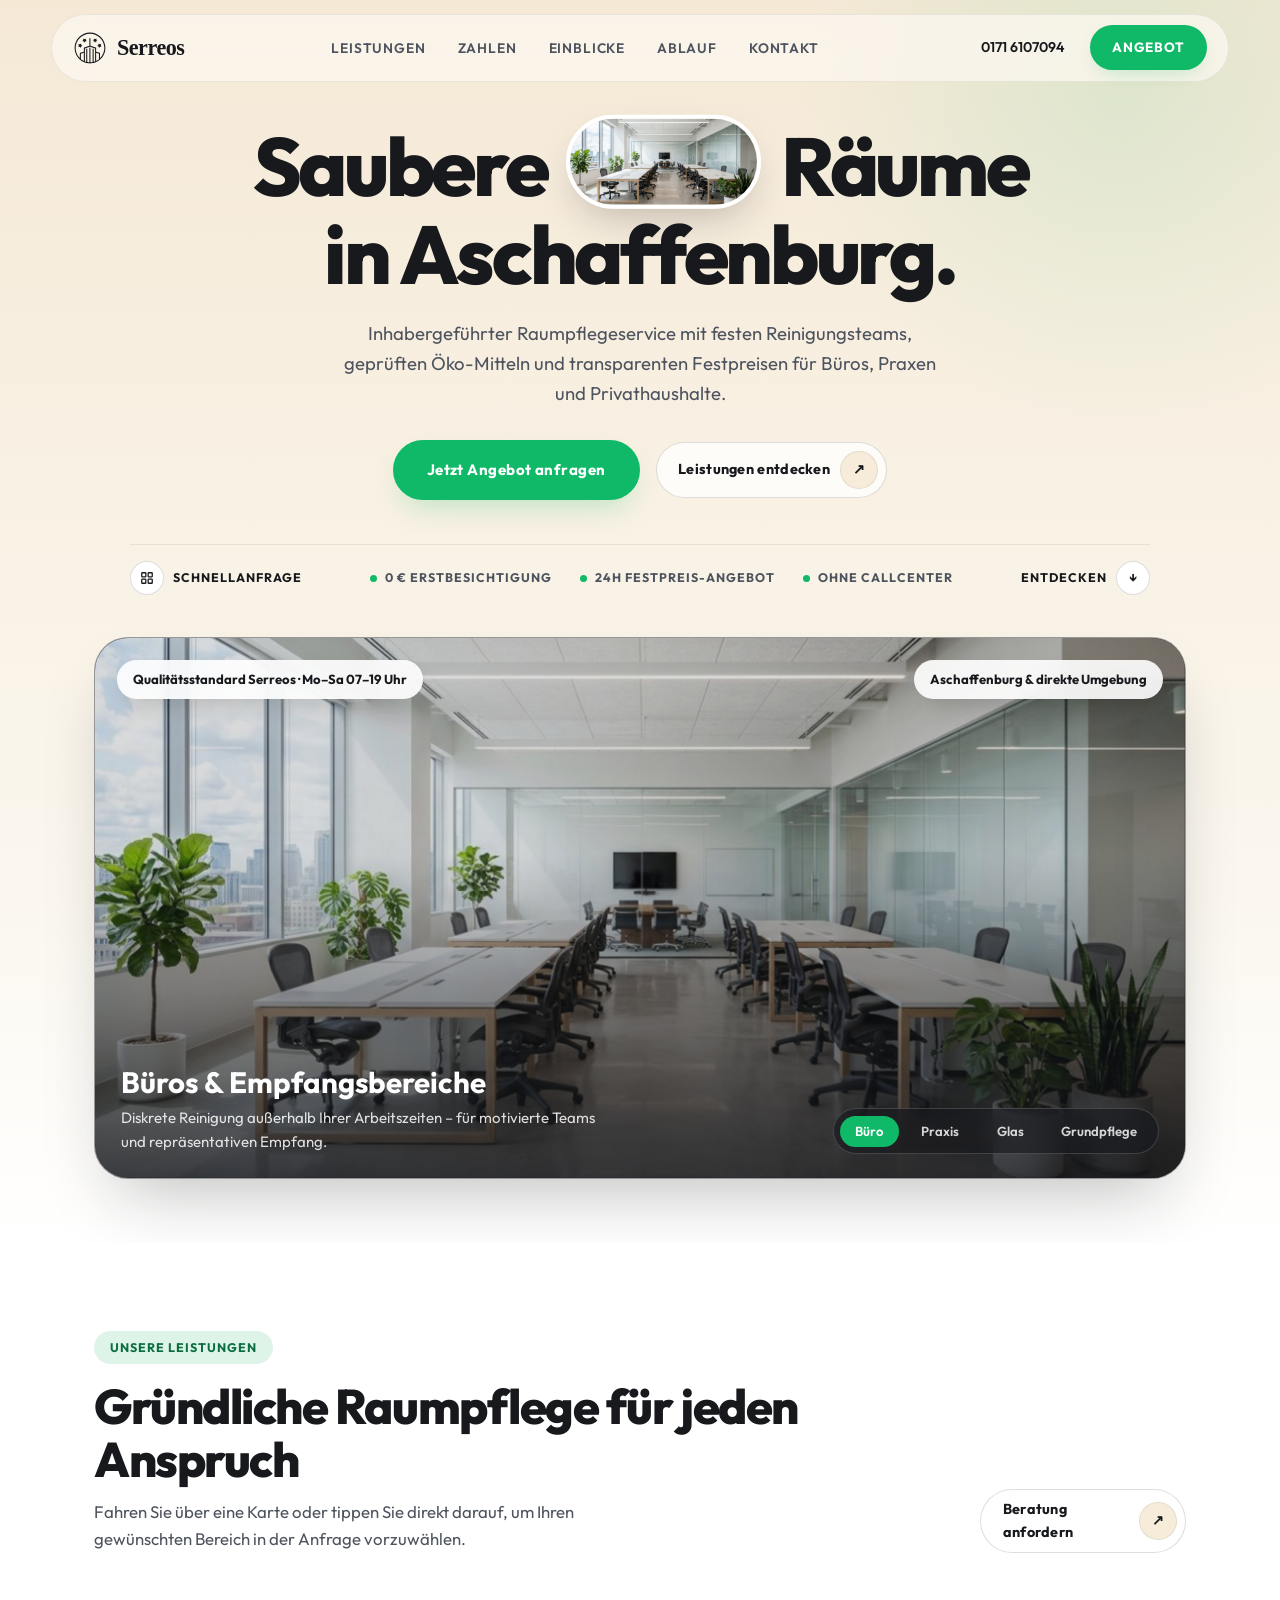
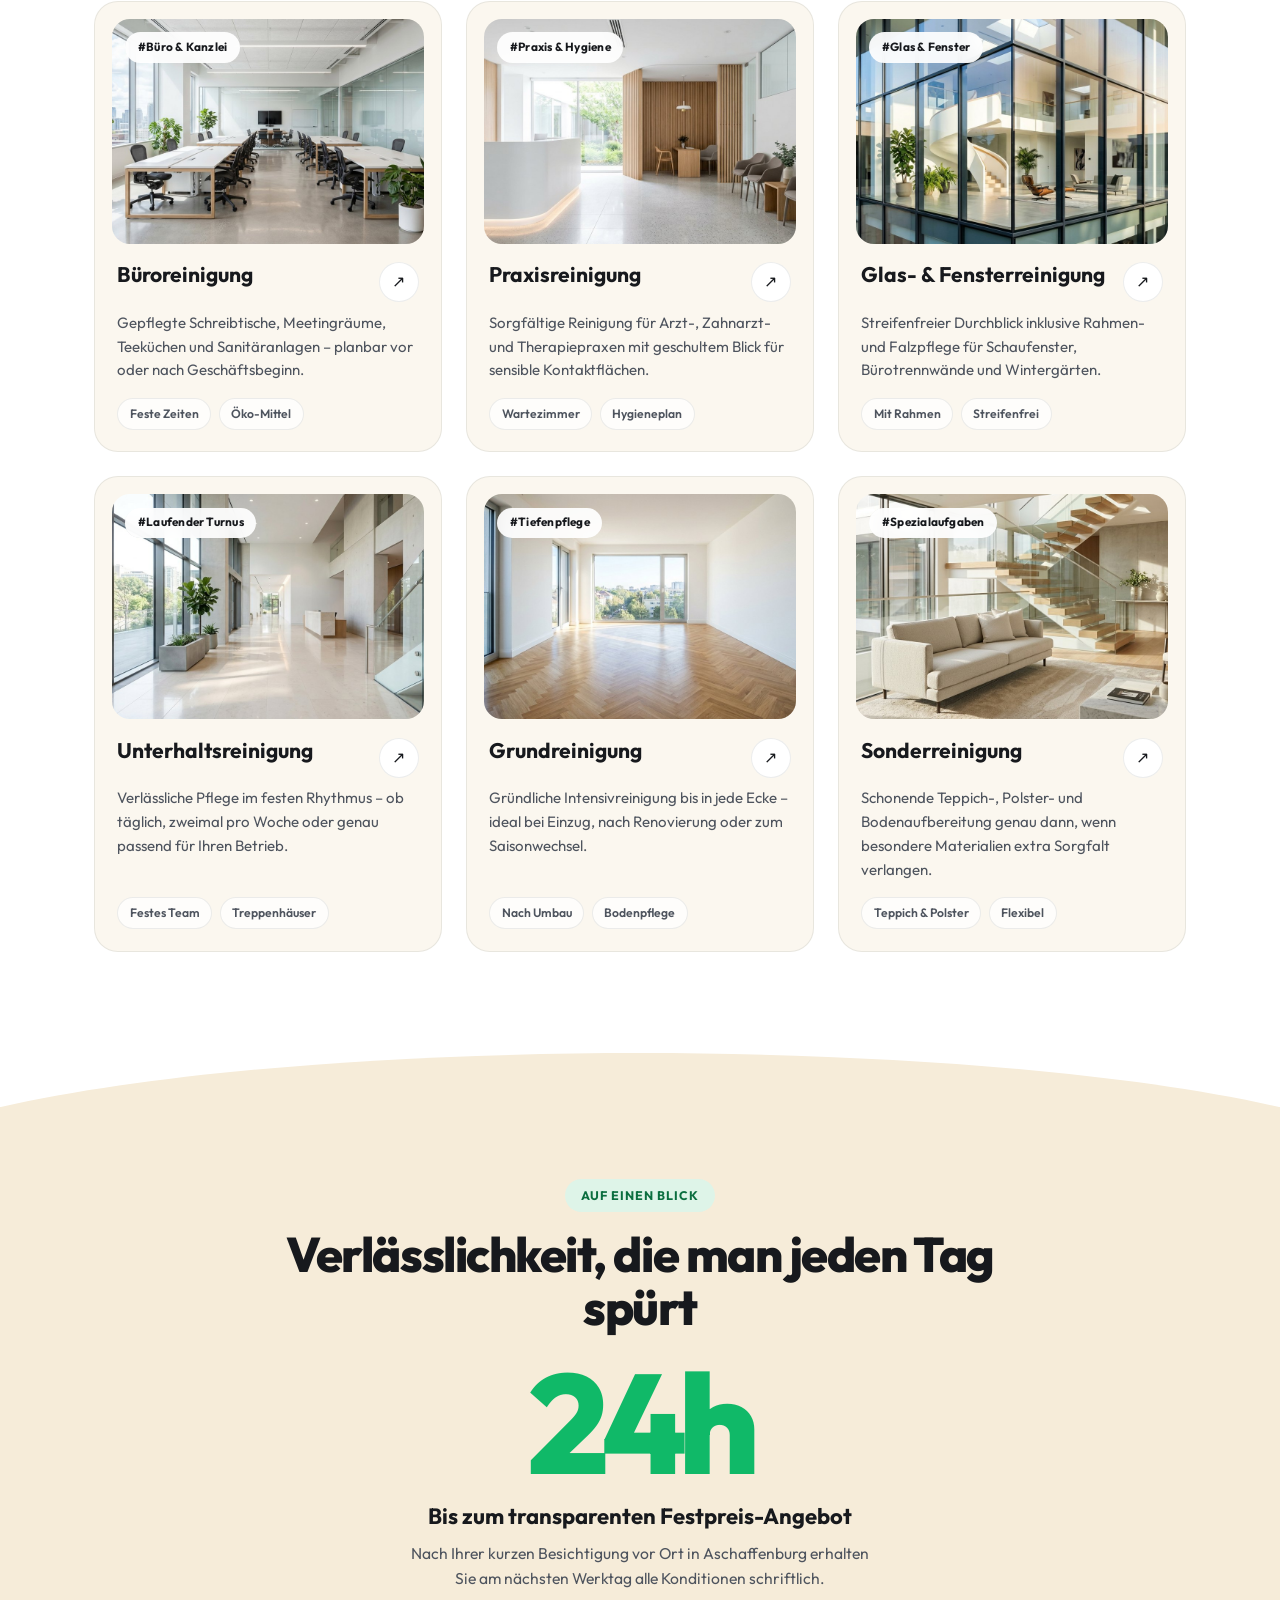
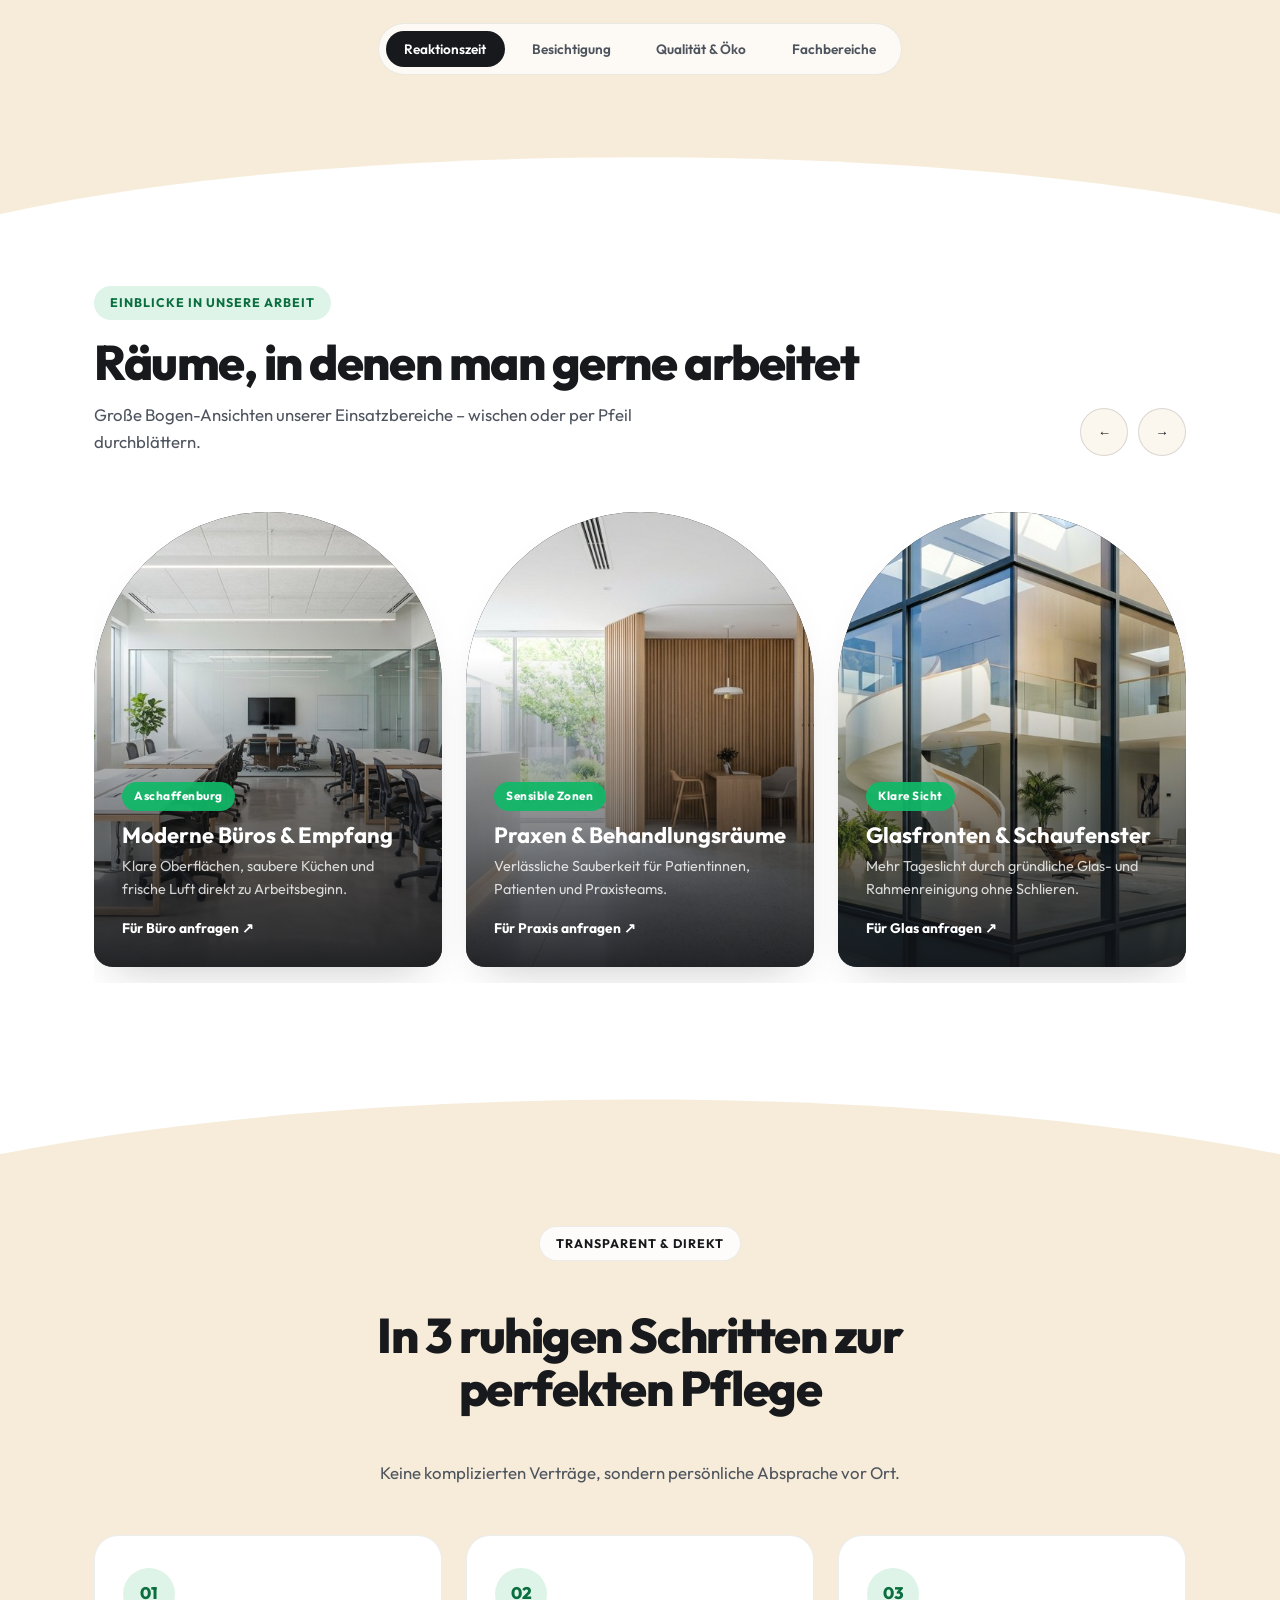
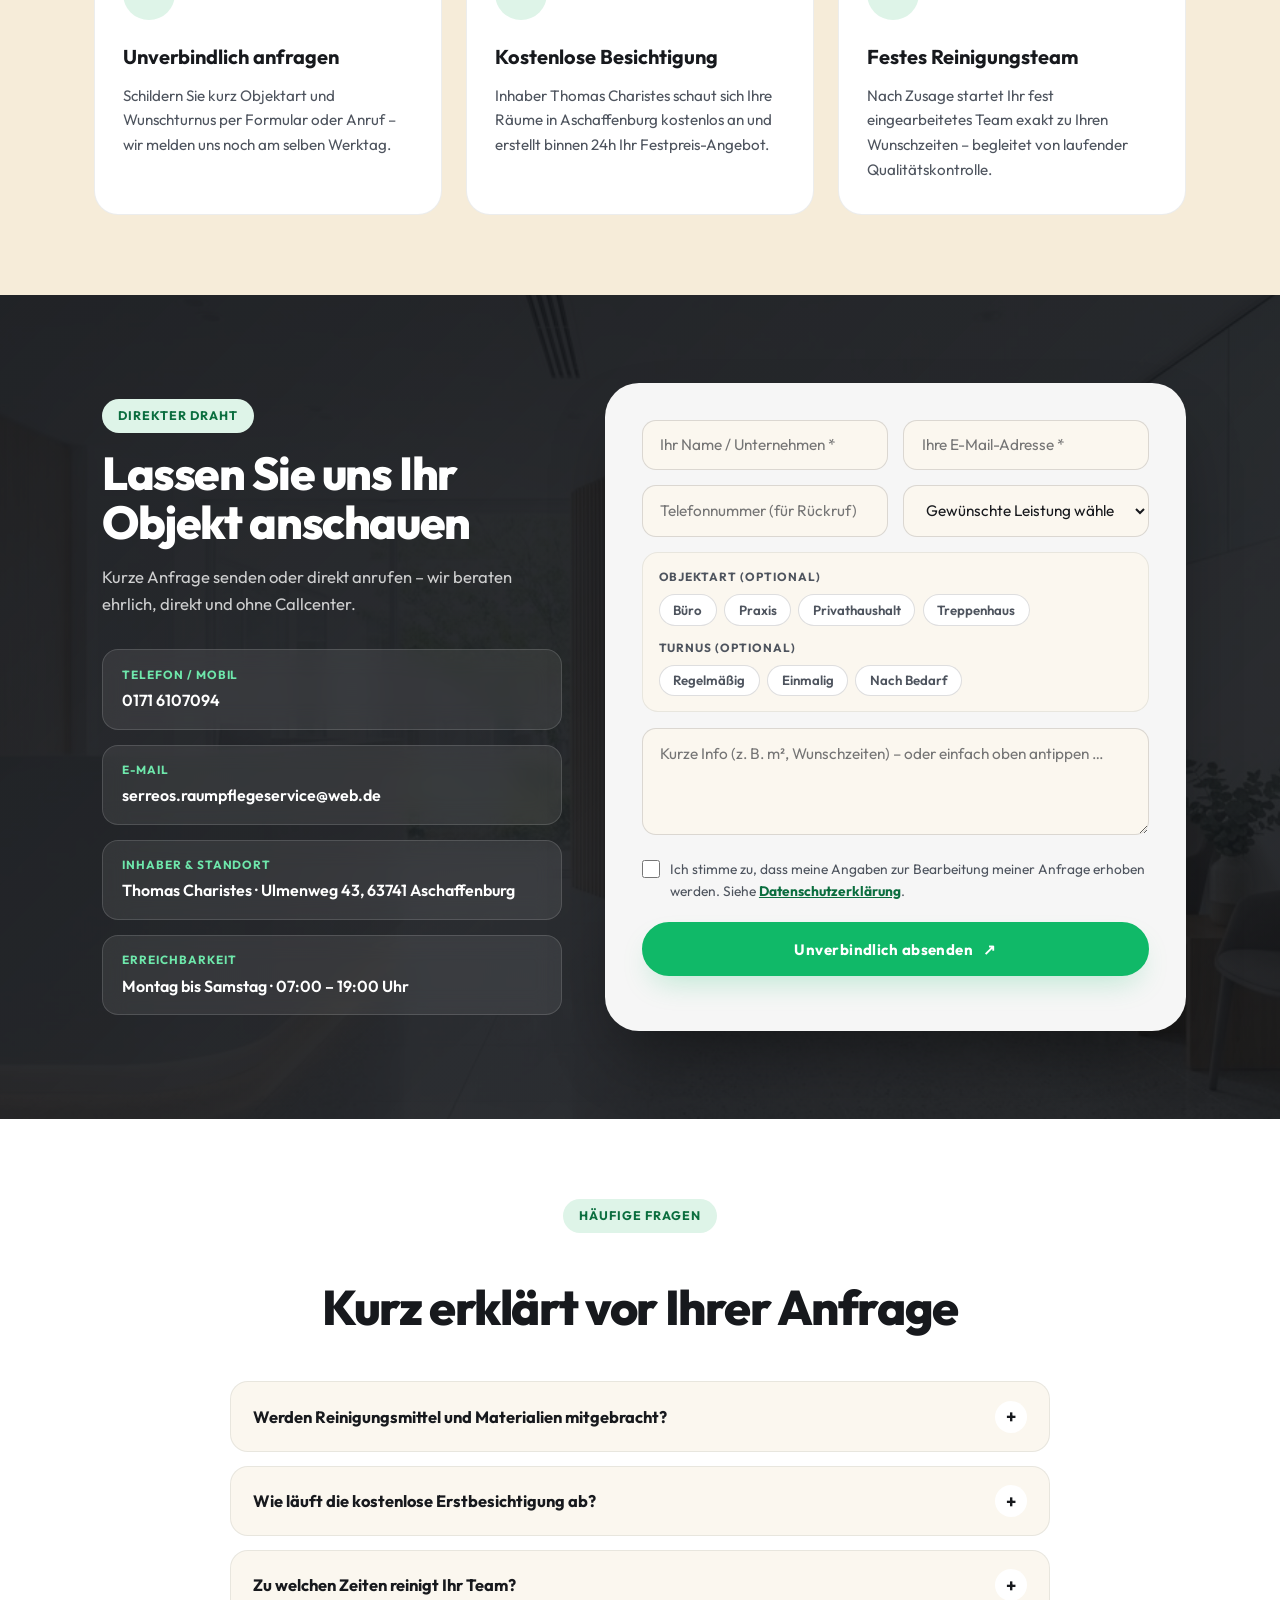
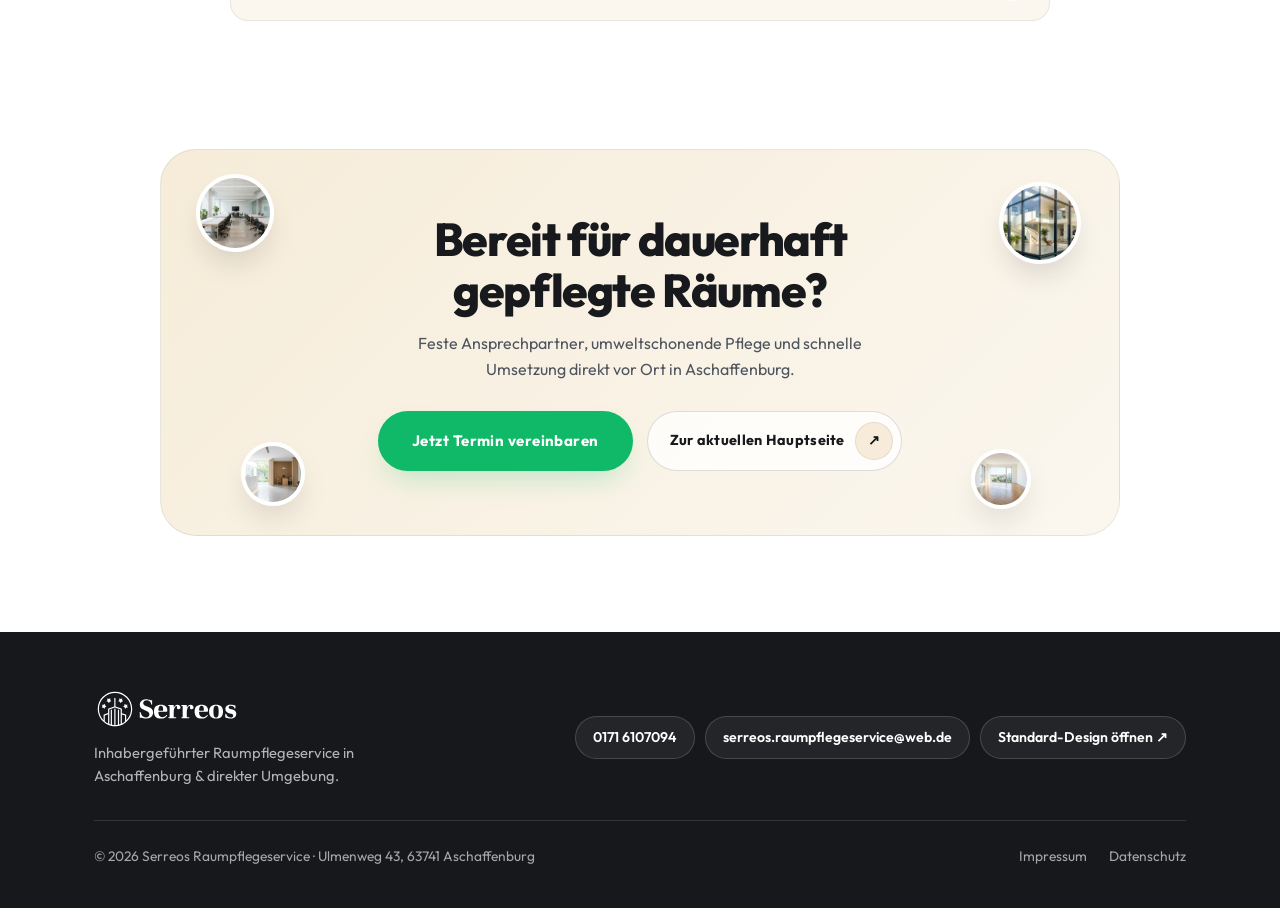
==== alternativ.html @ 358e99d4 "Alternativ-Konzept im HopeRise-Stil hinzugefuegt (Basis index.html unveraendert)" ====
<!DOCTYPE html>
<html lang="de">

<head>
  <meta charset="UTF-8" />
  <meta name="viewport" content="width=device-width, initial-scale=1.0" />
  <meta name="robots" content="noindex" />
  <title>Serreos Raumpflegeservice | Alternativ-Konzept (HopeRise-Stil)</title>
  <meta name="description" content="Serreos Raumpflegeservice in Aschaffenburg – Alternativ-Konzept mit großflächigen Einblicken, flüssigen Übergängen und interaktiver Anfrage." />

  <link rel="icon" type="image/png" href="assets/favicon.png" />
  <link rel="apple-touch-icon" href="assets/favicon.png" />
  <link rel="stylesheet" href="alternativ.css?v=20261113-2" />
</head>

<body>
  <svg aria-hidden="true" style="position:absolute;width:0;height:0;overflow:hidden">
    <defs>
      <symbol id="serreos-crest" viewBox="0 0 32 32">
        <g fill="currentColor">
          <path d="M30.5,16c0-7.995-6.505-14.5-14.5-14.5S1.5,8.005,1.5,16c0,4.26,1.858,8.277,5.094,11.02c1.191,1.022,2.516,1.831,3.935,2.403c1.226,0.505,2.496,0.833,3.766,0.973C14.827,30.465,15.4,30.5,16,30.5c0.488,0,0.989-0.027,1.531-0.083h0.001c0.403-0.042,0.803-0.107,1.199-0.184c0.605-0.116,1.202-0.265,1.785-0.458c0.064-0.021,0.127-0.049,0.191-0.071c0.255-0.089,0.51-0.179,0.76-0.282h0.002c0.481-0.195,0.944-0.424,1.397-0.668c0.518-0.278,1.021-0.579,1.499-0.918c0.299-0.212,0.591-0.437,0.873-0.672l0.001-0.001C28.583,24.402,30.5,20.333,30.5,16z M15.922,14.835l4.857,1.532v12.246c-0.045,0.017-0.09,0.033-0.136,0.05c-0.391,0.145-0.791,0.262-1.194,0.37V16.994c0-0.276-0.224-0.5-0.5-0.5s-0.5,0.224-0.5,0.5v12.253c-0.339,0.063-0.676,0.139-1.021,0.175c-0.358,0.037-0.679,0.039-1.009,0.049V16c0-0.276-0.224-0.5-0.5-0.5s-0.5,0.224-0.5,0.5v13.472c-0.334-0.015-0.671-0.027-0.98-0.066l-0.025-0.002c-0.328-0.036-0.653-0.111-0.979-0.173V16.994c0-0.276-0.224-0.5-0.5-0.5s-0.5,0.224-0.5,0.5v12.008c-0.362-0.1-0.722-0.206-1.078-0.338c-0.046-0.017-0.092-0.034-0.138-0.051v-12.25L15.922,14.835z M24.42,26.534c-0.121,0.098-0.245,0.191-0.369,0.285c-0.111,0.083-0.219,0.168-0.333,0.248c-0.163,0.114-0.332,0.22-0.5,0.327c-0.112,0.071-0.222,0.147-0.337,0.215c-0.187,0.11-0.379,0.211-0.57,0.313c-0.103,0.054-0.203,0.114-0.308,0.166c-0.073,0.036-0.149,0.066-0.223,0.101v-7.634l2.64,0.834V26.534z M10.22,28.186c-0.087-0.041-0.177-0.076-0.262-0.119c-0.101-0.051-0.198-0.11-0.298-0.163c-0.208-0.111-0.416-0.221-0.618-0.344c-0.115-0.069-0.225-0.147-0.338-0.221c-0.181-0.117-0.362-0.233-0.539-0.36c-0.121-0.087-0.237-0.182-0.355-0.273c-0.131-0.101-0.262-0.202-0.39-0.309v-5.015l2.8-0.906V28.186z M25.42,25.639V21.02c0-0.218-0.142-0.411-0.35-0.477l-3.291-1.04V16c0-0.218-0.142-0.411-0.35-0.477l-5.01-1.58V7c0-0.276-0.224-0.5-0.5-0.5s-0.5,0.224-0.5,0.5v6.947l-4.854,1.578C10.359,15.591,10.22,15.783,10.22,16v3.427l-3.454,1.118C6.56,20.611,6.42,20.803,6.42,21.02v4.46C3.923,22.974,2.5,19.583,2.5,16C2.5,8.556,8.556,2.5,16,2.5S29.5,8.556,29.5,16C29.5,19.661,28.018,23.108,25.42,25.639z" />
          <path d="M22.261,8.849c-0.197-0.192-0.32-0.571-0.273-0.842l0.088-0.515c0.046-0.271-0.115-0.388-0.358-0.26l-0.462,0.243c-0.243,0.128-0.642,0.128-0.885,0l-0.462-0.243c-0.243-0.128-0.404-0.011-0.358,0.26l0.088,0.515c0.046,0.271-0.077,0.65-0.273,0.842l-0.374,0.364c-0.197,0.192-0.135,0.381,0.137,0.421l0.517,0.075c0.272,0.04,0.594,0.273,0.716,0.52l0.231,0.468c0.122,0.247,0.321,0.247,0.442,0l0.231-0.468c0.122-0.247,0.444-0.48,0.716-0.52l0.517-0.075c0.272-0.04,0.333-0.229,0.137-0.421L22.261,8.849z" />
          <path d="M26.676,14.475l-0.292-0.432c-0.154-0.228-0.198-0.624-0.098-0.88l0.19-0.486c0.1-0.256-0.034-0.403-0.298-0.327l-0.501,0.145c-0.264,0.076-0.654-0.004-0.867-0.179l-0.403-0.331c-0.213-0.175-0.394-0.092-0.403,0.182l-0.018,0.522c-0.009,0.274-0.206,0.621-0.438,0.769l-0.44,0.281c-0.231,0.148-0.209,0.346,0.049,0.44l0.49,0.178c0.259,0.094,0.527,0.388,0.597,0.654l0.131,0.505c0.07,0.266,0.265,0.307,0.434,0.089l0.321-0.412c0.169-0.217,0.532-0.381,0.806-0.365l0.521,0.031C26.731,14.875,26.83,14.702,26.676,14.475z" />
          <path d="M12.297,8.849c-0.197-0.192-0.32-0.571-0.273-0.842l0.088-0.515c0.046-0.271-0.115-0.388-0.358-0.26l-0.462,0.243c-0.243,0.128-0.642,0.128-0.885,0L9.944,7.232C9.701,7.104,9.54,7.222,9.586,7.493l0.088,0.515c0.046,0.271-0.077,0.65-0.273,0.842L9.027,9.213C8.831,9.405,8.892,9.595,9.164,9.634l0.517,0.075c0.272,0.04,0.594,0.273,0.716,0.52l0.231,0.468c0.122,0.247,0.321,0.247,0.442,0l0.231-0.468c0.122-0.247,0.444-0.48,0.716-0.52l0.517-0.075c0.272-0.04,0.333-0.229,0.137-0.421L12.297,8.849z" />
          <path d="M8.555,13.739l-0.44-0.281c-0.231-0.148-0.428-0.495-0.438-0.769L7.66,12.167c-0.009-0.274-0.19-0.357-0.403-0.182l-0.403,0.331c-0.213,0.175-0.603,0.255-0.867,0.179L5.485,12.35c-0.264-0.076-0.398,0.071-0.298,0.327l0.19,0.486c0.1,0.256,0.056,0.652-0.098,0.88l-0.292,0.432c-0.154,0.228-0.056,0.401,0.219,0.385l0.521-0.031c0.274-0.016,0.637,0.148,0.806,0.365l0.321,0.412c0.169,0.217,0.364,0.177,0.434-0.089l0.131-0.505c0.07-0.266,0.338-0.561,0.597-0.654l0.49-0.178C8.765,14.085,8.787,13.888,8.555,13.739z" />
        </g>
      </symbol>
    </defs>
  </svg>
  <!-- Scroll-Fortschrittsleiste -->
  <div class="hr-scroll-progress" id="hrScrollProgress" aria-hidden="true"></div>

  <!-- Navigation -->
  <header class="hr-header">
    <nav class="hr-nav-shell" id="hrNavShell" aria-label="Hauptnavigation">
      <a href="#home" class="hr-brand">
        <svg class="hr-brand-crest" viewBox="0 0 32 32" width="34" height="34" aria-hidden="true">
          <use href="#serreos-crest"></use>
        </svg>
        <span class="hr-brand-text">Serreos</span>
      </a>

      <ul class="hr-nav-links" id="navLinks">
        <li><a href="#services">Leistungen</a></li>
        <li><a href="#impact">Zahlen</a></li>
        <li><a href="#gallery">Einblicke</a></li>
        <li><a href="#process">Ablauf</a></li>
        <li><a href="#contact">Kontakt</a></li>
      </ul>

      <div class="hr-nav-actions">
        <a href="tel:01716107094" class="hr-nav-phone">0171 6107094</a>
        <a href="#contact" class="hr-btn-emerald hr-nav-cta">Angebot</a>
        <a href="tel:01716107094" class="hr-mobile-call" aria-label="Jetzt anrufen">
          <svg width="17" height="17" viewBox="0 0 24 24" fill="none" stroke="currentColor" stroke-width="2.2" stroke-linecap="round" stroke-linejoin="round" aria-hidden="true">
            <path d="M22 16.92v3a2 2 0 0 1-2.18 2 19.79 19.79 0 0 1-8.63-3.07 19.5 19.5 0 0 1-6-6 19.79 19.79 0 0 1-3.07-8.67A2 2 0 0 1 4.11 2h3a2 2 0 0 1 2 1.72 12.84 12.84 0 0 0 .7 2.81 2 2 0 0 1-.45 2.11L8.09 9.91a16 16 0 0 0 6 6l1.27-1.27a2 2 0 0 1 2.11-.45 12.84 12.84 0 0 0 2.81.7A2 2 0 0 1 22 16.92z"></path>
          </svg>
        </a>
        <button type="button" class="hr-menu-toggle" id="menuToggle" aria-label="Menü öffnen" aria-expanded="false">
          <svg width="20" height="20" viewBox="0 0 24 24" fill="none" stroke="currentColor" stroke-width="2.2" stroke-linecap="round" aria-hidden="true">
            <line x1="4" y1="7" x2="20" y2="7"></line>
            <line x1="4" y1="12" x2="20" y2="12"></line>
            <line x1="4" y1="17" x2="20" y2="17"></line>
          </svg>
        </button>
      </div>
    </nav>
  </header>

  <main>
    <!-- 1. Hero Section (Warm Linen + Eingebettete Bild-Kapsel + Großes Panorama) -->
    <section id="home" class="hr-hero">
      <div class="hr-hero-ambient" aria-hidden="true"></div>

      <div class="hr-container">
        <div class="hr-hero-center">
          <h1 class="hr-hero-h1">
            <span class="hr-hero-line">
              <span>Saubere</span>
              <span class="hr-hero-capsule" id="hrHeroCapsule" title="Klicken für nächstes Objektfoto">
                <img src="assets/images/buero.jpg" alt="Modernes Büro" class="is-active" />
                <img src="assets/images/praxis.jpg" alt="Hygienische Arztpraxis" />
                <img src="assets/images/glas.jpg" alt="Glänzende Glasfront" />
              </span>
              <span>Räume</span>
            </span>
            <span class="hr-hero-line">in Aschaffenburg.</span>
          </h1>

          <p class="hr-hero-lead">
            Inhabergeführter Raumpflegeservice mit festen Reinigungsteams, geprüften Öko-Mitteln und transparenten Festpreisen für Büros, Praxen und Privathaushalte.
          </p>

          <div class="hr-hero-ctas">
            <a href="#contact" class="hr-btn-emerald">Jetzt Angebot anfragen</a>
            <a href="#services" class="hr-btn-outline-pill">
              <span>Leistungen entdecken</span>
              <span class="hr-btn-arrow-circle" aria-hidden="true">↗</span>
            </a>
          </div>

          <div class="hr-hero-rail">
            <a href="#contact" class="hr-rail-btn">
              <span class="hr-rail-icon" aria-hidden="true">
                <svg width="14" height="14" viewBox="0 0 24 24" fill="none" stroke="currentColor" stroke-width="2.2" stroke-linecap="round" stroke-linejoin="round">
                  <rect x="3" y="3" width="7" height="7" rx="1"></rect>
                  <rect x="14" y="3" width="7" height="7" rx="1"></rect>
                  <rect x="3" y="14" width="7" height="7" rx="1"></rect>
                  <rect x="14" y="14" width="7" height="7" rx="1"></rect>
                </svg>
              </span>
              <span>Schnellanfrage</span>
            </a>

            <div class="hr-rail-trust">
              <span><i class="hr-dot-emerald" aria-hidden="true"></i>0 € Erstbesichtigung</span>
              <span><i class="hr-dot-emerald" aria-hidden="true"></i>24h Festpreis-Angebot</span>
              <span><i class="hr-dot-emerald" aria-hidden="true"></i>Ohne Callcenter</span>
            </div>

            <a href="#services" class="hr-rail-btn">
              <span>Entdecken</span>
              <span class="hr-rail-icon" aria-hidden="true">↓</span>
            </a>
          </div>
        </div>

        <!-- Großes interaktives Panorama-Visual -->
        <div class="hr-panorama-wrap" id="hrPanorama">
          <div class="hr-panorama-stage">
            <div class="hr-panorama-slide is-active" data-title="Büros & Empfangsbereiche" data-sub="Diskrete Reinigung außerhalb Ihrer Arbeitszeiten – für motivierte Teams und repräsentativen Empfang.">
              <img src="assets/images/buero.jpg" alt="Lichtdurchflutetes Büro in Aschaffenburg" />
            </div>
            <div class="hr-panorama-slide" data-title="Arztpraxen & sensible Bereiche" data-sub="Verlässliche Hygiene nach klaren Plänen und geprüften, materialschonenden Öko-Reinigungsmitteln.">
              <img src="assets/images/praxis.jpg" alt="Heller Praxisempfang mit Holzlamellen" />
            </div>
            <div class="hr-panorama-slide" data-title="Glasfronten & Fensterflächen" data-sub="Streifenfreie Durchsicht für Schaufenster, Praxiseingänge und moderne Glasarchitektur.">
              <img src="assets/images/glas.jpg" alt="Streifenfreie Glasfassade im Sonnenlicht" />
            </div>
            <div class="hr-panorama-slide" data-title="Grundpflege & Werterhalt" data-sub="Intensive Tiefenreinigung und Pflege für Naturstein, Böden und stark frequentierte Flure.">
              <img src="assets/images/grund.jpg" alt="Gepflegter Eingangsbereich mit Naturstein" />
            </div>

            <div class="hr-panorama-scrim" aria-hidden="true"></div>

            <div class="hr-panorama-top-chips">
              <span class="hr-glass-pill">Qualitätsstandard Serreos · Mo–Sa 07–19 Uhr</span>
              <span class="hr-glass-pill">Aschaffenburg &amp; direkte Umgebung</span>
            </div>

            <div class="hr-panorama-bottom">
              <div class="hr-panorama-caption">
                <h2 id="hrPanoTitle">Büros &amp; Empfangsbereiche</h2>
                <p id="hrPanoSub">Diskrete Reinigung außerhalb Ihrer Arbeitszeiten – für motivierte Teams und repräsentativen Empfang.</p>
              </div>

              <div class="hr-panorama-tabs" role="tablist" aria-label="Einsatzbereiche umschalten">
                <button type="button" class="hr-pano-tab is-active" role="tab" aria-selected="true">Büro</button>
                <button type="button" class="hr-pano-tab" role="tab" aria-selected="false">Praxis</button>
                <button type="button" class="hr-pano-tab" role="tab" aria-selected="false">Glas</button>
                <button type="button" class="hr-pano-tab" role="tab" aria-selected="false">Grundpflege</button>
              </div>
            </div>
          </div>
        </div>
      </div>
    </section>

    <!-- 2. Leistungen („What We Do“ mit State-Flip Hover Cards) -->
    <section id="services" class="hr-services-sec">
      <div class="hr-container">
        <div class="hr-section-head hr-reveal">
          <div>
            <span class="hr-badge">Unsere Leistungen</span>
            <h2 class="hr-section-title">Gründliche Raumpflege für jeden Anspruch</h2>
            <p class="hr-section-sub">Fahren Sie über eine Karte oder tippen Sie direkt darauf, um Ihren gewünschten Bereich in der Anfrage vorzuwählen.</p>
          </div>
          <a href="#contact" class="hr-btn-outline-pill">
            <span>Beratung anfordern</span>
            <span class="hr-btn-arrow-circle" aria-hidden="true">↗</span>
          </a>
        </div>

        <div class="hr-services-grid">
          <article class="hr-service-card hr-reveal" data-service="Büroreinigung">
            <div class="hr-service-media">
              <img src="assets/images/buero.jpg" alt="Büroreinigung" loading="lazy" />
              <span class="hr-service-tag">#Büro &amp; Kanzlei</span>
            </div>
            <div class="hr-service-body">
              <div class="hr-service-top">
                <h3>Büroreinigung</h3>
                <span class="hr-flip-arrow" aria-hidden="true">↗</span>
              </div>
              <p>Gepflegte Schreibtische, Meetingräume, Teeküchen und Sanitäranlagen – planbar vor oder nach Geschäftsbeginn.</p>
              <div class="hr-service-chips">
                <span>Feste Zeiten</span>
                <span>Öko-Mittel</span>
              </div>
            </div>
          </article>

          <article class="hr-service-card hr-reveal" data-service="Praxisreinigung">
            <div class="hr-service-media">
              <img src="assets/images/praxis.jpg" alt="Praxisreinigung" loading="lazy" />
              <span class="hr-service-tag">#Praxis &amp; Hygiene</span>
            </div>
            <div class="hr-service-body">
              <div class="hr-service-top">
                <h3>Praxisreinigung</h3>
                <span class="hr-flip-arrow" aria-hidden="true">↗</span>
              </div>
              <p>Sorgfältige Reinigung für Arzt-, Zahnarzt- und Therapiepraxen mit geschultem Blick für sensible Kontaktflächen.</p>
              <div class="hr-service-chips">
                <span>Wartezimmer</span>
                <span>Hygieneplan</span>
              </div>
            </div>
          </article>

          <article class="hr-service-card hr-reveal" data-service="Glasreinigung">
            <div class="hr-service-media">
              <img src="assets/images/glas.jpg" alt="Glas- &amp; Fensterreinigung" loading="lazy" />
              <span class="hr-service-tag">#Glas &amp; Fenster</span>
            </div>
            <div class="hr-service-body">
              <div class="hr-service-top">
                <h3>Glas- &amp; Fensterreinigung</h3>
                <span class="hr-flip-arrow" aria-hidden="true">↗</span>
              </div>
              <p>Streifenfreier Durchblick inklusive Rahmen- und Falzpflege für Schaufenster, Bürotrennwände und Wintergärten.</p>
              <div class="hr-service-chips">
                <span>Mit Rahmen</span>
                <span>Streifenfrei</span>
              </div>
            </div>
          </article>

          <article class="hr-service-card hr-reveal" data-service="Unterhaltsreinigung">
            <div class="hr-service-media">
              <img src="assets/images/unterhalt.jpg" alt="Unterhaltsreinigung" loading="lazy" />
              <span class="hr-service-tag">#Laufender Turnus</span>
            </div>
            <div class="hr-service-body">
              <div class="hr-service-top">
                <h3>Unterhaltsreinigung</h3>
                <span class="hr-flip-arrow" aria-hidden="true">↗</span>
              </div>
              <p>Verlässliche Pflege im festen Rhythmus – ob täglich, zweimal pro Woche oder genau passend für Ihren Betrieb.</p>
              <div class="hr-service-chips">
                <span>Festes Team</span>
                <span>Treppenhäuser</span>
              </div>
            </div>
          </article>

          <article class="hr-service-card hr-reveal" data-service="Grundreinigung">
            <div class="hr-service-media">
              <img src="assets/images/grund.jpg" alt="Grundreinigung" loading="lazy" />
              <span class="hr-service-tag">#Tiefenpflege</span>
            </div>
            <div class="hr-service-body">
              <div class="hr-service-top">
                <h3>Grundreinigung</h3>
                <span class="hr-flip-arrow" aria-hidden="true">↗</span>
              </div>
              <p>Gründliche Intensivreinigung bis in jede Ecke – ideal bei Einzug, nach Renovierung oder zum Saisonwechsel.</p>
              <div class="hr-service-chips">
                <span>Nach Umbau</span>
                <span>Bodenpflege</span>
              </div>
            </div>
          </article>

          <article class="hr-service-card hr-reveal" data-service="Sonderreinigung">
            <div class="hr-service-media">
              <img src="assets/images/sonder.jpg" alt="Sonderreinigung" loading="lazy" />
              <span class="hr-service-tag">#Spezialaufgaben</span>
            </div>
            <div class="hr-service-body">
              <div class="hr-service-top">
                <h3>Sonderreinigung</h3>
                <span class="hr-flip-arrow" aria-hidden="true">↗</span>
              </div>
              <p>Schonende Teppich-, Polster- und Bodenaufbereitung genau dann, wenn besondere Materialien extra Sorgfalt verlangen.</p>
              <div class="hr-service-chips">
                <span>Teppich &amp; Polster</span>
                <span>Flexibel</span>
              </div>
            </div>
          </article>
        </div>
      </div>
    </section>

    <!-- Weicher Bogen Weiß -> Sand -->
    <div class="hr-curve-divider" style="--curve-bg: var(--hr-white);" aria-hidden="true">
      <svg viewBox="0 0 1440 90" preserveAspectRatio="none">
        <path d="M0,90 C360,12 1080,12 1440,90 L1440,90 L0,90 Z" fill="#f6ecd9"></path>
      </svg>
    </div>

    <!-- 3. „Auf einen Blick“ – Interaktiver Smaragd-Zahlen-Counter (HopeRise Impact-Sektion) -->
    <section id="impact" class="hr-impact-sec">
      <div class="hr-container">
        <div class="hr-impact-card hr-reveal">
          <span class="hr-badge">Auf einen Blick</span>
          <h2 class="hr-section-title">Verlässlichkeit, die man jeden Tag spürt</h2>

          <div class="hr-impact-value" id="hrImpactValue" aria-live="polite">24h</div>
          <div class="hr-impact-label" id="hrImpactLabel">Bis zum transparenten Festpreis-Angebot</div>
          <p class="hr-impact-sub" id="hrImpactSub">Nach Ihrer kurzen Besichtigung vor Ort in Aschaffenburg erhalten Sie am nächsten Werktag alle Konditionen schriftlich.</p>

          <div class="hr-impact-tabs" role="tablist" aria-label="Kennzahlen auswählen">
            <button type="button" class="hr-impact-tab is-active" role="tab" aria-selected="true">Reaktionszeit</button>
            <button type="button" class="hr-impact-tab" role="tab" aria-selected="false">Besichtigung</button>
            <button type="button" class="hr-impact-tab" role="tab" aria-selected="false">Qualität &amp; Öko</button>
            <button type="button" class="hr-impact-tab" role="tab" aria-selected="false">Fachbereiche</button>
          </div>
        </div>
      </div>
    </section>

    <!-- Konkaver Bogen Sand -> Weiß -->
    <div class="hr-curve-divider" style="--curve-bg: var(--hr-linen);" aria-hidden="true">
      <svg viewBox="0 0 1440 90" preserveAspectRatio="none">
        <path d="M0,90 C380,8 1060,8 1440,90 L1440,90 L0,90 Z" fill="#ffffff"></path>
      </svg>
    </div>

    <!-- 4. „Einblicke“ – HopeRise Bogenfenster-Karten Karussell (große vertikale Arch-Cards) -->
    <section id="gallery" class="hr-gallery-sec">
      <div class="hr-container">
        <div class="hr-section-head hr-reveal">
          <div>
            <span class="hr-badge">Einblicke in unsere Arbeit</span>
            <h2 class="hr-section-title">Räume, in denen man gerne arbeitet</h2>
            <p class="hr-section-sub">Große Bogen-Ansichten unserer Einsatzbereiche – wischen oder per Pfeil durchblättern.</p>
          </div>
          <div class="hr-carousel-controls">
            <button type="button" class="hr-circle-nav" id="hrArchPrev" aria-label="Vorherige Einblicke">←</button>
            <button type="button" class="hr-circle-nav" id="hrArchNext" aria-label="Nächste Einblicke">→</button>
          </div>
        </div>

        <div class="hr-arch-track" id="hrArchTrack">
          <article class="hr-arch-card" data-service="Büroreinigung">
            <img src="assets/images/buero.jpg" alt="Büro- &amp; Empfangsreinigung" loading="lazy" />
            <div class="hr-arch-overlay">
              <span class="hr-arch-tag">Aschaffenburg</span>
              <h3>Moderne Büros &amp; Empfang</h3>
              <p>Klare Oberflächen, saubere Küchen und frische Luft direkt zu Arbeitsbeginn.</p>
              <span class="hr-arch-cta">Für Büro anfragen ↗</span>
            </div>
          </article>

          <article class="hr-arch-card" data-service="Praxisreinigung">
            <img src="assets/images/praxis.jpg" alt="Praxishygiene" loading="lazy" />
            <div class="hr-arch-overlay">
              <span class="hr-arch-tag">Sensible Zonen</span>
              <h3>Praxen &amp; Behandlungsräume</h3>
              <p>Verlässliche Sauberkeit für Patientinnen, Patienten und Praxisteams.</p>
              <span class="hr-arch-cta">Für Praxis anfragen ↗</span>
            </div>
          </article>

          <article class="hr-arch-card" data-service="Glasreinigung">
            <img src="assets/images/glas.jpg" alt="Glasflächen" loading="lazy" />
            <div class="hr-arch-overlay">
              <span class="hr-arch-tag">Klare Sicht</span>
              <h3>Glasfronten &amp; Schaufenster</h3>
              <p>Mehr Tageslicht durch gründliche Glas- und Rahmenreinigung ohne Schlieren.</p>
              <span class="hr-arch-cta">Für Glas anfragen ↗</span>
            </div>
          </article>

          <article class="hr-arch-card" data-service="Unterhaltsreinigung">
            <img src="assets/images/unterhalt.jpg" alt="Unterhaltsreinigung" loading="lazy" />
            <div class="hr-arch-overlay">
              <span class="hr-arch-tag">Fester Turnus</span>
              <h3>Laufender Werterhalt</h3>
              <p>Gleichbleibende Mitarbeiter kennen Ihr Objekt bis ins letzte Detail.</p>
              <span class="hr-arch-cta">Turnus besprechen ↗</span>
            </div>
          </article>

          <article class="hr-arch-card" data-service="Grundreinigung">
            <img src="assets/images/grund.jpg" alt="Grundreinigung" loading="lazy" />
            <div class="hr-arch-overlay">
              <span class="hr-arch-tag">Tiefenpflege</span>
              <h3>Naturstein &amp; Böden</h3>
              <p>Schonende Intensivpflege stellt Glanz und Hygiene dauerhaft wieder her.</p>
              <span class="hr-arch-cta">Grundpflege anfragen ↗</span>
            </div>
          </article>

          <article class="hr-arch-card" data-service="Sonderreinigung">
            <img src="assets/images/sonder.jpg" alt="Sonderreinigung" loading="lazy" />
            <div class="hr-arch-overlay">
              <span class="hr-arch-tag">Bedarfsorientiert</span>
              <h3>Flexible Sonderaufträge</h3>
              <p>Von Teppichpflege bis Endreinigung – sauber gelöst aus einer Hand.</p>
              <span class="hr-arch-cta">Objekt anfragen ↗</span>
            </div>
          </article>
        </div>
      </div>
    </section>

    <!-- Bogen Weiß -> Sand -->
    <div class="hr-curve-divider" style="--curve-bg: var(--hr-white);" aria-hidden="true">
      <svg viewBox="0 0 1440 80" preserveAspectRatio="none">
        <path d="M0,80 C420,10 1020,10 1440,80 L1440,80 L0,80 Z" fill="#f6ecd9"></path>
      </svg>
    </div>

    <!-- 5. Ablauf („So einfach geht's“) -->
    <section id="process" class="hr-process-sec">
      <div class="hr-container">
        <div class="hr-section-head hr-section-head-center hr-reveal">
          <span class="hr-badge hr-badge-white">Transparent &amp; Direkt</span>
          <h2 class="hr-section-title">In 3 ruhigen Schritten zur perfekten Pflege</h2>
          <p class="hr-section-sub">Keine komplizierten Verträge, sondern persönliche Absprache vor Ort.</p>
        </div>

        <div class="hr-steps-wrap">
          <div class="hr-step-card hr-reveal">
            <div class="hr-step-num">01</div>
            <h3>Unverbindlich anfragen</h3>
            <p>Schildern Sie kurz Objektart und Wunschturnus per Formular oder Anruf – wir melden uns noch am selben Werktag.</p>
          </div>

          <div class="hr-step-card hr-reveal">
            <div class="hr-step-num">02</div>
            <h3>Kostenlose Besichtigung</h3>
            <p>Inhaber Thomas Charistes schaut sich Ihre Räume in Aschaffenburg kostenlos an und erstellt binnen 24h Ihr Festpreis-Angebot.</p>
          </div>

          <div class="hr-step-card hr-reveal">
            <div class="hr-step-num">03</div>
            <h3>Festes Reinigungsteam</h3>
            <p>Nach Zusage startet Ihr fest eingearbeitetes Team exakt zu Ihren Wunschzeiten – begleitet von laufender Qualitätskontrolle.</p>
          </div>
        </div>
      </div>
    </section>

    <!-- 6. „Get Help“ Kontaktbereich: Großes Hintergrundbild + Schwebende Glas-Formular-Karte -->
    <section id="contact" class="hr-contact-sec">
      <div class="hr-contact-backdrop" id="contactBackdrop" aria-hidden="true">
        <img src="assets/images/praxis.jpg" alt="" />
      </div>

      <div class="hr-container">
        <div class="hr-contact-shell">
          <div class="hr-contact-panel-left hr-reveal">
            <div>
              <span class="hr-badge">Direkter Draht</span>
              <h2>Lassen Sie uns Ihr Objekt anschauen</h2>
              <p>Kurze Anfrage senden oder direkt anrufen – wir beraten ehrlich, direkt und ohne Callcenter.</p>
            </div>

            <div class="hr-contact-details">
              <div class="hr-contact-row">
                <span>Telefon / Mobil</span>
                <a href="tel:01716107094">0171 6107094</a>
              </div>
              <div class="hr-contact-row">
                <span>E-Mail</span>
                <a href="mailto:serreos.raumpflegeservice@web.de">serreos.raumpflegeservice@web.de</a>
              </div>
              <div class="hr-contact-row">
                <span>Inhaber &amp; Standort</span>
                <p>Thomas Charistes · Ulmenweg 43, 63741 Aschaffenburg</p>
              </div>
              <div class="hr-contact-row">
                <span>Erreichbarkeit</span>
                <p>Montag bis Samstag · 07:00 – 19:00 Uhr</p>
              </div>
            </div>
          </div>

          <form class="hr-contact-form-card hr-reveal" id="contactForm" action="https://formsubmit.co/serreos.raumpflegeservice@web.de" method="POST">
            <input type="hidden" name="_subject" value="Neue Reinigungsanfrage über Serreos Raumpflegeservice" />
            <input type="hidden" name="_template" value="table" />
            <input type="hidden" name="_captcha" value="false" />
            <input type="hidden" name="objektart" id="objektartInput" value="" />
            <input type="hidden" name="turnus" id="turnusInput" value="" />

            <div class="hr-form-grid">
              <input type="text" name="name" placeholder="Ihr Name / Unternehmen *" autocomplete="name" required />
              <input type="email" name="email" placeholder="Ihre E-Mail-Adresse *" autocomplete="email" required />
            </div>

            <div class="hr-form-grid">
              <input type="tel" name="phone" placeholder="Telefonnummer (für Rückruf)" autocomplete="tel" inputmode="tel" />
              <select name="leistung" id="serviceSelect" required>
                <option value="" disabled selected>Gewünschte Leistung wählen *</option>
                <option value="Büroreinigung">Büroreinigung</option>
                <option value="Praxisreinigung">Praxisreinigung</option>
                <option value="Glasreinigung">Glas- &amp; Fensterreinigung</option>
                <option value="Unterhaltsreinigung">Unterhaltsreinigung</option>
                <option value="Grundreinigung">Grundreinigung</option>
                <option value="Sonderreinigung">Sonderreinigung / Teppich</option>
                <option value="Sonstiges">Sonstige Anfrage</option>
              </select>
            </div>

            <div class="hr-quick-group" aria-label="Schnellauswahl">
              <div>
                <span class="hr-quick-label">Objektart (optional)</span>
                <div class="hr-chips" data-chip-target="objektartInput">
                  <button type="button" class="hr-chip" data-value="Büro" aria-pressed="false">Büro</button>
                  <button type="button" class="hr-chip" data-value="Praxis" aria-pressed="false">Praxis</button>
                  <button type="button" class="hr-chip" data-value="Privathaushalt" aria-pressed="false">Privathaushalt</button>
                  <button type="button" class="hr-chip" data-value="Treppenhaus / Objekt" aria-pressed="false">Treppenhaus</button>
                </div>
              </div>
              <div>
                <span class="hr-quick-label">Turnus (optional)</span>
                <div class="hr-chips" data-chip-target="turnusInput">
                  <button type="button" class="hr-chip" data-value="Regelmäßig" aria-pressed="false">Regelmäßig</button>
                  <button type="button" class="hr-chip" data-value="Einmalig" aria-pressed="false">Einmalig</button>
                  <button type="button" class="hr-chip" data-value="Nach Bedarf" aria-pressed="false">Nach Bedarf</button>
                </div>
              </div>
            </div>

            <textarea name="nachricht" id="messageInput" rows="4" placeholder="Kurze Info (z. B. m², Wunschzeiten) – oder einfach oben antippen …" required></textarea>

            <div class="hr-privacy-row">
              <input type="checkbox" id="privacy" name="datenschutz" required />
              <label for="privacy">
                Ich stimme zu, dass meine Angaben zur Bearbeitung meiner Anfrage erhoben werden. Siehe <a href="#" id="openDatenschutzInline">Datenschutzerklärung</a>.
              </label>
            </div>

            <button type="submit" id="submitBtn" class="hr-btn-emerald hr-submit-btn">
              <span>Unverbindlich absenden</span>
              <span aria-hidden="true">↗</span>
            </button>
            <div id="formFeedback" class="hr-form-feedback" role="alert"></div>
          </form>
        </div>
      </div>
    </section>

    <!-- 7. FAQ & Schwebende Bubble-CTA -->
    <section id="faq" class="hr-faq-sec">
      <div class="hr-container">
        <div class="hr-section-head hr-section-head-center hr-reveal">
          <span class="hr-badge">Häufige Fragen</span>
          <h2 class="hr-section-title">Kurz erklärt vor Ihrer Anfrage</h2>
        </div>

        <div class="hr-faq-list hr-reveal">
          <div class="hr-faq-item">
            <button type="button" class="hr-faq-trigger" aria-expanded="false">
              <span>Werden Reinigungsmittel und Materialien mitgebracht?</span>
              <span class="hr-faq-plus" aria-hidden="true">+</span>
            </button>
            <div class="hr-faq-panel">
              <div class="hr-faq-panel-inner">
                <p>Wir arbeiten mit geprüften, schonenden Öko-Reinigungsmitteln – abgestimmt auf Ihre Oberflächen in Praxis, Büro oder Privathaushalt.</p>
              </div>
            </div>
          </div>

          <div class="hr-faq-item">
            <button type="button" class="hr-faq-trigger" aria-expanded="false">
              <span>Wie läuft die kostenlose Erstbesichtigung ab?</span>
              <span class="hr-faq-plus" aria-hidden="true">+</span>
            </button>
            <div class="hr-faq-panel">
              <div class="hr-faq-panel-inner">
                <p>Wir schauen uns Ihr Objekt unverbindlich vor Ort in Aschaffenburg oder Umgebung an und senden innerhalb von 24 Stunden Ihr Festpreis-Angebot.</p>
              </div>
            </div>
          </div>

          <div class="hr-faq-item">
            <button type="button" class="hr-faq-trigger" aria-expanded="false">
              <span>Zu welchen Zeiten reinigt Ihr Team?</span>
              <span class="hr-faq-plus" aria-hidden="true">+</span>
            </button>
            <div class="hr-faq-panel">
              <div class="hr-faq-panel-inner">
                <p>Frühmorgens vor Geschäftsbeginn, abends nach Praxisschluss oder am Wochenende – erreichbar montags bis samstags von 07:00 bis 19:00 Uhr.</p>
              </div>
            </div>
          </div>
        </div>
      </div>
    </section>

    <section class="hr-community-cta">
      <div class="hr-container">
        <div class="hr-cta-stage hr-reveal">
          <div class="hr-float-bubble hr-fb-1" aria-hidden="true"><img src="assets/images/buero.jpg" alt="" /></div>
          <div class="hr-float-bubble hr-fb-2" aria-hidden="true"><img src="assets/images/praxis.jpg" alt="" /></div>
          <div class="hr-float-bubble hr-fb-3" aria-hidden="true"><img src="assets/images/glas.jpg" alt="" /></div>
          <div class="hr-float-bubble hr-fb-4" aria-hidden="true"><img src="assets/images/grund.jpg" alt="" /></div>

          <h2>Bereit für dauerhaft gepflegte Räume?</h2>
          <p>Feste Ansprechpartner, umweltschonende Pflege und schnelle Umsetzung direkt vor Ort in Aschaffenburg.</p>
          <div class="hr-cta-actions">
            <a href="#contact" class="hr-btn-emerald">Jetzt Termin vereinbaren</a>
            <a href="index.html" class="hr-btn-outline-pill">
              <span>Zur aktuellen Hauptseite</span>
              <span class="hr-btn-arrow-circle" aria-hidden="true">↗</span>
            </a>
          </div>
        </div>
      </div>
    </section>
  </main>

  <!-- Footer -->
  <footer class="hr-footer">
    <div class="hr-container">
      <div class="hr-footer-top">
        <div class="hr-footer-brand">
          <img src="assets/White logo - no background.svg" alt="Serreos Raumpflegeservice Logo" />
          <p>Inhabergeführter Raumpflegeservice in Aschaffenburg &amp; direkter Umgebung.</p>
        </div>
        <div class="hr-footer-pills">
          <a href="tel:01716107094" class="hr-footer-pill">0171 6107094</a>
          <a href="mailto:serreos.raumpflegeservice@web.de" class="hr-footer-pill">serreos.raumpflegeservice@web.de</a>
          <a href="index.html" class="hr-footer-pill">Standard-Design öffnen ↗</a>
        </div>
      </div>

      <div class="hr-footer-bottom">
        <p>&copy; 2026 Serreos Raumpflegeservice &middot; Ulmenweg 43, 63741 Aschaffenburg</p>
        <div class="hr-footer-legal">
          <a href="#" id="openImpressum">Impressum</a>
          <a href="#" id="openDatenschutz">Datenschutz</a>
        </div>
      </div>
    </div>
  </footer>

  <!-- Modal: Impressum -->
  <div class="modal-backdrop" id="modalImpressum" role="dialog" aria-modal="true" aria-labelledby="impressumTitle">
    <div class="modal-content">
      <button type="button" class="modal-close" id="closeImpressum" aria-label="Schließen">&times;</button>
      <div class="modal-body">
        <h2 id="impressumTitle">Impressum</h2>
        <h3>Angaben gemäß § 5 Digitale-Dienste-Gesetz (DDG)</h3>
        <p>
          <strong>Serreos Raumpflegeservice</strong><br />
          Inhaber: Thomas Charistes<br />
          Ulmenweg 43<br />
          63741 Aschaffenburg<br />
          Deutschland
        </p>
        <h3>Kontakt</h3>
        <p>
          Telefon: 0171 6107094<br />
          E-Mail: serreos.raumpflegeservice@web.de<br />
          Webseite: https://akooya.github.io/serreos-website/
        </p>
        <h3>Umsatzsteuer</h3>
        <p>
          Umsatzsteuerbefreit gemäß § 19 UStG (Kleinunternehmerregelung) oder Steuernummer auf Anfrage beim zuständigen Finanzamt Aschaffenburg.
        </p>
        <h3>Redaktionell verantwortlich</h3>
        <p>Thomas Charistes, Ulmenweg 43, 63741 Aschaffenburg</p>
      </div>
    </div>
  </div>

  <!-- Modal: Datenschutz -->
  <div class="modal-backdrop" id="modalDatenschutz" role="dialog" aria-modal="true" aria-labelledby="datenschutzTitle">
    <div class="modal-content">
      <button type="button" class="modal-close" id="closeDatenschutz" aria-label="Schließen">&times;</button>
      <div class="modal-body">
        <h2 id="datenschutzTitle">Datenschutzerklärung</h2>
        <h3>1. Datenschutz auf einen Blick</h3>
        <p>Der Schutz Ihrer persönlichen Daten ist uns ein wichtiges Anliegen. Wir behandeln Ihre Daten vertraulich und entsprechend den gesetzlichen Vorschriften (DSGVO, BDSG).</p>
        <h3>2. Verantwortliche Stelle</h3>
        <p>
          <strong>Serreos Raumpflegeservice</strong> · Inhaber: Thomas Charistes<br />
          Ulmenweg 43, 63741 Aschaffenburg · Tel: 0171 6107094 · E-Mail: serreos.raumpflegeservice@web.de
        </p>
        <h3>3. Lokales Hosting &amp; Kontaktformular</h3>
        <p>Schriftarten liegen lokal auf diesem Webspace (keine Google-Fonts-Serverabfrage) und es werden keine Tracking-Cookies gesetzt. Formulareingaben werden zur Bearbeitung Ihrer Anfrage via FormSubmit an unser Postfach übermittelt.</p>
      </div>
    </div>
  </div>

  <!-- Mobile Quick-Action Dock -->
  <div class="mobile-quick-bar" id="mobileQuickBar" aria-label="Schnellkontakt">
    <a href="tel:01716107094" class="mq-btn mq-call">Anrufen</a>
    <a href="#contact" class="mq-btn mq-offer">Angebot anfragen &rarr;</a>
  </div>

  <script src="alternativ.js?v=20261113-1"></script>
</body>

</html>
---- alternativ.css ----
/* ==========================================================================
   Serreos Raumpflegeservice – HopeRise-inspiriertes Alternativ-Design
   100 % lokal gehostete Schriftarten & Assets (DSGVO-konform)
   ========================================================================== */

@font-face {
  font-family: 'Outfit';
  src: url('assets/fonts/outfit-latin-ext.woff2') format('woff2');
  font-weight: 300 800;
  font-style: normal;
  font-display: swap;
  unicode-range: U+0100-02BA, U+02BD-02C5, U+02C7-02CC, U+02CE-02D1, U+02D8-02DF, U+02EC, U+02EE, U+0300-036F, U+1E00-1EFF, U+2020-2022, U+20A0-20AB, U+20AD-20C0, U+2113, U+2C60-2C7F, U+A720-A7FF;
}

@font-face {
  font-family: 'Outfit';
  src: url('assets/fonts/outfit-latin.woff2') format('woff2');
  font-weight: 300 800;
  font-style: normal;
  font-display: swap;
  unicode-range: U+0000-00FF, U+0131, U+0152-0153, U+02BB-02BC, U+02C6, U+02DA, U+02DC, U+0304, U+0308, U+0329, U+2000-206F, U+20AC, U+2122, U+2191, U+2193, U+2212, U+FEFF, U+FFFD;
}

:root {
  --hr-cream: #fbf7ef;
  --hr-linen: #f6ecd9;
  --hr-sand: #efe3d0;
  --hr-sand-deep: #e5d5bc;
  --hr-white: #ffffff;
  --hr-ink: #17191d;
  --hr-ink-soft: #4e545e;
  --hr-ink-muted: #767c86;
  --hr-emerald: #10b968;
  --hr-emerald-dark: #0ca058;
  --hr-emerald-glow: rgba(16, 185, 104, 0.28);
  --hr-mint-bg: #def4e8;
  --hr-mint-text: #0b6e3f;
  --hr-dark: #16181c;
  --hr-dark-card: #1f2228;
  --hr-border: rgba(23, 25, 29, 0.08);
  --hr-border-strong: rgba(23, 25, 29, 0.14);
  --hr-radius-sm: 16px;
  --hr-radius-md: 24px;
  --hr-radius-lg: 34px;
  --hr-radius-pill: 9999px;
  --hr-ease: cubic-bezier(0.22, 1, 0.36, 1);
  --hr-font: 'Outfit', -apple-system, BlinkMacSystemFont, 'Segoe UI', Roboto, sans-serif;
}

*,
*::before,
*::after {
  box-sizing: border-box;
  margin: 0;
  padding: 0;
}

html {
  scroll-behavior: smooth;
  font-size: 16px;
  overflow-x: hidden;
}

body {
  font-family: var(--hr-font);
  background-color: var(--hr-cream);
  color: var(--hr-ink);
  line-height: 1.6;
  -webkit-font-smoothing: antialiased;
  overflow-x: hidden;
}

a {
  color: inherit;
  text-decoration: none;
}

button,
input,
select,
textarea {
  font-family: inherit;
}

img {
  max-width: 100%;
  display: block;
}

.hr-container {
  max-width: 1220px;
  margin: 0 auto;
  padding: 0 5%;
}

/* Scroll Progress Top Hairline */
.hr-scroll-progress {
  position: fixed;
  top: 0;
  left: 0;
  height: 3px;
  width: 0%;
  background: linear-gradient(90deg, var(--hr-emerald), #34d38b);
  z-index: 2000;
  transition: width 0.08s linear;
  pointer-events: none;
}

/* ==========================================================================
   Shared Typography & Badges
   ========================================================================== */
.hr-badge {
  display: inline-flex;
  align-items: center;
  gap: 0.45rem;
  padding: 0.42rem 1rem;
  border-radius: var(--hr-radius-pill);
  background: var(--hr-mint-bg);
  color: var(--hr-mint-text);
  font-size: 0.78rem;
  font-weight: 700;
  letter-spacing: 0.08em;
  text-transform: uppercase;
  margin-bottom: 1rem;
}

.hr-badge-white {
  background: rgba(255, 255, 255, 0.85);
  color: var(--hr-ink);
  border: 1px solid var(--hr-border);
}

.hr-section-head {
  display: flex;
  justify-content: space-between;
  align-items: flex-end;
  gap: 2rem;
  margin-bottom: 3rem;
}

.hr-section-head-center {
  flex-direction: column;
  align-items: center;
  text-align: center;
  max-width: 720px;
  margin-left: auto;
  margin-right: auto;
}

.hr-section-title {
  font-size: clamp(2rem, 3.8vw, 3.15rem);
  font-weight: 800;
  line-height: 1.08;
  letter-spacing: -0.03em;
  color: var(--hr-ink);
}

.hr-section-sub {
  font-size: 1.05rem;
  color: var(--hr-ink-soft);
  max-width: 540px;
  margin-top: 0.85rem;
}

/* Signature Buttons & Micro-Animations */
.hr-btn-emerald {
  position: relative;
  overflow: hidden;
  display: inline-flex;
  align-items: center;
  justify-content: center;
  gap: 0.6rem;
  background: var(--hr-emerald);
  color: #ffffff;
  border: 2px solid var(--hr-emerald);
  padding: 0.98rem 2rem;
  border-radius: var(--hr-radius-pill);
  font-weight: 700;
  font-size: 0.94rem;
  letter-spacing: 0.03em;
  cursor: pointer;
  box-shadow: 0 14px 30px -10px var(--hr-emerald-glow);
  transition: transform 0.35s var(--hr-ease), background-color 0.25s ease, box-shadow 0.35s var(--hr-ease);
}

.hr-btn-emerald::after {
  content: '';
  position: absolute;
  top: 0;
  left: -120%;
  width: 65%;
  height: 100%;
  background: linear-gradient(105deg, transparent, rgba(255, 255, 255, 0.36), transparent);
  transform: skewX(-20deg);
  transition: left 0.65s var(--hr-ease);
}

.hr-btn-emerald:hover {
  background: var(--hr-emerald-dark);
  border-color: var(--hr-emerald-dark);
  transform: translateY(-2px);
  box-shadow: 0 20px 36px -10px rgba(12, 160, 88, 0.42);
}

.hr-btn-emerald:hover::after {
  left: 140%;
}

.hr-btn-outline-pill {
  display: inline-flex;
  align-items: center;
  justify-content: center;
  gap: 0.65rem;
  padding: 0.5rem 0.5rem 0.5rem 1.35rem;
  border-radius: var(--hr-radius-pill);
  background: rgba(255, 255, 255, 0.78);
  border: 1px solid var(--hr-border-strong);
  color: var(--hr-ink);
  font-weight: 700;
  font-size: 0.9rem;
  letter-spacing: 0.02em;
  cursor: pointer;
  transition: background-color 0.28s ease, border-color 0.28s ease, transform 0.32s var(--hr-ease);
}

.hr-btn-arrow-circle {
  width: 38px;
  height: 38px;
  border-radius: 50%;
  background: var(--hr-linen);
  border: 1px solid var(--hr-border);
  display: inline-flex;
  align-items: center;
  justify-content: center;
  flex-shrink: 0;
  transition: transform 0.35s var(--hr-ease), background-color 0.28s ease, color 0.28s ease;
}

.hr-btn-outline-pill:hover {
  background: #ffffff;
  border-color: var(--hr-emerald);
  transform: translateY(-2px);
}

.hr-btn-outline-pill:hover .hr-btn-arrow-circle {
  background: var(--hr-emerald);
  color: #ffffff;
  border-color: var(--hr-emerald);
  transform: rotate(45deg);
}

/* ==========================================================================
   Header & Navigation
   ========================================================================== */
.hr-header {
  position: fixed;
  top: 0;
  left: 0;
  width: 100%;
  z-index: 1000;
  padding: 0.85rem 4%;
  transition: padding 0.3s var(--hr-ease);
}

.hr-nav-shell {
  max-width: 1240px;
  margin: 0 auto;
  display: flex;
  align-items: center;
  justify-content: space-between;
  gap: 1.5rem;
  padding: 0.65rem 1.3rem;
  border-radius: var(--hr-radius-pill);
  background: rgba(251, 247, 239, 0.78);
  backdrop-filter: blur(18px);
  -webkit-backdrop-filter: blur(18px);
  border: 1px solid rgba(23, 25, 29, 0.07);
  transition: background-color 0.3s ease, box-shadow 0.3s ease, border-color 0.3s ease;
}

.hr-nav-shell.is-scrolled {
  background: rgba(255, 255, 255, 0.92);
  border-color: var(--hr-border);
  box-shadow: 0 14px 36px -14px rgba(23, 25, 29, 0.14);
}

.hr-brand {
  display: inline-flex;
  align-items: center;
  gap: 0.62rem;
  flex-shrink: 0;
}

.hr-brand img,
.hr-brand-crest {
  width: 34px;
  height: 34px;
  color: var(--hr-ink);
  flex-shrink: 0;
  transition: transform 0.35s var(--hr-ease);
}

.hr-brand:hover img,
.hr-brand:hover .hr-brand-crest {
  transform: rotate(-8deg) scale(1.06);
}

.hr-brand-text {
  font-family: Georgia, "Book Antiqua", "Palatino Linotype", serif;
  font-size: 1.38rem;
  font-weight: 700;
  letter-spacing: -0.02em;
  color: var(--hr-ink);
}

.hr-nav-links {
  display: flex;
  align-items: center;
  gap: 2rem;
  list-style: none;
}

.hr-nav-links a {
  position: relative;
  font-size: 0.86rem;
  font-weight: 600;
  text-transform: uppercase;
  letter-spacing: 0.06em;
  color: var(--hr-ink-soft);
  padding: 0.3rem 0;
  transition: color 0.22s ease;
}

.hr-nav-links a::after {
  content: '';
  position: absolute;
  left: 0;
  bottom: -2px;
  width: 100%;
  height: 2px;
  background: var(--hr-emerald);
  border-radius: 2px;
  transform: scaleX(0);
  transform-origin: right;
  transition: transform 0.32s var(--hr-ease);
}

.hr-nav-links a:hover,
.hr-nav-links a.active {
  color: var(--hr-ink);
}

.hr-nav-links a:hover::after,
.hr-nav-links a.active::after {
  transform: scaleX(1);
  transform-origin: left;
}

.hr-nav-actions {
  display: flex;
  align-items: center;
  gap: 0.65rem;
}

.hr-nav-phone {
  display: inline-flex;
  align-items: center;
  gap: 0.4rem;
  padding: 0.5rem 0.95rem;
  border-radius: var(--hr-radius-pill);
  font-size: 0.88rem;
  font-weight: 600;
  color: var(--hr-ink);
  transition: background-color 0.2s ease;
}

.hr-nav-phone:hover {
  background: var(--hr-sand);
}

.hr-nav-cta {
  padding: 0.62rem 1.25rem;
  font-size: 0.84rem;
  text-transform: uppercase;
  letter-spacing: 0.05em;
  box-shadow: 0 8px 20px -8px var(--hr-emerald-glow);
}

.hr-mobile-call,
.hr-menu-toggle {
  display: none;
  width: 42px;
  height: 42px;
  border-radius: 50%;
  align-items: center;
  justify-content: center;
  border: 1px solid var(--hr-border-strong);
  background: #ffffff;
  color: var(--hr-ink);
  cursor: pointer;
}

.hr-mobile-call {
  background: var(--hr-emerald);
  border-color: var(--hr-emerald);
  color: #ffffff;
}

/* ==========================================================================
   1. Hero Section (HopeRise Capsule Headline + Live Panorama Stage)
   ========================================================================== */
.hr-hero {
  position: relative;
  padding: 7.4rem 0 4rem;
  background: linear-gradient(180deg, #f5e9d6 0%, var(--hr-cream) 72%, var(--hr-white) 100%);
  overflow: hidden;
}

.hr-hero-ambient {
  position: absolute;
  width: 680px;
  height: 680px;
  top: -240px;
  right: -180px;
  border-radius: 50%;
  background: radial-gradient(circle, rgba(16, 185, 104, 0.1) 0%, transparent 68%);
  pointer-events: none;
}

.hr-hero-center {
  text-align: center;
  max-width: 1020px;
  margin: 0 auto;
  position: relative;
  z-index: 2;
}

.hr-hero-h1 {
  font-size: clamp(2.65rem, 6.4vw, 5.45rem);
  font-weight: 800;
  line-height: 1.02;
  letter-spacing: -0.04em;
  color: var(--hr-ink);
  margin-bottom: 1.45rem;
}

.hr-hero-line {
  display: flex;
  align-items: center;
  justify-content: center;
  flex-wrap: wrap;
  gap: 0.24em;
}

.hr-hero-capsule {
  position: relative;
  display: inline-block;
  width: clamp(110px, 16vw, 195px);
  height: clamp(54px, 7.6vw, 94px);
  border-radius: var(--hr-radius-pill);
  overflow: hidden;
  vertical-align: middle;
  border: 4px solid #ffffff;
  box-shadow: 0 18px 40px -12px rgba(23, 25, 29, 0.26);
  cursor: pointer;
  transform: translateY(-0.04em);
  transition: transform 0.45s var(--hr-ease), box-shadow 0.45s var(--hr-ease);
}

.hr-hero-capsule:hover {
  transform: translateY(-0.04em) scale(1.06) rotate(-1.5deg);
  box-shadow: 0 24px 48px -10px rgba(16, 185, 104, 0.34);
}

.hr-hero-capsule img {
  position: absolute;
  inset: 0;
  width: 100%;
  height: 100%;
  object-fit: cover;
  opacity: 0;
  transform: scale(1.08);
  transition: opacity 0.85s ease, transform 6s ease-out;
}

.hr-hero-capsule img.is-active {
  opacity: 1;
  transform: scale(1);
}

.hr-hero-lead {
  font-size: clamp(1.02rem, 1.45vw, 1.2rem);
  color: var(--hr-ink-soft);
  max-width: 600px;
  margin: 0 auto 2rem;
}

.hr-hero-ctas {
  display: flex;
  align-items: center;
  justify-content: center;
  flex-wrap: wrap;
  gap: 1rem;
  margin-bottom: 2.8rem;
}

/* Hero Trust Rail (HopeRise signature bar) */
.hr-hero-rail {
  display: flex;
  align-items: center;
  justify-content: space-between;
  gap: 1.5rem;
  padding: 1rem 0 2.6rem;
  border-top: 1px solid rgba(23, 25, 29, 0.08);
  font-size: 0.78rem;
  font-weight: 700;
  text-transform: uppercase;
  letter-spacing: 0.08em;
  color: var(--hr-ink-soft);
}

.hr-rail-btn {
  display: inline-flex;
  align-items: center;
  gap: 0.55rem;
  color: var(--hr-ink);
  transition: color 0.2s ease, transform 0.25s var(--hr-ease);
}

.hr-rail-icon {
  width: 34px;
  height: 34px;
  border-radius: 50%;
  border: 1px solid var(--hr-border-strong);
  background: #ffffff;
  display: inline-flex;
  align-items: center;
  justify-content: center;
  transition: background-color 0.25s ease, color 0.25s ease, border-color 0.25s ease, transform 0.28s var(--hr-ease);
}

.hr-rail-btn:hover {
  color: var(--hr-emerald-dark);
}

.hr-rail-btn:hover .hr-rail-icon {
  background: var(--hr-emerald);
  border-color: var(--hr-emerald);
  color: #ffffff;
  transform: translateY(2px);
}

.hr-rail-trust {
  display: flex;
  align-items: center;
  flex-wrap: wrap;
  justify-content: center;
  gap: 1.8rem;
}

.hr-rail-trust span {
  display: inline-flex;
  align-items: center;
  gap: 0.45rem;
  color: var(--hr-ink-soft);
}

.hr-dot-emerald {
  width: 7px;
  height: 7px;
  border-radius: 50%;
  background: var(--hr-emerald);
}

/* ==========================================================================
   Large Hero Panorama Showcase Stage (Großes Bild mit Live-Tab-Wechsel)
   ========================================================================== */
.hr-panorama-wrap {
  position: relative;
  border-radius: var(--hr-radius-lg);
  overflow: hidden;
  background: var(--hr-dark);
  box-shadow: 0 34px 70px -24px rgba(23, 25, 29, 0.28);
  border: 1px solid rgba(255, 255, 255, 0.55);
}

.hr-panorama-stage {
  position: relative;
  height: clamp(320px, 48vw, 540px);
  overflow: hidden;
}

.hr-panorama-slide {
  position: absolute;
  inset: 0;
  opacity: 0;
  transform: scale(1.06);
  transition: opacity 0.75s var(--hr-ease), transform 1.2s var(--hr-ease);
  pointer-events: none;
}

.hr-panorama-slide.is-active {
  opacity: 1;
  transform: scale(1);
  pointer-events: auto;
}

.hr-panorama-slide img {
  width: 100%;
  height: 100%;
  object-fit: cover;
  will-change: transform;
  transition: transform 8s ease-out;
}

.hr-panorama-wrap:hover .hr-panorama-slide.is-active img {
  transform: scale(1.045);
}

.hr-panorama-scrim {
  position: absolute;
  inset: 0;
  background: linear-gradient(180deg, rgba(22, 24, 28, 0.14) 0%, rgba(22, 24, 28, 0.16) 40%, rgba(22, 24, 28, 0.84) 100%);
  pointer-events: none;
}

.hr-panorama-top-chips {
  position: absolute;
  top: 1.4rem;
  left: 1.4rem;
  right: 1.4rem;
  display: flex;
  justify-content: space-between;
  align-items: center;
  gap: 0.75rem;
  z-index: 3;
  flex-wrap: wrap;
}

.hr-glass-pill {
  display: inline-flex;
  align-items: center;
  gap: 0.5rem;
  padding: 0.55rem 1rem;
  border-radius: var(--hr-radius-pill);
  background: rgba(255, 255, 255, 0.9);
  backdrop-filter: blur(12px);
  -webkit-backdrop-filter: blur(12px);
  color: var(--hr-ink);
  font-size: 0.82rem;
  font-weight: 700;
  box-shadow: 0 10px 26px -10px rgba(0, 0, 0, 0.25);
}

.hr-panorama-bottom {
  position: absolute;
  left: 1.6rem;
  right: 1.6rem;
  bottom: 1.5rem;
  z-index: 3;
  display: flex;
  justify-content: space-between;
  align-items: flex-end;
  gap: 1.4rem;
  flex-wrap: wrap;
}

.hr-panorama-caption {
  color: #ffffff;
  max-width: 480px;
}

.hr-panorama-caption h2 {
  font-size: clamp(1.3rem, 2.3vw, 1.85rem);
  font-weight: 700;
  line-height: 1.18;
  margin-bottom: 0.3rem;
}

.hr-panorama-caption p {
  font-size: 0.94rem;
  color: rgba(255, 255, 255, 0.84);
}

.hr-panorama-tabs {
  display: inline-flex;
  gap: 0.45rem;
  padding: 0.38rem;
  border-radius: var(--hr-radius-pill);
  background: rgba(22, 24, 28, 0.58);
  backdrop-filter: blur(14px);
  -webkit-backdrop-filter: blur(14px);
  border: 1px solid rgba(255, 255, 255, 0.16);
  flex-wrap: wrap;
}

.hr-pano-tab {
  border: none;
  background: transparent;
  color: rgba(255, 255, 255, 0.82);
  padding: 0.48rem 0.95rem;
  border-radius: var(--hr-radius-pill);
  font-size: 0.82rem;
  font-weight: 600;
  cursor: pointer;
  transition: background-color 0.25s ease, color 0.25s ease, transform 0.2s ease;
}

.hr-pano-tab:hover {
  color: #ffffff;
}

.hr-pano-tab.is-active {
  background: var(--hr-emerald);
  color: #ffffff;
}

/* ==========================================================================
   2. „Was wir leisten“ – White Section with HopeRise State-Flip Cards
   ========================================================================== */
.hr-services-sec {
  background: var(--hr-white);
  padding: 5.5rem 0 4.5rem;
}

.hr-services-grid {
  display: grid;
  grid-template-columns: repeat(3, minmax(0, 1fr));
  gap: 1.5rem;
}

.hr-service-card {
  position: relative;
  display: flex;
  flex-direction: column;
  background: var(--hr-cream);
  border: 1px solid var(--hr-border);
  border-radius: var(--hr-radius-md);
  padding: 1.05rem 1.05rem 1.35rem;
  cursor: pointer;
  transform-style: preserve-3d;
  transition: background-color 0.42s var(--hr-ease), border-color 0.42s var(--hr-ease), transform 0.42s var(--hr-ease), box-shadow 0.42s var(--hr-ease);
}

/* HopeRise signature State-Flip on hover: White/Cream -> Warm Sand + Green Button Pop */
.hr-service-card:hover {
  background: var(--hr-sand);
  border-color: var(--hr-sand-deep);
  transform: translateY(-7px);
  box-shadow: 0 28px 50px -24px rgba(23, 25, 29, 0.22);
}

.hr-service-media {
  position: relative;
  height: 225px;
  border-radius: 18px;
  overflow: hidden;
  margin-bottom: 1.15rem;
}

.hr-service-media img {
  width: 100%;
  height: 100%;
  object-fit: cover;
  transition: transform 0.7s var(--hr-ease), filter 0.5s ease;
}

.hr-service-card:hover .hr-service-media img {
  transform: scale(1.08);
}

.hr-service-tag {
  position: absolute;
  top: 0.85rem;
  left: 0.85rem;
  padding: 0.36rem 0.78rem;
  border-radius: var(--hr-radius-pill);
  background: rgba(255, 255, 255, 0.92);
  backdrop-filter: blur(8px);
  color: var(--hr-ink);
  font-size: 0.74rem;
  font-weight: 700;
  letter-spacing: 0.02em;
}

.hr-service-body {
  padding: 0 0.35rem;
  display: flex;
  flex-direction: column;
  flex: 1;
}

.hr-service-top {
  display: flex;
  justify-content: space-between;
  align-items: flex-start;
  gap: 0.8rem;
  margin-bottom: 0.55rem;
}

.hr-service-top h3 {
  font-size: 1.32rem;
  font-weight: 700;
  line-height: 1.2;
  color: var(--hr-ink);
}

.hr-flip-arrow {
  width: 40px;
  height: 40px;
  border-radius: 50%;
  background: #ffffff;
  border: 1px solid var(--hr-border);
  color: var(--hr-ink);
  display: inline-flex;
  align-items: center;
  justify-content: center;
  flex-shrink: 0;
  transition: background-color 0.35s var(--hr-ease), color 0.35s var(--hr-ease), border-color 0.35s ease, transform 0.38s var(--hr-ease);
}

.hr-service-card:hover .hr-flip-arrow {
  background: var(--hr-emerald);
  border-color: var(--hr-emerald);
  color: #ffffff;
  transform: rotate(45deg) scale(1.06);
}

.hr-service-body p {
  font-size: 0.94rem;
  color: var(--hr-ink-soft);
  line-height: 1.58;
  margin-bottom: 1rem;
  flex: 1;
}

.hr-service-chips {
  display: flex;
  flex-wrap: wrap;
  gap: 0.45rem;
}

.hr-service-chips span {
  font-size: 0.76rem;
  font-weight: 600;
  color: var(--hr-ink-soft);
  padding: 0.32rem 0.72rem;
  border-radius: var(--hr-radius-pill);
  background: rgba(255, 255, 255, 0.75);
  border: 1px solid var(--hr-border);
  transition: background-color 0.25s ease;
}

.hr-service-card:hover .hr-service-chips span {
  background: #ffffff;
}

/* ==========================================================================
   Curved Section Transitions (Concave / Convex SVG Arches like HopeRise)
   ========================================================================== */
.hr-curve-divider {
  width: 100%;
  overflow: hidden;
  line-height: 0;
  background: var(--curve-bg, var(--hr-white));
}

.hr-curve-divider svg {
  display: block;
  width: 100%;
  height: clamp(46px, 6.5vw, 94px);
}

/* ==========================================================================
   3. „Auf einen Blick“ – Interactive Animated Emerald Impact Counter
   ========================================================================== */
.hr-impact-sec {
  background: var(--hr-linen);
  padding: 4.5rem 0 3.5rem;
  text-align: center;
}

.hr-impact-card {
  max-width: 820px;
  margin: 0 auto;
}

.hr-impact-value {
  font-size: clamp(4.6rem, 12vw, 8.8rem);
  font-weight: 800;
  line-height: 0.95;
  letter-spacing: -0.05em;
  color: var(--hr-emerald);
  margin: 1.4rem 0 0.6rem;
  font-variant-numeric: tabular-nums;
  transition: opacity 0.28s ease, transform 0.38s var(--hr-ease);
}

.hr-impact-value.is-switching {
  opacity: 0;
  transform: translateY(14px) scale(0.96);
}

.hr-impact-label {
  font-size: clamp(1.1rem, 2vw, 1.38rem);
  font-weight: 700;
  color: var(--hr-ink);
  margin-bottom: 0.4rem;
}

.hr-impact-sub {
  font-size: 0.98rem;
  color: var(--hr-ink-soft);
  max-width: 480px;
  margin: 0 auto 2rem;
}

.hr-impact-tabs {
  display: inline-flex;
  flex-wrap: wrap;
  justify-content: center;
  gap: 0.55rem;
  padding: 0.45rem;
  border-radius: var(--hr-radius-pill);
  background: rgba(255, 255, 255, 0.72);
  border: 1px solid var(--hr-border);
}

.hr-impact-tab {
  border: none;
  background: transparent;
  color: var(--hr-ink-soft);
  padding: 0.56rem 1.15rem;
  border-radius: var(--hr-radius-pill);
  font-size: 0.85rem;
  font-weight: 600;
  cursor: pointer;
  transition: background-color 0.25s ease, color 0.25s ease, transform 0.2s ease;
}

.hr-impact-tab:hover {
  color: var(--hr-ink);
}

.hr-impact-tab.is-active {
  background: var(--hr-ink);
  color: #ffffff;
}

/* ==========================================================================
   4. „Einblicke“ – HopeRise Rounded-Arch Photo Showcase & Carousel
   ========================================================================== */
.hr-gallery-sec {
  background: var(--hr-white);
  padding: 4.5rem 0 5.5rem;
}

.hr-carousel-controls {
  display: flex;
  gap: 0.6rem;
}

.hr-circle-nav {
  width: 48px;
  height: 48px;
  border-radius: 50%;
  border: 1px solid var(--hr-border-strong);
  background: var(--hr-cream);
  color: var(--hr-ink);
  display: inline-flex;
  align-items: center;
  justify-content: center;
  cursor: pointer;
  transition: background-color 0.25s ease, color 0.25s ease, border-color 0.25s ease, transform 0.28s var(--hr-ease);
}

.hr-circle-nav:hover {
  background: var(--hr-emerald);
  border-color: var(--hr-emerald);
  color: #ffffff;
  transform: scale(1.06);
}

.hr-arch-track {
  display: grid;
  grid-auto-flow: column;
  grid-auto-columns: calc(33.333% - 1rem);
  gap: 1.5rem;
  overflow-x: auto;
  scroll-snap-type: x mandatory;
  scroll-behavior: smooth;
  padding: 0.5rem 0 1rem;
  scrollbar-width: none;
}

.hr-arch-track::-webkit-scrollbar {
  display: none;
}

.hr-arch-card {
  position: relative;
  height: 455px;
  border-radius: 260px 260px 28px 28px;
  overflow: hidden;
  background: var(--hr-dark);
  scroll-snap-align: start;
  cursor: pointer;
  box-shadow: 0 22px 44px -22px rgba(23, 25, 29, 0.25);
  transition: transform 0.45s var(--hr-ease), box-shadow 0.45s var(--hr-ease);
}

.hr-arch-card:hover {
  transform: translateY(-8px);
  box-shadow: 0 32px 60px -22px rgba(23, 25, 29, 0.34);
}

.hr-arch-card img {
  width: 100%;
  height: 100%;
  object-fit: cover;
  transition: transform 0.8s var(--hr-ease);
}

.hr-arch-card:hover img {
  transform: scale(1.08);
}

.hr-arch-overlay {
  position: absolute;
  inset: 0;
  background: linear-gradient(180deg, transparent 32%, rgba(18, 20, 24, 0.5) 68%, rgba(18, 20, 24, 0.9) 100%);
  display: flex;
  flex-direction: column;
  justify-content: flex-end;
  padding: 1.75rem;
  color: #ffffff;
}

.hr-arch-tag {
  align-self: flex-start;
  padding: 0.32rem 0.78rem;
  border-radius: var(--hr-radius-pill);
  background: rgba(16, 185, 104, 0.92);
  color: #ffffff;
  font-size: 0.74rem;
  font-weight: 700;
  letter-spacing: 0.04em;
  margin-bottom: 0.65rem;
}

.hr-arch-overlay h3 {
  font-size: 1.38rem;
  font-weight: 700;
  line-height: 1.2;
  margin-bottom: 0.4rem;
}

.hr-arch-overlay p {
  font-size: 0.9rem;
  color: rgba(255, 255, 255, 0.8);
  margin-bottom: 1rem;
}

.hr-arch-cta {
  display: inline-flex;
  align-items: center;
  gap: 0.45rem;
  font-size: 0.86rem;
  font-weight: 700;
  color: #ffffff;
  transition: gap 0.28s var(--hr-ease), color 0.25s ease;
}

.hr-arch-card:hover .hr-arch-cta {
  gap: 0.72rem;
  color: #5eeaa3;
}

/* ==========================================================================
   5. „Ablauf“ – Animated Steps on Soft Sand Canvas
   ========================================================================== */
.hr-process-sec {
  background: var(--hr-linen);
  padding: 4.5rem 0 5rem;
}

.hr-steps-wrap {
  position: relative;
  display: grid;
  grid-template-columns: repeat(3, minmax(0, 1fr));
  gap: 1.5rem;
}

.hr-step-card {
  position: relative;
  background: #ffffff;
  border: 1px solid var(--hr-border);
  border-radius: var(--hr-radius-md);
  padding: 2rem 1.75rem;
  transition: background-color 0.35s var(--hr-ease), transform 0.38s var(--hr-ease), box-shadow 0.38s var(--hr-ease);
}

.hr-step-card:hover {
  transform: translateY(-6px);
  box-shadow: 0 24px 44px -20px rgba(23, 25, 29, 0.16);
  border-color: rgba(16, 185, 104, 0.4);
}

.hr-step-num {
  width: 52px;
  height: 52px;
  border-radius: 50%;
  background: var(--hr-mint-bg);
  color: var(--hr-mint-text);
  display: inline-flex;
  align-items: center;
  justify-content: center;
  font-size: 1.05rem;
  font-weight: 800;
  margin-bottom: 1.35rem;
  transition: background-color 0.3s ease, color 0.3s ease, transform 0.35s var(--hr-ease);
}

.hr-step-card:hover .hr-step-num {
  background: var(--hr-emerald);
  color: #ffffff;
  transform: scale(1.1) rotate(-6deg);
}

.hr-step-card h3 {
  font-size: 1.25rem;
  font-weight: 700;
  margin-bottom: 0.65rem;
  color: var(--hr-ink);
}

.hr-step-card p {
  font-size: 0.95rem;
  color: var(--hr-ink-soft);
  line-height: 1.62;
}

/* ==========================================================================
   6. „Kontakt“ – Full-Bleed Architectural Backdrop + Floating Glass Card
   ========================================================================== */
.hr-contact-sec {
  position: relative;
  padding: 5.5rem 0;
  overflow: hidden;
  background: var(--hr-dark);
}

.hr-contact-backdrop {
  position: absolute;
  inset: 0;
  z-index: 0;
}

.hr-contact-backdrop img {
  width: 100%;
  height: 100%;
  object-fit: cover;
  opacity: 0.38;
  transform: scale(1.06);
  transition: transform 0.4s ease-out;
}

.hr-contact-backdrop::after {
  content: '';
  position: absolute;
  inset: 0;
  background: linear-gradient(135deg, rgba(22, 24, 28, 0.84) 0%, rgba(22, 24, 28, 0.68) 100%);
}

.hr-contact-shell {
  position: relative;
  z-index: 2;
  display: grid;
  grid-template-columns: 0.9fr 1.1fr;
  gap: 2.2rem;
  align-items: stretch;
}

.hr-contact-panel-left {
  display: flex;
  flex-direction: column;
  justify-content: space-between;
  color: #ffffff;
  padding: 1rem 0.5rem;
}

.hr-contact-panel-left h2 {
  font-size: clamp(2rem, 3.6vw, 2.95rem);
  font-weight: 800;
  line-height: 1.08;
  letter-spacing: -0.03em;
  margin-bottom: 1rem;
}

.hr-contact-panel-left > div > p {
  font-size: 1.04rem;
  color: rgba(255, 255, 255, 0.78);
  max-width: 440px;
  margin-bottom: 2rem;
}

.hr-contact-details {
  display: grid;
  gap: 0.95rem;
}

.hr-contact-row {
  display: flex;
  flex-direction: column;
  padding: 0.95rem 1.2rem;
  border-radius: var(--hr-radius-sm);
  background: rgba(255, 255, 255, 0.08);
  border: 1px solid rgba(255, 255, 255, 0.14);
  backdrop-filter: blur(12px);
  transition: background-color 0.25s ease, border-color 0.25s ease;
}

.hr-contact-row:hover {
  background: rgba(255, 255, 255, 0.13);
  border-color: rgba(16, 185, 104, 0.6);
}

.hr-contact-row span {
  font-size: 0.74rem;
  font-weight: 700;
  text-transform: uppercase;
  letter-spacing: 0.08em;
  color: #6ee7ab;
  margin-bottom: 0.2rem;
}

.hr-contact-row a,
.hr-contact-row p {
  font-size: 1rem;
  font-weight: 600;
  color: #ffffff;
  word-break: break-word;
}

/* Floating White Frosted Form Card */
.hr-contact-form-card {
  background: rgba(255, 255, 255, 0.96);
  backdrop-filter: blur(20px);
  -webkit-backdrop-filter: blur(20px);
  border-radius: var(--hr-radius-lg);
  padding: 2.3rem;
  box-shadow: 0 34px 70px -20px rgba(0, 0, 0, 0.45);
}

.hr-form-grid {
  display: grid;
  grid-template-columns: 1fr 1fr;
  gap: 0.95rem;
  margin-bottom: 0.95rem;
}

.hr-contact-form-card input[type="text"],
.hr-contact-form-card input[type="email"],
.hr-contact-form-card input[type="tel"],
.hr-contact-form-card select,
.hr-contact-form-card textarea {
  width: 100%;
  padding: 0.9rem 1.1rem;
  border-radius: 14px;
  border: 1px solid var(--hr-border-strong);
  background: var(--hr-cream);
  color: var(--hr-ink);
  font-size: 0.96rem;
  transition: border-color 0.22s ease, background-color 0.22s ease, box-shadow 0.22s ease;
}

.hr-contact-form-card input:focus,
.hr-contact-form-card select:focus,
.hr-contact-form-card textarea:focus {
  outline: none;
  background: #ffffff;
  border-color: var(--hr-emerald);
  box-shadow: 0 0 0 4px rgba(16, 185, 104, 0.14);
}

.hr-quick-group {
  margin: 0.85rem 0 1rem;
  padding: 0.95rem 1rem;
  border-radius: 16px;
  background: var(--hr-cream);
  border: 1px solid var(--hr-border);
  display: grid;
  gap: 0.8rem;
}

.hr-quick-label {
  display: block;
  font-size: 0.74rem;
  font-weight: 700;
  text-transform: uppercase;
  letter-spacing: 0.08em;
  color: var(--hr-ink-soft);
  margin-bottom: 0.45rem;
}

.hr-chips {
  display: flex;
  flex-wrap: wrap;
  gap: 0.45rem;
}

.hr-chip {
  border: 1px solid var(--hr-border-strong);
  background: #ffffff;
  color: var(--hr-ink-soft);
  padding: 0.42rem 0.85rem;
  border-radius: var(--hr-radius-pill);
  font-size: 0.83rem;
  font-weight: 600;
  cursor: pointer;
  transition: background-color 0.2s ease, color 0.2s ease, border-color 0.2s ease, transform 0.2s ease;
}

.hr-chip:hover {
  border-color: var(--hr-emerald);
  color: var(--hr-ink);
}

.hr-chip.is-selected {
  background: var(--hr-emerald);
  border-color: var(--hr-emerald);
  color: #ffffff;
}

.hr-privacy-row {
  display: flex;
  align-items: flex-start;
  gap: 0.65rem;
  margin: 0.95rem 0 1.25rem;
  font-size: 0.86rem;
  color: var(--hr-ink-soft);
}

.hr-privacy-row input {
  width: 18px;
  height: 18px;
  margin-top: 2px;
  accent-color: var(--hr-emerald);
  flex-shrink: 0;
}

.hr-privacy-row a {
  color: var(--hr-mint-text);
  font-weight: 700;
  text-decoration: underline;
}

.hr-submit-btn {
  width: 100%;
  min-height: 54px;
}

.hr-form-feedback {
  display: none;
  margin-top: 1rem;
  padding: 0.9rem 1.1rem;
  border-radius: 14px;
  font-size: 0.92rem;
  font-weight: 600;
}

.hr-form-feedback.is-success {
  display: block;
  background: var(--hr-mint-bg);
  color: var(--hr-mint-text);
}

.hr-form-feedback.is-error {
  display: block;
  background: #fee2e2;
  color: #991b1b;
}

/* ==========================================================================
   7. FAQ & Floating Bubble CTA Band („Join Us“ Spirit)
   ========================================================================== */
.hr-faq-sec {
  background: var(--hr-white);
  padding: 5rem 0 3.5rem;
}

.hr-faq-list {
  max-width: 820px;
  margin: 0 auto;
  display: grid;
  gap: 0.85rem;
}

.hr-faq-item {
  border-radius: 18px;
  background: var(--hr-cream);
  border: 1px solid var(--hr-border);
  overflow: hidden;
  transition: background-color 0.25s ease, border-color 0.25s ease;
}

.hr-faq-item.is-open {
  background: var(--hr-sand);
  border-color: var(--hr-sand-deep);
}

.hr-faq-trigger {
  width: 100%;
  background: none;
  border: none;
  padding: 1.15rem 1.35rem;
  display: flex;
  justify-content: space-between;
  align-items: center;
  gap: 1rem;
  text-align: left;
  font-size: 1.03rem;
  font-weight: 700;
  color: var(--hr-ink);
  cursor: pointer;
}

.hr-faq-plus {
  width: 32px;
  height: 32px;
  border-radius: 50%;
  background: #ffffff;
  display: inline-flex;
  align-items: center;
  justify-content: center;
  font-size: 1.15rem;
  flex-shrink: 0;
  transition: transform 0.3s var(--hr-ease), background-color 0.25s ease, color 0.25s ease;
}

.hr-faq-item.is-open .hr-faq-plus {
  background: var(--hr-emerald);
  color: #ffffff;
  transform: rotate(45deg);
}

.hr-faq-panel {
  display: grid;
  grid-template-rows: 0fr;
  transition: grid-template-rows 0.36s var(--hr-ease);
}

.hr-faq-item.is-open .hr-faq-panel {
  grid-template-rows: 1fr;
}

.hr-faq-panel-inner {
  overflow: hidden;
}

.hr-faq-panel-inner p {
  padding: 0 1.35rem 1.25rem;
  font-size: 0.95rem;
  color: var(--hr-ink-soft);
}

/* Final Bubble CTA */
.hr-community-cta {
  position: relative;
  background: var(--hr-white);
  padding: 4.5rem 0 6rem;
  overflow: hidden;
  text-align: center;
}

.hr-cta-stage {
  position: relative;
  max-width: 960px;
  margin: 0 auto;
  padding: 4rem 2rem;
  border-radius: 36px;
  background: linear-gradient(135deg, var(--hr-linen) 0%, var(--hr-cream) 100%);
  border: 1px solid var(--hr-border);
  overflow: hidden;
}

.hr-float-bubble {
  position: absolute;
  border-radius: 50%;
  overflow: hidden;
  border: 4px solid #ffffff;
  box-shadow: 0 16px 34px -12px rgba(23, 25, 29, 0.22);
  pointer-events: none;
}

.hr-float-bubble img {
  width: 100%;
  height: 100%;
  object-fit: cover;
}

.hr-fb-1 {
  width: 78px;
  height: 78px;
  top: 1.5rem;
  left: 2.2rem;
  animation: hrFloatSlow 6s ease-in-out infinite;
}

.hr-fb-2 {
  width: 64px;
  height: 64px;
  bottom: 1.8rem;
  left: 5rem;
  animation: hrFloatSlow 7.2s ease-in-out infinite reverse;
}

.hr-fb-3 {
  width: 82px;
  height: 82px;
  top: 2rem;
  right: 2.4rem;
  animation: hrFloatSlow 6.8s ease-in-out infinite 0.8s;
}

.hr-fb-4 {
  width: 60px;
  height: 60px;
  bottom: 1.6rem;
  right: 5.5rem;
  animation: hrFloatSlow 5.8s ease-in-out infinite 1.4s;
}

@keyframes hrFloatSlow {
  0%, 100% { transform: translateY(0); }
  50% { transform: translateY(-10px); }
}

.hr-cta-stage h2 {
  position: relative;
  z-index: 2;
  font-size: clamp(1.95rem, 3.6vw, 2.9rem);
  font-weight: 800;
  line-height: 1.1;
  max-width: 540px;
  margin: 0 auto 1rem;
  letter-spacing: -0.03em;
}

.hr-cta-stage p {
  position: relative;
  z-index: 2;
  max-width: 470px;
  margin: 0 auto 1.8rem;
  color: var(--hr-ink-soft);
}

.hr-cta-actions {
  position: relative;
  z-index: 2;
  display: flex;
  justify-content: center;
  flex-wrap: wrap;
  gap: 0.9rem;
}

/* ==========================================================================
   Footer (High Contrast Charcoal — Ohne überdimensioniertes Wasserzeichen)
   ========================================================================== */
.hr-footer {
  background: var(--hr-dark);
  color: #ffffff;
  padding: 3.5rem 0 2.6rem;
}

.hr-footer-top {
  display: flex;
  justify-content: space-between;
  align-items: center;
  flex-wrap: wrap;
  gap: 1.8rem;
  padding-bottom: 2rem;
  border-bottom: 1px solid rgba(255, 255, 255, 0.12);
}

.hr-footer-brand img {
  height: 42px;
  width: auto;
  filter: brightness(0) invert(1);
  margin-bottom: 0.7rem;
}

.hr-footer-brand p {
  font-size: 0.92rem;
  color: rgba(255, 255, 255, 0.68);
  max-width: 340px;
}

.hr-footer-pills {
  display: flex;
  flex-wrap: wrap;
  gap: 0.65rem;
}

.hr-footer-pill {
  display: inline-flex;
  align-items: center;
  padding: 0.58rem 1.05rem;
  border-radius: var(--hr-radius-pill);
  border: 1px solid rgba(255, 255, 255, 0.16);
  background: rgba(255, 255, 255, 0.06);
  color: #ffffff;
  font-size: 0.88rem;
  font-weight: 600;
  transition: background-color 0.22s ease, border-color 0.22s ease;
}

.hr-footer-pill:hover {
  background: var(--hr-emerald);
  border-color: var(--hr-emerald);
}

.hr-footer-bottom {
  padding-top: 1.5rem;
  display: flex;
  justify-content: space-between;
  align-items: center;
  flex-wrap: wrap;
  gap: 1rem;
  font-size: 0.86rem;
  color: rgba(255, 255, 255, 0.62);
}

.hr-footer-legal {
  display: flex;
  flex-wrap: wrap;
  gap: 1.4rem;
}

.hr-footer-legal a:hover {
  color: #ffffff;
  text-decoration: underline;
}

/* ==========================================================================
   Scroll Reveal Motion Classes
   ========================================================================== */
.hr-reveal {
  opacity: 0;
  transform: translateY(28px);
  transition: opacity 0.75s var(--hr-ease), transform 0.75s var(--hr-ease);
}

.hr-reveal.is-visible {
  opacity: 1;
  transform: translateY(0);
}

/* Modals (Impressum / Datenschutz) */
.modal-backdrop {
  position: fixed;
  inset: 0;
  background: rgba(22, 24, 28, 0.66);
  backdrop-filter: blur(8px);
  z-index: 2200;
  display: flex;
  align-items: center;
  justify-content: center;
  padding: 1rem;
  opacity: 0;
  pointer-events: none;
  transition: opacity 0.25s ease;
}

.modal-backdrop.open {
  opacity: 1;
  pointer-events: auto;
}

.modal-content {
  position: relative;
  width: 100%;
  max-width: 720px;
  max-height: 86vh;
  overflow-y: auto;
  background: #ffffff;
  color: var(--hr-ink);
  border-radius: 26px;
  padding: 2.3rem;
}

.modal-close {
  position: absolute;
  top: 1.2rem;
  right: 1.2rem;
  width: 40px;
  height: 40px;
  border-radius: 50%;
  border: 1px solid var(--hr-border-strong);
  background: var(--hr-cream);
  font-size: 1.4rem;
  cursor: pointer;
}

.modal-body h2 {
  font-size: 1.65rem;
  margin-bottom: 1rem;
}

.modal-body h3 {
  font-size: 1.05rem;
  margin: 1.15rem 0 0.35rem;
}

.modal-body p {
  font-size: 0.94rem;
  color: var(--hr-ink-soft);
  margin-bottom: 0.65rem;
}

/* Mobile Quick Bar */
.mobile-quick-bar {
  display: none;
}

/* ==========================================================================
   Responsive Breakpoints
   ========================================================================== */
@media (max-width: 1024px) {
  .hr-services-grid {
    grid-template-columns: repeat(2, minmax(0, 1fr));
  }

  .hr-arch-track {
    grid-auto-columns: calc(50% - 0.75rem);
  }

  .hr-contact-shell {
    grid-template-columns: 1fr;
  }
}

@media (max-width: 820px) {
  .hr-nav-links {
    position: fixed;
    top: 4.9rem;
    left: 4%;
    right: 4%;
    flex-direction: column;
    align-items: center;
    padding: 1.4rem;
    gap: 1.1rem;
    background: rgba(255, 255, 255, 0.97);
    border-radius: 24px;
    border: 1px solid var(--hr-border);
    box-shadow: 0 26px 50px -16px rgba(23, 25, 29, 0.22);
    opacity: 0;
    pointer-events: none;
    transform: translateY(-10px);
    transition: opacity 0.25s ease, transform 0.28s var(--hr-ease);
  }

  .hr-nav-links.active {
    opacity: 1;
    pointer-events: auto;
    transform: translateY(0);
  }

  .hr-nav-phone,
  .hr-nav-cta {
    display: none;
  }

  .hr-mobile-call,
  .hr-menu-toggle {
    display: inline-flex;
  }

  .hr-hero {
    padding: 6.4rem 0 3.2rem;
  }

  .hr-hero-rail {
    flex-direction: row;
    justify-content: space-between;
    gap: 0.75rem;
    padding: 0.9rem 0 1.4rem;
    text-align: left;
  }

  .hr-rail-trust {
    gap: 0.9rem 1.2rem;
  }

  .hr-section-head {
    flex-direction: column;
    align-items: flex-start;
  }

  .hr-services-grid,
  .hr-steps-wrap,
  .hr-form-grid {
    grid-template-columns: 1fr;
  }

  .hr-arch-track {
    grid-auto-columns: 82%;
  }

  .hr-arch-card {
    height: 400px;
  }

  .hr-float-bubble {
    display: none;
  }

  .hr-contact-form-card {
    padding: 1.5rem 1.25rem;
    border-radius: 24px;
  }

  .hr-footer {
    padding-bottom: 5.5rem;
  }

  .mobile-quick-bar {
    display: grid;
    grid-template-columns: 1fr 1.3fr;
    gap: 0.6rem;
    position: fixed;
    left: 0;
    right: 0;
    bottom: 0;
    z-index: 1400;
    padding: 0.65rem 4% max(0.75rem, env(safe-area-inset-bottom));
    background: rgba(255, 255, 255, 0.94);
    backdrop-filter: blur(18px);
    border-top: 1px solid var(--hr-border);
    box-shadow: 0 -10px 30px -10px rgba(23, 25, 29, 0.14);
    transform: translateY(115%);
    opacity: 0;
    pointer-events: none;
    transition: transform 0.3s var(--hr-ease), opacity 0.25s ease;
  }

  .mobile-quick-bar.is-visible {
    transform: translateY(0);
    opacity: 1;
    pointer-events: auto;
  }

  .mq-btn {
    display: inline-flex;
    align-items: center;
    justify-content: center;
    gap: 0.45rem;
    min-height: 46px;
    border-radius: var(--hr-radius-pill);
    font-weight: 700;
    font-size: 0.92rem;
  }

  .mq-call {
    background: var(--hr-linen);
    color: var(--hr-ink);
    border: 1px solid var(--hr-border-strong);
  }

  .mq-offer {
    background: var(--hr-emerald);
    color: #ffffff;
  }
}

@media (max-width: 560px) {
  .hr-panorama-stage {
    height: 360px;
  }

  .hr-panorama-top-chips {
    display: none;
  }

  .hr-panorama-bottom {
    left: 1.05rem;
    right: 1.05rem;
    bottom: 1.05rem;
  }

  .hr-rail-trust {
    display: none;
  }

  .hr-hero-ctas {
    flex-direction: column;
    align-items: stretch;
  }

  .hr-btn-outline-pill {
    justify-content: space-between;
  }
}

@media (prefers-reduced-motion: reduce) {
  html {
    scroll-behavior: auto;
  }

  *,
  *::before,
  *::after {
    animation-duration: 0.01ms !important;
    animation-iteration-count: 1 !important;
    transition-duration: 0.01ms !important;
  }

  .hr-reveal {
    opacity: 1;
    transform: none;
  }
}
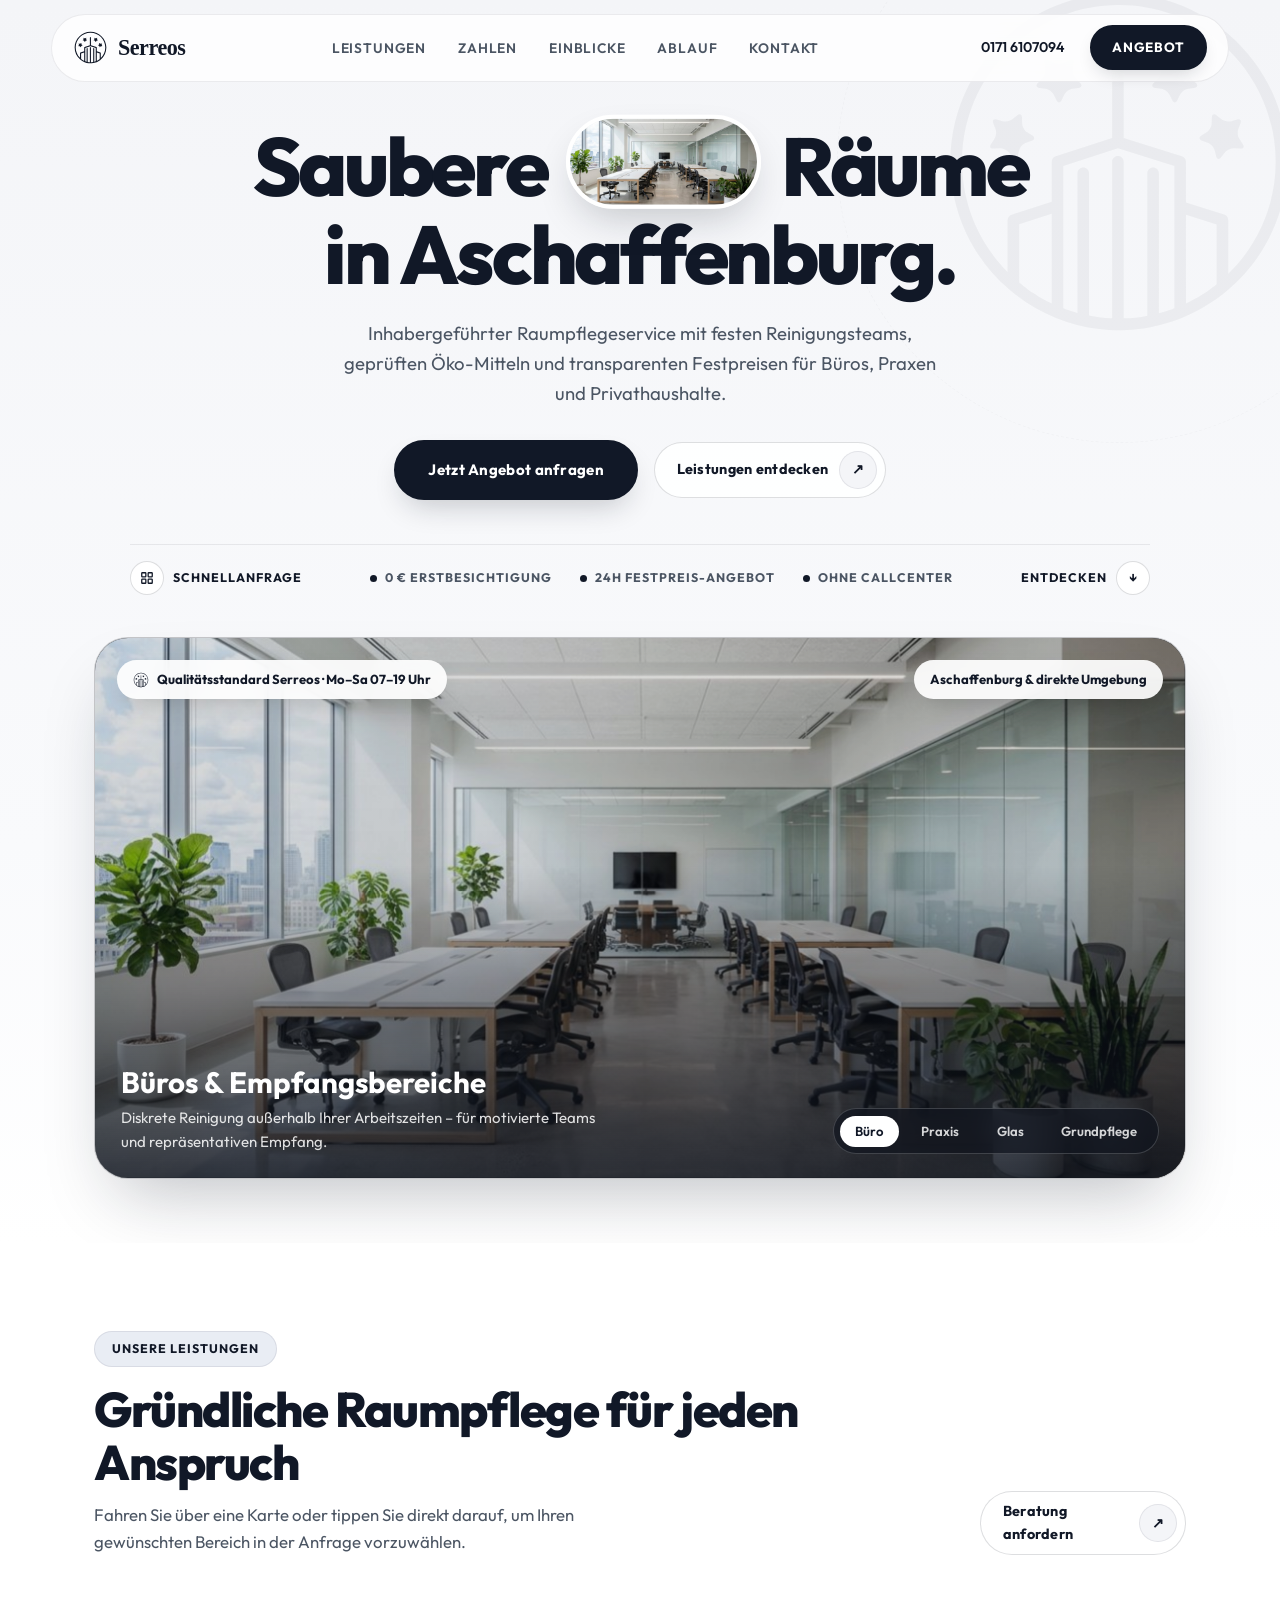
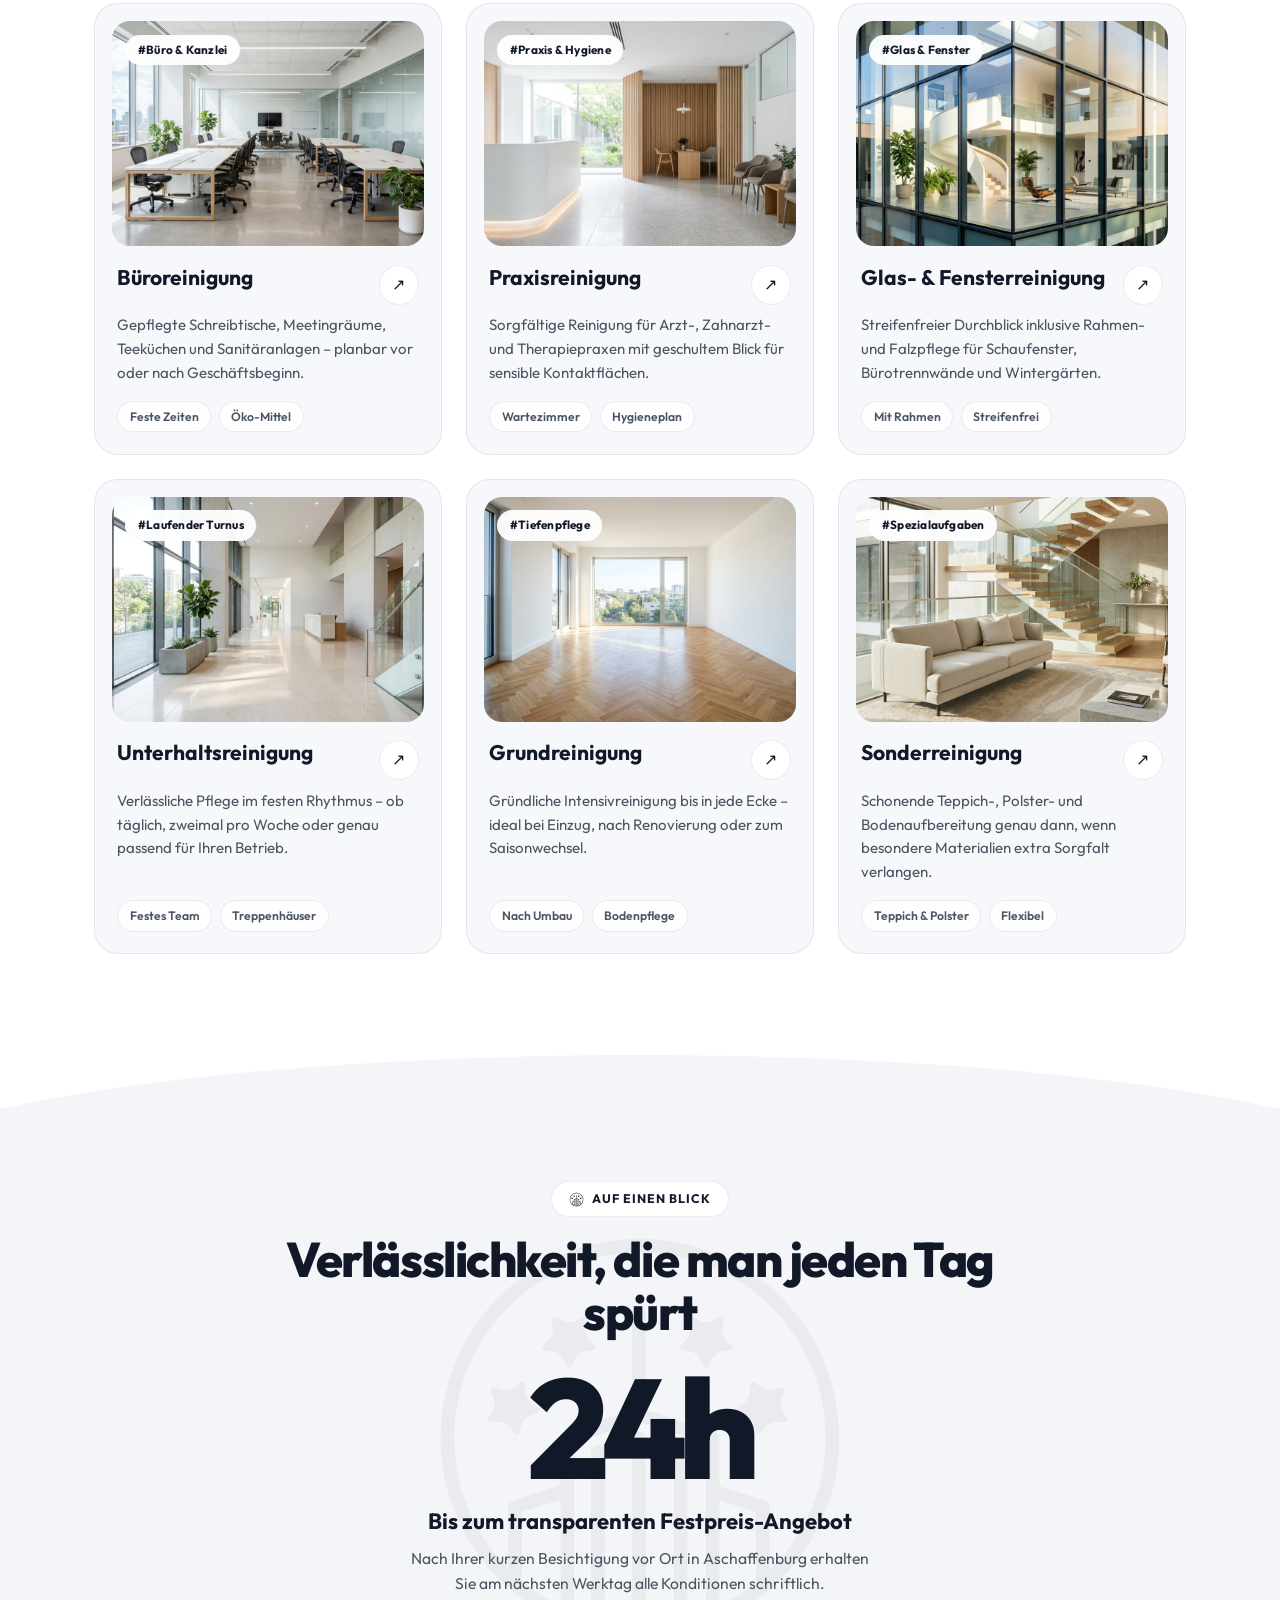
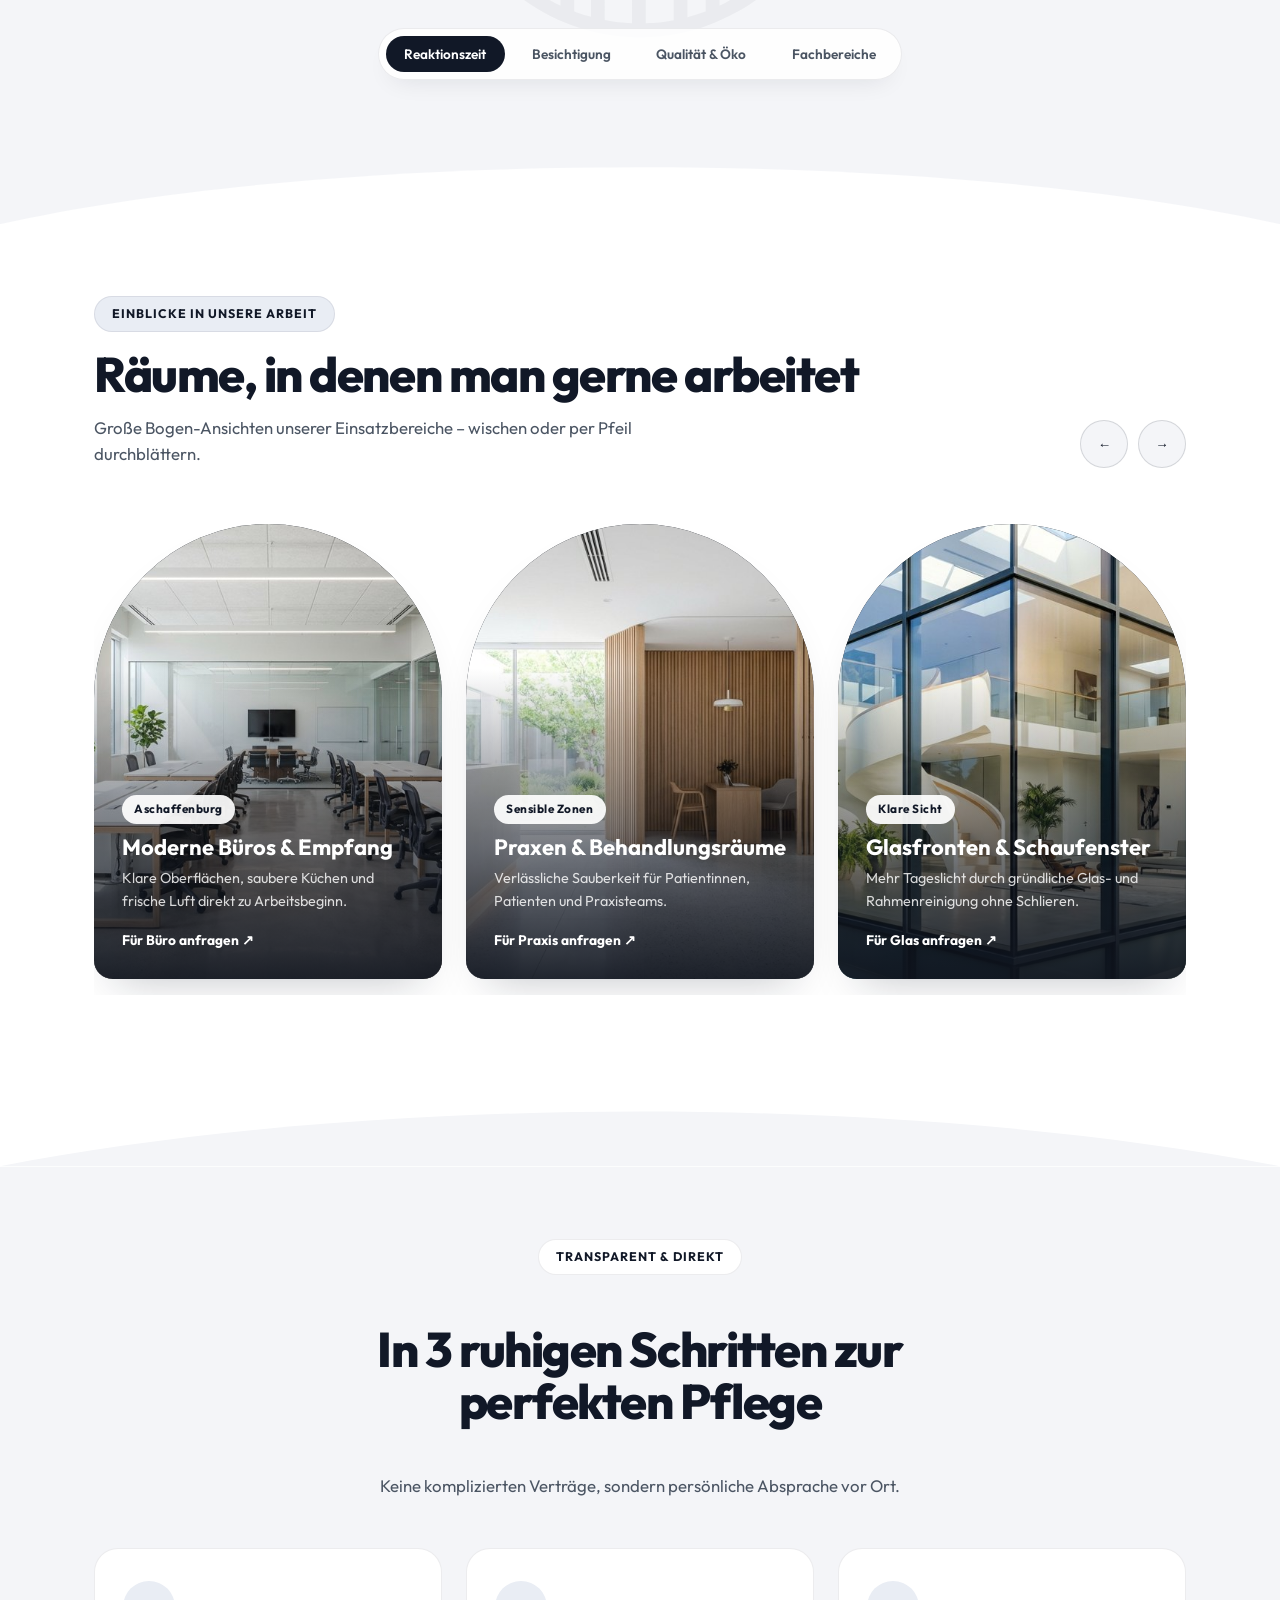
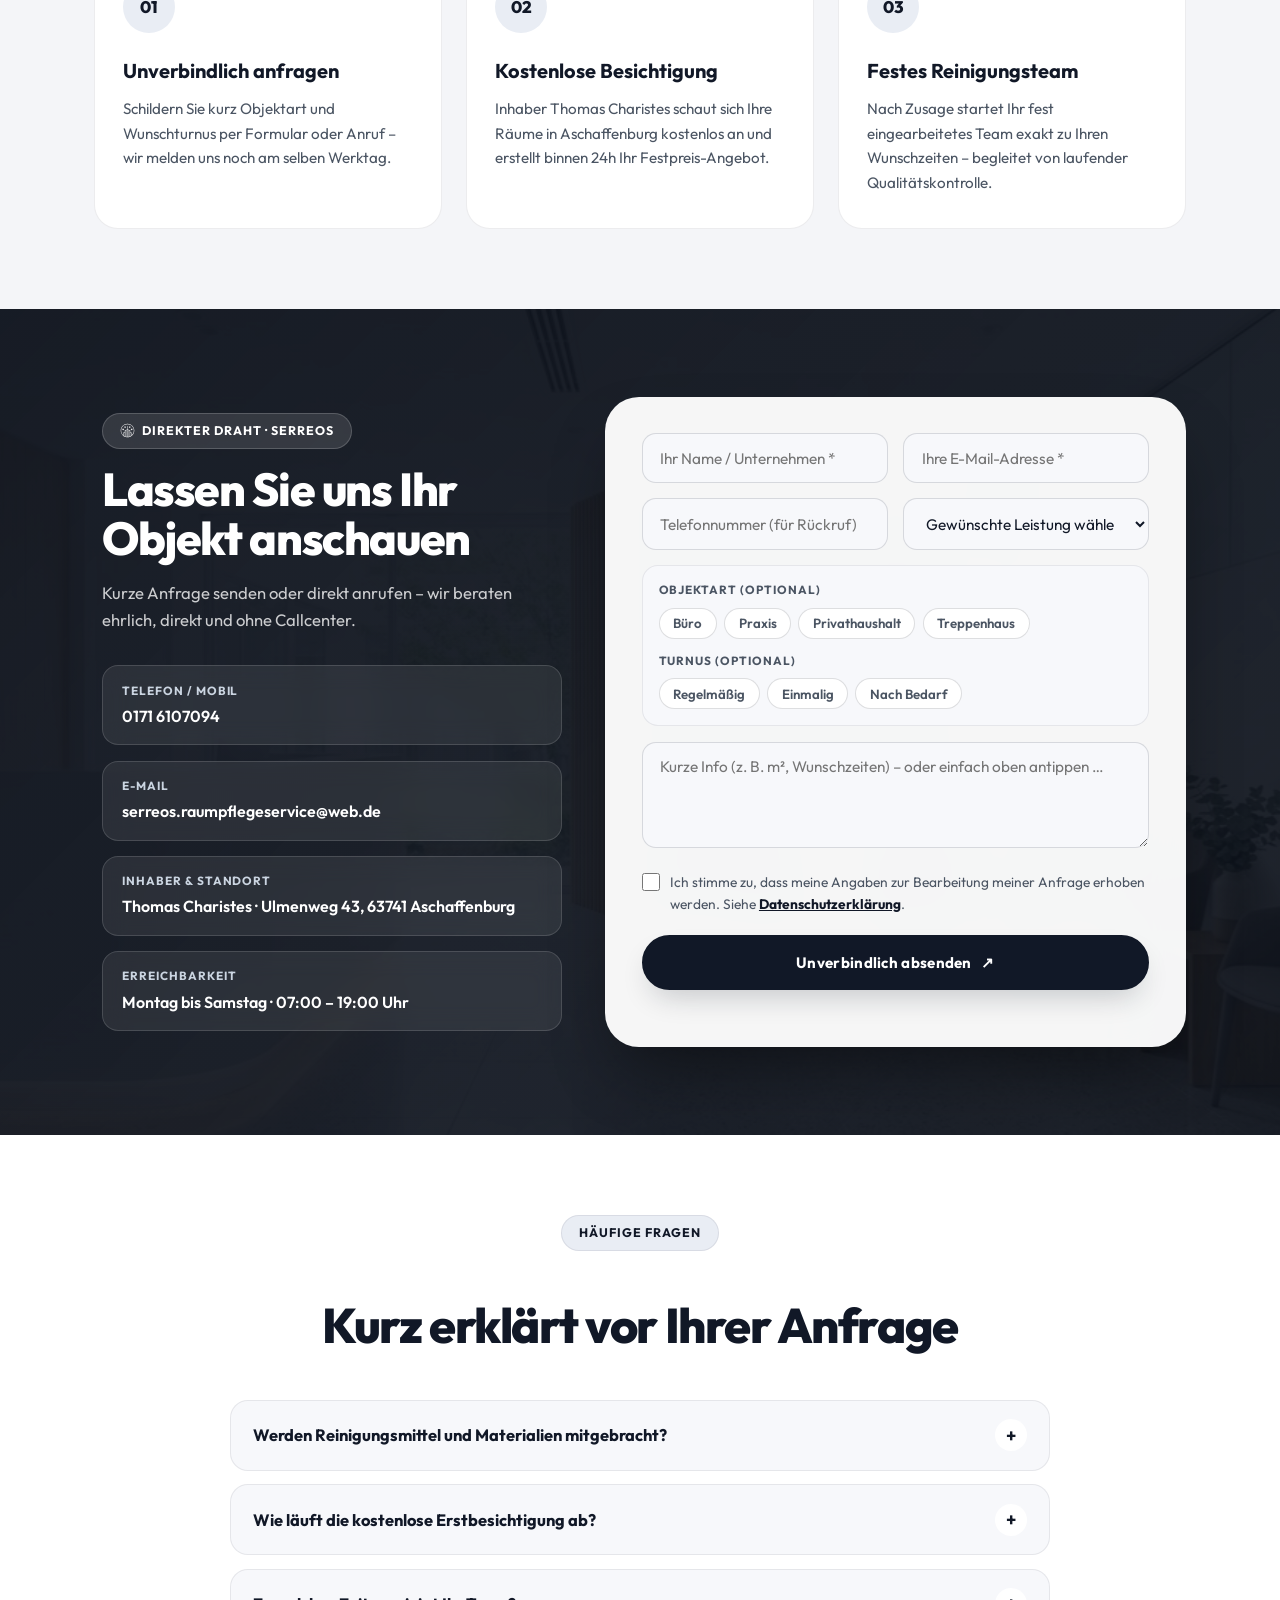
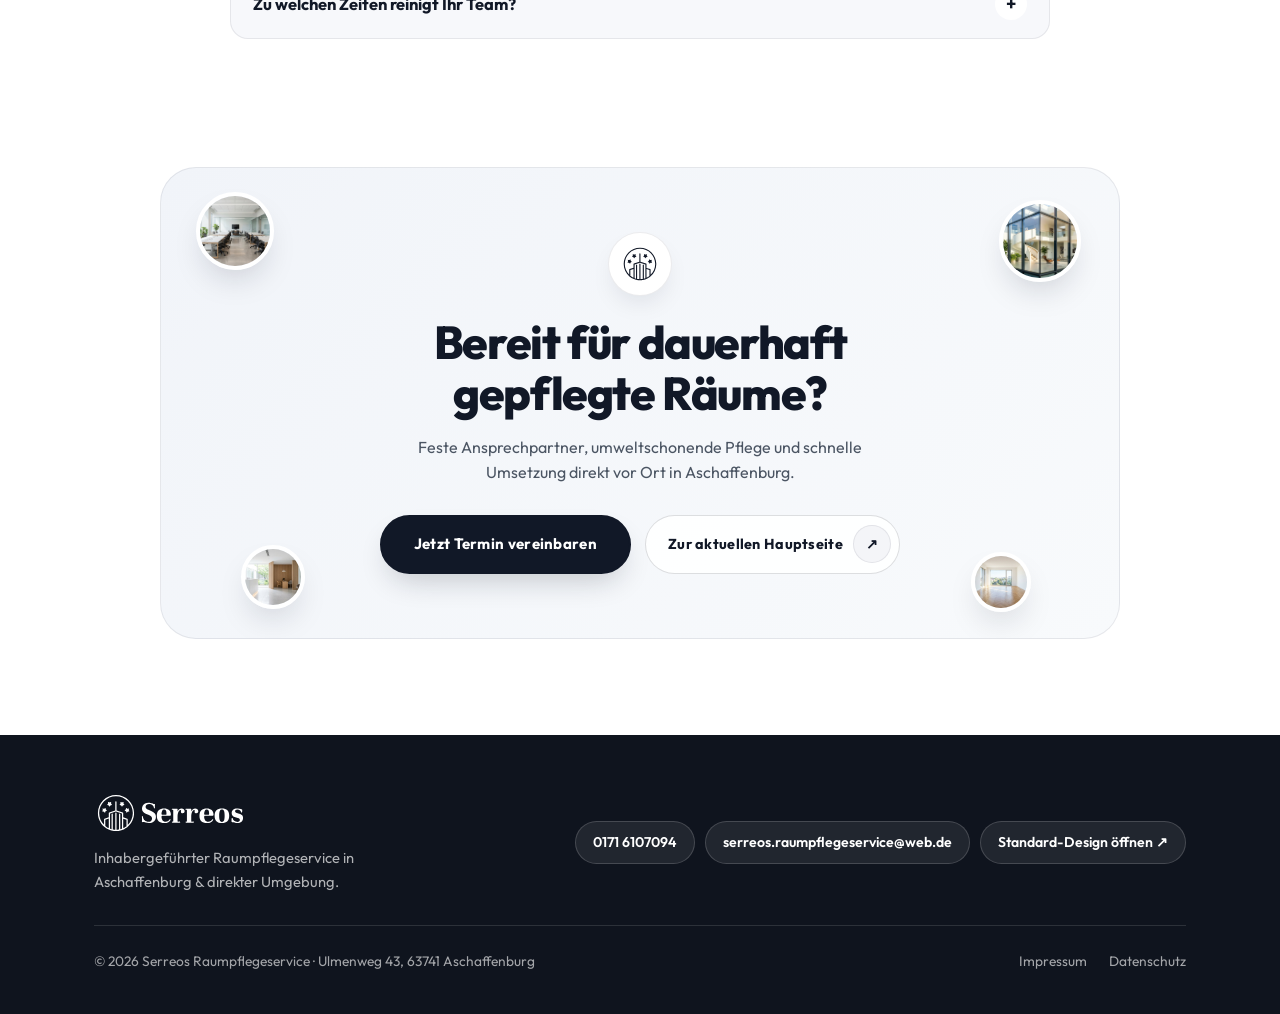
==== commit 18868168: "Alternativ-Konzept in Serreos Designfarben + Wappen-Integration + Counter-Fix" ====
--- a/alternativ.html
+++ b/alternativ.html
@@ -5,12 +5,12 @@
   <meta charset="UTF-8" />
   <meta name="viewport" content="width=device-width, initial-scale=1.0" />
   <meta name="robots" content="noindex" />
-  <title>Serreos Raumpflegeservice | Alternativ-Konzept (HopeRise-Stil)</title>
-  <meta name="description" content="Serreos Raumpflegeservice in Aschaffenburg – Alternativ-Konzept mit großflächigen Einblicken, flüssigen Übergängen und interaktiver Anfrage." />
+  <title>Serreos Raumpflegeservice | Alternativ-Konzept</title>
+  <meta name="description" content="Serreos Raumpflegeservice in Aschaffenburg – Alternativ-Konzept in Serreos Designfarben mit großflächigen Einblicken, flüssigen Übergängen und starker Markenpräsenz." />
 
   <link rel="icon" type="image/png" href="assets/favicon.png" />
   <link rel="apple-touch-icon" href="assets/favicon.png" />
-  <link rel="stylesheet" href="alternativ.css?v=20261113-2" />
+  <link rel="stylesheet" href="alternativ.css?v=20261113-3" />
 </head>
 
 <body>
@@ -68,9 +68,11 @@
   </header>
 
   <main>
-    <!-- 1. Hero Section (Warm Linen + Eingebettete Bild-Kapsel + Großes Panorama) -->
+    <!-- 1. Hero Section (Serreos Designfarben + Wappen-Präsenz + Großes Panorama) -->
     <section id="home" class="hr-hero">
-      <div class="hr-hero-ambient" aria-hidden="true"></div>
+      <div class="hr-hero-crest-ambient" aria-hidden="true">
+        <svg viewBox="0 0 32 32"><use href="#serreos-crest"></use></svg>
+      </div>
 
       <div class="hr-container">
         <div class="hr-hero-center">
@@ -144,7 +146,10 @@
             <div class="hr-panorama-scrim" aria-hidden="true"></div>
 
             <div class="hr-panorama-top-chips">
-              <span class="hr-glass-pill">Qualitätsstandard Serreos · Mo–Sa 07–19 Uhr</span>
+              <span class="hr-glass-pill">
+                <svg width="16" height="16" viewBox="0 0 32 32" aria-hidden="true"><use href="#serreos-crest"></use></svg>
+                <span>Qualitätsstandard Serreos · Mo–Sa 07–19 Uhr</span>
+              </span>
               <span class="hr-glass-pill">Aschaffenburg &amp; direkte Umgebung</span>
             </div>
 
@@ -293,18 +298,24 @@
       </div>
     </section>
 
-    <!-- Weicher Bogen Weiß -> Sand -->
-    <div class="hr-curve-divider" style="--curve-bg: var(--hr-white);" aria-hidden="true">
+    <!-- Weicher Bogen Weiß -> Serreos Perl-Slate -->
+    <div class="hr-curve-divider" style="--curve-bg: var(--sr-white);" aria-hidden="true">
       <svg viewBox="0 0 1440 90" preserveAspectRatio="none">
-        <path d="M0,90 C360,12 1080,12 1440,90 L1440,90 L0,90 Z" fill="#f6ecd9"></path>
+        <path d="M0,90 C360,12 1080,12 1440,90 L1440,90 L0,90 Z" fill="#f4f5f8"></path>
       </svg>
     </div>
 
-    <!-- 3. „Auf einen Blick“ – Interaktiver Smaragd-Zahlen-Counter (HopeRise Impact-Sektion) -->
+    <!-- 3. „Auf einen Blick“ – Interaktiver Zahlen-Counter mit Serreos-Wappen -->
     <section id="impact" class="hr-impact-sec">
+      <div class="hr-impact-crest-bg" aria-hidden="true">
+        <svg viewBox="0 0 32 32"><use href="#serreos-crest"></use></svg>
+      </div>
       <div class="hr-container">
         <div class="hr-impact-card hr-reveal">
-          <span class="hr-badge">Auf einen Blick</span>
+          <span class="hr-badge hr-badge-white">
+            <svg width="15" height="15" viewBox="0 0 32 32" aria-hidden="true"><use href="#serreos-crest"></use></svg>
+            <span>Auf einen Blick</span>
+          </span>
           <h2 class="hr-section-title">Verlässlichkeit, die man jeden Tag spürt</h2>
 
           <div class="hr-impact-value" id="hrImpactValue" aria-live="polite">24h</div>
@@ -321,8 +332,8 @@
       </div>
     </section>
 
-    <!-- Konkaver Bogen Sand -> Weiß -->
-    <div class="hr-curve-divider" style="--curve-bg: var(--hr-linen);" aria-hidden="true">
+    <!-- Konkaver Bogen Serreos Perl-Slate -> Weiß -->
+    <div class="hr-curve-divider" style="--curve-bg: var(--sr-bg-alt);" aria-hidden="true">
       <svg viewBox="0 0 1440 90" preserveAspectRatio="none">
         <path d="M0,90 C380,8 1060,8 1440,90 L1440,90 L0,90 Z" fill="#ffffff"></path>
       </svg>
@@ -407,10 +418,10 @@
       </div>
     </section>
 
-    <!-- Bogen Weiß -> Sand -->
-    <div class="hr-curve-divider" style="--curve-bg: var(--hr-white);" aria-hidden="true">
+    <!-- Bogen Weiß -> Serreos Perl-Slate -->
+    <div class="hr-curve-divider" style="--curve-bg: var(--sr-white);" aria-hidden="true">
       <svg viewBox="0 0 1440 80" preserveAspectRatio="none">
-        <path d="M0,80 C420,10 1020,10 1440,80 L1440,80 L0,80 Z" fill="#f6ecd9"></path>
+        <path d="M0,80 C420,10 1020,10 1440,80 L1440,80 L0,80 Z" fill="#f4f5f8"></path>
       </svg>
     </div>
 
@@ -455,7 +466,10 @@
         <div class="hr-contact-shell">
           <div class="hr-contact-panel-left hr-reveal">
             <div>
-              <span class="hr-badge">Direkter Draht</span>
+              <span class="hr-badge hr-badge-dark">
+                <svg width="15" height="15" viewBox="0 0 32 32" aria-hidden="true"><use href="#serreos-crest"></use></svg>
+                <span>Direkter Draht · Serreos</span>
+              </span>
               <h2>Lassen Sie uns Ihr Objekt anschauen</h2>
               <p>Kurze Anfrage senden oder direkt anrufen – wir beraten ehrlich, direkt und ohne Callcenter.</p>
             </div>
@@ -600,6 +614,10 @@
           <div class="hr-float-bubble hr-fb-2" aria-hidden="true"><img src="assets/images/praxis.jpg" alt="" /></div>
           <div class="hr-float-bubble hr-fb-3" aria-hidden="true"><img src="assets/images/glas.jpg" alt="" /></div>
           <div class="hr-float-bubble hr-fb-4" aria-hidden="true"><img src="assets/images/grund.jpg" alt="" /></div>
+
+          <div class="hr-cta-crest-seal" aria-hidden="true">
+            <svg viewBox="0 0 32 32"><use href="#serreos-crest"></use></svg>
+          </div>
 
           <h2>Bereit für dauerhaft gepflegte Räume?</h2>
           <p>Feste Ansprechpartner, umweltschonende Pflege und schnelle Umsetzung direkt vor Ort in Aschaffenburg.</p>
@@ -695,7 +713,7 @@
     <a href="#contact" class="mq-btn mq-offer">Angebot anfragen &rarr;</a>
   </div>
 
-  <script src="alternativ.js?v=20261113-1"></script>
+  <script src="alternativ.js?v=20261113-3"></script>
 </body>
 
 </html>
--- a/alternativ.css
+++ b/alternativ.css
@@ -1,5 +1,5 @@
 /* ==========================================================================
-   Serreos Raumpflegeservice – HopeRise-inspiriertes Alternativ-Design
+   Serreos Raumpflegeservice – HopeRise-Struktur in Serreos Designfarben
    100 % lokal gehostete Schriftarten & Assets (DSGVO-konform)
    ========================================================================== */
 
@@ -22,29 +22,27 @@
 }
 
 :root {
-  --hr-cream: #fbf7ef;
-  --hr-linen: #f6ecd9;
-  --hr-sand: #efe3d0;
-  --hr-sand-deep: #e5d5bc;
-  --hr-white: #ffffff;
-  --hr-ink: #17191d;
-  --hr-ink-soft: #4e545e;
-  --hr-ink-muted: #767c86;
-  --hr-emerald: #10b968;
-  --hr-emerald-dark: #0ca058;
-  --hr-emerald-glow: rgba(16, 185, 104, 0.28);
-  --hr-mint-bg: #def4e8;
-  --hr-mint-text: #0b6e3f;
-  --hr-dark: #16181c;
-  --hr-dark-card: #1f2228;
-  --hr-border: rgba(23, 25, 29, 0.08);
-  --hr-border-strong: rgba(23, 25, 29, 0.14);
-  --hr-radius-sm: 16px;
-  --hr-radius-md: 24px;
-  --hr-radius-lg: 34px;
-  --hr-radius-pill: 9999px;
-  --hr-ease: cubic-bezier(0.22, 1, 0.36, 1);
-  --hr-font: 'Outfit', -apple-system, BlinkMacSystemFont, 'Segoe UI', Roboto, sans-serif;
+  --sr-white: #ffffff;
+  --sr-bg-alt: #f4f5f8;
+  --sr-bg-soft: #f7f8fb;
+  --sr-slate-hover: #eaeef5;
+  --sr-slate-border: #d5dce6;
+  --sr-ink: #111827;
+  --sr-ink-hover: #1f2937;
+  --sr-ink-soft: #4b5563;
+  --sr-ink-muted: #6b7280;
+  --sr-dark: #0f141e;
+  --sr-dark-2: #182030;
+  --sr-badge-bg: #e9edf4;
+  --sr-accent-glow: rgba(17, 24, 39, 0.24);
+  --sr-border: rgba(17, 24, 39, 0.08);
+  --sr-border-strong: rgba(17, 24, 39, 0.14);
+  --sr-radius-sm: 16px;
+  --sr-radius-md: 24px;
+  --sr-radius-lg: 34px;
+  --sr-radius-pill: 9999px;
+  --sr-ease: cubic-bezier(0.22, 1, 0.36, 1);
+  --sr-font: 'Outfit', -apple-system, BlinkMacSystemFont, 'Segoe UI', Roboto, sans-serif;
 }
 
 *,
@@ -62,9 +60,9 @@
 }
 
 body {
-  font-family: var(--hr-font);
-  background-color: var(--hr-cream);
-  color: var(--hr-ink);
+  font-family: var(--sr-font);
+  background-color: var(--sr-white);
+  color: var(--sr-ink);
   line-height: 1.6;
   -webkit-font-smoothing: antialiased;
   overflow-x: hidden;
@@ -100,34 +98,45 @@
   left: 0;
   height: 3px;
   width: 0%;
-  background: linear-gradient(90deg, var(--hr-emerald), #34d38b);
+  background: linear-gradient(90deg, var(--sr-ink), #64748b);
   z-index: 2000;
   transition: width 0.08s linear;
   pointer-events: none;
 }
 
 /* ==========================================================================
-   Shared Typography & Badges
+   Shared Typography, Logo Badges & Buttons
    ========================================================================== */
 .hr-badge {
   display: inline-flex;
   align-items: center;
-  gap: 0.45rem;
-  padding: 0.42rem 1rem;
-  border-radius: var(--hr-radius-pill);
-  background: var(--hr-mint-bg);
-  color: var(--hr-mint-text);
+  gap: 0.48rem;
+  padding: 0.44rem 1.05rem;
+  border-radius: var(--sr-radius-pill);
+  background: var(--sr-badge-bg);
+  color: var(--sr-ink);
   font-size: 0.78rem;
   font-weight: 700;
   letter-spacing: 0.08em;
   text-transform: uppercase;
   margin-bottom: 1rem;
+  border: 1px solid var(--sr-border);
+}
+
+.hr-badge svg {
+  flex-shrink: 0;
 }
 
 .hr-badge-white {
-  background: rgba(255, 255, 255, 0.85);
-  color: var(--hr-ink);
-  border: 1px solid var(--hr-border);
+  background: #ffffff;
+  color: var(--sr-ink);
+  border: 1px solid var(--sr-border);
+}
+
+.hr-badge-dark {
+  background: rgba(255, 255, 255, 0.12);
+  color: #ffffff;
+  border: 1px solid rgba(255, 255, 255, 0.18);
 }
 
 .hr-section-head {
@@ -152,17 +161,17 @@
   font-weight: 800;
   line-height: 1.08;
   letter-spacing: -0.03em;
-  color: var(--hr-ink);
+  color: var(--sr-ink);
 }
 
 .hr-section-sub {
   font-size: 1.05rem;
-  color: var(--hr-ink-soft);
+  color: var(--sr-ink-soft);
   max-width: 540px;
   margin-top: 0.85rem;
 }
 
-/* Signature Buttons & Micro-Animations */
+/* Serreos Primary & Secondary Buttons */
 .hr-btn-emerald {
   position: relative;
   overflow: hidden;
@@ -170,17 +179,17 @@
   align-items: center;
   justify-content: center;
   gap: 0.6rem;
-  background: var(--hr-emerald);
+  background: var(--sr-ink);
   color: #ffffff;
-  border: 2px solid var(--hr-emerald);
+  border: 2px solid var(--sr-ink);
   padding: 0.98rem 2rem;
-  border-radius: var(--hr-radius-pill);
+  border-radius: var(--sr-radius-pill);
   font-weight: 700;
   font-size: 0.94rem;
-  letter-spacing: 0.03em;
+  letter-spacing: 0.02em;
   cursor: pointer;
-  box-shadow: 0 14px 30px -10px var(--hr-emerald-glow);
-  transition: transform 0.35s var(--hr-ease), background-color 0.25s ease, box-shadow 0.35s var(--hr-ease);
+  box-shadow: 0 14px 30px -10px var(--sr-accent-glow);
+  transition: transform 0.35s var(--sr-ease), background-color 0.25s ease, box-shadow 0.35s var(--sr-ease);
 }
 
 .hr-btn-emerald::after {
@@ -190,16 +199,16 @@
   left: -120%;
   width: 65%;
   height: 100%;
-  background: linear-gradient(105deg, transparent, rgba(255, 255, 255, 0.36), transparent);
+  background: linear-gradient(105deg, transparent, rgba(255, 255, 255, 0.28), transparent);
   transform: skewX(-20deg);
-  transition: left 0.65s var(--hr-ease);
+  transition: left 0.65s var(--sr-ease);
 }
 
 .hr-btn-emerald:hover {
-  background: var(--hr-emerald-dark);
-  border-color: var(--hr-emerald-dark);
+  background: var(--sr-ink-hover);
+  border-color: var(--sr-ink-hover);
   transform: translateY(-2px);
-  box-shadow: 0 20px 36px -10px rgba(12, 160, 88, 0.42);
+  box-shadow: 0 20px 38px -10px rgba(17, 24, 39, 0.34);
 }
 
 .hr-btn-emerald:hover::after {
@@ -212,40 +221,40 @@
   justify-content: center;
   gap: 0.65rem;
   padding: 0.5rem 0.5rem 0.5rem 1.35rem;
-  border-radius: var(--hr-radius-pill);
-  background: rgba(255, 255, 255, 0.78);
-  border: 1px solid var(--hr-border-strong);
-  color: var(--hr-ink);
+  border-radius: var(--sr-radius-pill);
+  background: rgba(255, 255, 255, 0.88);
+  border: 1px solid var(--sr-border-strong);
+  color: var(--sr-ink);
   font-weight: 700;
   font-size: 0.9rem;
   letter-spacing: 0.02em;
   cursor: pointer;
-  transition: background-color 0.28s ease, border-color 0.28s ease, transform 0.32s var(--hr-ease);
+  transition: background-color 0.28s ease, border-color 0.28s ease, transform 0.32s var(--sr-ease);
 }
 
 .hr-btn-arrow-circle {
   width: 38px;
   height: 38px;
   border-radius: 50%;
-  background: var(--hr-linen);
-  border: 1px solid var(--hr-border);
+  background: var(--sr-bg-alt);
+  border: 1px solid var(--sr-border);
   display: inline-flex;
   align-items: center;
   justify-content: center;
   flex-shrink: 0;
-  transition: transform 0.35s var(--hr-ease), background-color 0.28s ease, color 0.28s ease;
+  transition: transform 0.35s var(--sr-ease), background-color 0.28s ease, color 0.28s ease;
 }
 
 .hr-btn-outline-pill:hover {
   background: #ffffff;
-  border-color: var(--hr-emerald);
+  border-color: var(--sr-ink);
   transform: translateY(-2px);
 }
 
 .hr-btn-outline-pill:hover .hr-btn-arrow-circle {
-  background: var(--hr-emerald);
+  background: var(--sr-ink);
   color: #ffffff;
-  border-color: var(--hr-emerald);
+  border-color: var(--sr-ink);
   transform: rotate(45deg);
 }
 
@@ -259,7 +268,7 @@
   width: 100%;
   z-index: 1000;
   padding: 0.85rem 4%;
-  transition: padding 0.3s var(--hr-ease);
+  transition: padding 0.3s var(--sr-ease);
 }
 
 .hr-nav-shell {
@@ -270,18 +279,18 @@
   justify-content: space-between;
   gap: 1.5rem;
   padding: 0.65rem 1.3rem;
-  border-radius: var(--hr-radius-pill);
-  background: rgba(251, 247, 239, 0.78);
+  border-radius: var(--sr-radius-pill);
+  background: rgba(255, 255, 255, 0.8);
   backdrop-filter: blur(18px);
   -webkit-backdrop-filter: blur(18px);
-  border: 1px solid rgba(23, 25, 29, 0.07);
+  border: 1px solid rgba(17, 24, 39, 0.08);
   transition: background-color 0.3s ease, box-shadow 0.3s ease, border-color 0.3s ease;
 }
 
 .hr-nav-shell.is-scrolled {
-  background: rgba(255, 255, 255, 0.92);
-  border-color: var(--hr-border);
-  box-shadow: 0 14px 36px -14px rgba(23, 25, 29, 0.14);
+  background: rgba(255, 255, 255, 0.94);
+  border-color: var(--sr-border-strong);
+  box-shadow: 0 14px 36px -14px rgba(17, 24, 39, 0.14);
 }
 
 .hr-brand {
@@ -293,11 +302,11 @@
 
 .hr-brand img,
 .hr-brand-crest {
-  width: 34px;
-  height: 34px;
-  color: var(--hr-ink);
+  width: 35px;
+  height: 35px;
+  color: var(--sr-ink);
   flex-shrink: 0;
-  transition: transform 0.35s var(--hr-ease);
+  transition: transform 0.35s var(--sr-ease);
 }
 
 .hr-brand:hover img,
@@ -310,7 +319,7 @@
   font-size: 1.38rem;
   font-weight: 700;
   letter-spacing: -0.02em;
-  color: var(--hr-ink);
+  color: var(--sr-ink);
 }
 
 .hr-nav-links {
@@ -326,7 +335,7 @@
   font-weight: 600;
   text-transform: uppercase;
   letter-spacing: 0.06em;
-  color: var(--hr-ink-soft);
+  color: var(--sr-ink-soft);
   padding: 0.3rem 0;
   transition: color 0.22s ease;
 }
@@ -338,16 +347,16 @@
   bottom: -2px;
   width: 100%;
   height: 2px;
-  background: var(--hr-emerald);
+  background: var(--sr-ink);
   border-radius: 2px;
   transform: scaleX(0);
   transform-origin: right;
-  transition: transform 0.32s var(--hr-ease);
+  transition: transform 0.32s var(--sr-ease);
 }
 
 .hr-nav-links a:hover,
 .hr-nav-links a.active {
-  color: var(--hr-ink);
+  color: var(--sr-ink);
 }
 
 .hr-nav-links a:hover::after,
@@ -367,15 +376,15 @@
   align-items: center;
   gap: 0.4rem;
   padding: 0.5rem 0.95rem;
-  border-radius: var(--hr-radius-pill);
+  border-radius: var(--sr-radius-pill);
   font-size: 0.88rem;
   font-weight: 600;
-  color: var(--hr-ink);
+  color: var(--sr-ink);
   transition: background-color 0.2s ease;
 }
 
 .hr-nav-phone:hover {
-  background: var(--hr-sand);
+  background: var(--sr-bg-alt);
 }
 
 .hr-nav-cta {
@@ -383,7 +392,7 @@
   font-size: 0.84rem;
   text-transform: uppercase;
   letter-spacing: 0.05em;
-  box-shadow: 0 8px 20px -8px var(--hr-emerald-glow);
+  box-shadow: 0 8px 20px -8px var(--sr-accent-glow);
 }
 
 .hr-mobile-call,
@@ -394,37 +403,55 @@
   border-radius: 50%;
   align-items: center;
   justify-content: center;
-  border: 1px solid var(--hr-border-strong);
+  border: 1px solid var(--sr-border-strong);
   background: #ffffff;
-  color: var(--hr-ink);
+  color: var(--sr-ink);
   cursor: pointer;
 }
 
 .hr-mobile-call {
-  background: var(--hr-emerald);
-  border-color: var(--hr-emerald);
+  background: var(--sr-ink);
+  border-color: var(--sr-ink);
   color: #ffffff;
 }
 
 /* ==========================================================================
-   1. Hero Section (HopeRise Capsule Headline + Live Panorama Stage)
+   1. Hero Section (Cool Architectural Monochrome + Logo-Wappen Backdrop + Panorama)
    ========================================================================== */
 .hr-hero {
   position: relative;
   padding: 7.4rem 0 4rem;
-  background: linear-gradient(180deg, #f5e9d6 0%, var(--hr-cream) 72%, var(--hr-white) 100%);
+  background: linear-gradient(180deg, #f4f5f8 0%, #f9fafc 68%, #ffffff 100%);
   overflow: hidden;
 }
 
-.hr-hero-ambient {
+.hr-hero-crest-ambient {
   position: absolute;
-  width: 680px;
-  height: 680px;
-  top: -240px;
-  right: -180px;
+  top: -120px;
+  right: -120px;
+  width: clamp(340px, 44vw, 620px);
+  height: clamp(340px, 44vw, 620px);
+  color: var(--sr-ink);
+  opacity: 0.045;
+  pointer-events: none;
+  z-index: 0;
+  display: flex;
+  align-items: center;
+  justify-content: center;
+}
+
+.hr-hero-crest-ambient::before {
+  content: '';
+  position: absolute;
+  inset: 0;
   border-radius: 50%;
-  background: radial-gradient(circle, rgba(16, 185, 104, 0.1) 0%, transparent 68%);
-  pointer-events: none;
+  border: 1px dashed currentColor;
+  opacity: 0.55;
+}
+
+.hr-hero-crest-ambient svg {
+  width: 66%;
+  height: 66%;
 }
 
 .hr-hero-center {
@@ -440,7 +467,7 @@
   font-weight: 800;
   line-height: 1.02;
   letter-spacing: -0.04em;
-  color: var(--hr-ink);
+  color: var(--sr-ink);
   margin-bottom: 1.45rem;
 }
 
@@ -457,19 +484,19 @@
   display: inline-block;
   width: clamp(110px, 16vw, 195px);
   height: clamp(54px, 7.6vw, 94px);
-  border-radius: var(--hr-radius-pill);
+  border-radius: var(--sr-radius-pill);
   overflow: hidden;
   vertical-align: middle;
   border: 4px solid #ffffff;
-  box-shadow: 0 18px 40px -12px rgba(23, 25, 29, 0.26);
+  box-shadow: 0 18px 40px -12px rgba(17, 24, 39, 0.24);
   cursor: pointer;
   transform: translateY(-0.04em);
-  transition: transform 0.45s var(--hr-ease), box-shadow 0.45s var(--hr-ease);
+  transition: transform 0.45s var(--sr-ease), box-shadow 0.45s var(--sr-ease);
 }
 
 .hr-hero-capsule:hover {
   transform: translateY(-0.04em) scale(1.06) rotate(-1.5deg);
-  box-shadow: 0 24px 48px -10px rgba(16, 185, 104, 0.34);
+  box-shadow: 0 24px 48px -10px rgba(17, 24, 39, 0.34);
 }
 
 .hr-hero-capsule img {
@@ -490,7 +517,7 @@
 
 .hr-hero-lead {
   font-size: clamp(1.02rem, 1.45vw, 1.2rem);
-  color: var(--hr-ink-soft);
+  color: var(--sr-ink-soft);
   max-width: 600px;
   margin: 0 auto 2rem;
 }
@@ -504,48 +531,48 @@
   margin-bottom: 2.8rem;
 }
 
-/* Hero Trust Rail (HopeRise signature bar) */
+/* Hero Trust Rail */
 .hr-hero-rail {
   display: flex;
   align-items: center;
   justify-content: space-between;
   gap: 1.5rem;
   padding: 1rem 0 2.6rem;
-  border-top: 1px solid rgba(23, 25, 29, 0.08);
+  border-top: 1px solid var(--sr-border);
   font-size: 0.78rem;
   font-weight: 700;
   text-transform: uppercase;
   letter-spacing: 0.08em;
-  color: var(--hr-ink-soft);
+  color: var(--sr-ink-soft);
 }
 
 .hr-rail-btn {
   display: inline-flex;
   align-items: center;
   gap: 0.55rem;
-  color: var(--hr-ink);
-  transition: color 0.2s ease, transform 0.25s var(--hr-ease);
+  color: var(--sr-ink);
+  transition: color 0.2s ease, transform 0.25s var(--sr-ease);
 }
 
 .hr-rail-icon {
   width: 34px;
   height: 34px;
   border-radius: 50%;
-  border: 1px solid var(--hr-border-strong);
+  border: 1px solid var(--sr-border-strong);
   background: #ffffff;
   display: inline-flex;
   align-items: center;
   justify-content: center;
-  transition: background-color 0.25s ease, color 0.25s ease, border-color 0.25s ease, transform 0.28s var(--hr-ease);
+  transition: background-color 0.25s ease, color 0.25s ease, border-color 0.25s ease, transform 0.28s var(--sr-ease);
 }
 
 .hr-rail-btn:hover {
-  color: var(--hr-emerald-dark);
+  color: var(--sr-ink);
 }
 
 .hr-rail-btn:hover .hr-rail-icon {
-  background: var(--hr-emerald);
-  border-color: var(--hr-emerald);
+  background: var(--sr-ink);
+  border-color: var(--sr-ink);
   color: #ffffff;
   transform: translateY(2px);
 }
@@ -562,14 +589,14 @@
   display: inline-flex;
   align-items: center;
   gap: 0.45rem;
-  color: var(--hr-ink-soft);
+  color: var(--sr-ink-soft);
 }
 
 .hr-dot-emerald {
   width: 7px;
   height: 7px;
   border-radius: 50%;
-  background: var(--hr-emerald);
+  background: var(--sr-ink);
 }
 
 /* ==========================================================================
@@ -577,11 +604,12 @@
    ========================================================================== */
 .hr-panorama-wrap {
   position: relative;
-  border-radius: var(--hr-radius-lg);
+  z-index: 2;
+  border-radius: var(--sr-radius-lg);
   overflow: hidden;
-  background: var(--hr-dark);
-  box-shadow: 0 34px 70px -24px rgba(23, 25, 29, 0.28);
-  border: 1px solid rgba(255, 255, 255, 0.55);
+  background: var(--sr-dark);
+  box-shadow: 0 34px 70px -24px rgba(17, 24, 39, 0.28);
+  border: 1px solid rgba(255, 255, 255, 0.75);
 }
 
 .hr-panorama-stage {
@@ -595,7 +623,7 @@
   inset: 0;
   opacity: 0;
   transform: scale(1.06);
-  transition: opacity 0.75s var(--hr-ease), transform 1.2s var(--hr-ease);
+  transition: opacity 0.75s var(--sr-ease), transform 1.2s var(--sr-ease);
   pointer-events: none;
 }
 
@@ -620,7 +648,7 @@
 .hr-panorama-scrim {
   position: absolute;
   inset: 0;
-  background: linear-gradient(180deg, rgba(22, 24, 28, 0.14) 0%, rgba(22, 24, 28, 0.16) 40%, rgba(22, 24, 28, 0.84) 100%);
+  background: linear-gradient(180deg, rgba(15, 20, 30, 0.14) 0%, rgba(15, 20, 30, 0.18) 42%, rgba(15, 20, 30, 0.85) 100%);
   pointer-events: none;
 }
 
@@ -640,13 +668,13 @@
 .hr-glass-pill {
   display: inline-flex;
   align-items: center;
-  gap: 0.5rem;
+  gap: 0.48rem;
   padding: 0.55rem 1rem;
-  border-radius: var(--hr-radius-pill);
-  background: rgba(255, 255, 255, 0.9);
+  border-radius: var(--sr-radius-pill);
+  background: rgba(255, 255, 255, 0.92);
   backdrop-filter: blur(12px);
   -webkit-backdrop-filter: blur(12px);
-  color: var(--hr-ink);
+  color: var(--sr-ink);
   font-size: 0.82rem;
   font-weight: 700;
   box-shadow: 0 10px 26px -10px rgba(0, 0, 0, 0.25);
@@ -679,18 +707,18 @@
 
 .hr-panorama-caption p {
   font-size: 0.94rem;
-  color: rgba(255, 255, 255, 0.84);
+  color: rgba(255, 255, 255, 0.85);
 }
 
 .hr-panorama-tabs {
   display: inline-flex;
   gap: 0.45rem;
   padding: 0.38rem;
-  border-radius: var(--hr-radius-pill);
-  background: rgba(22, 24, 28, 0.58);
+  border-radius: var(--sr-radius-pill);
+  background: rgba(15, 20, 30, 0.68);
   backdrop-filter: blur(14px);
   -webkit-backdrop-filter: blur(14px);
-  border: 1px solid rgba(255, 255, 255, 0.16);
+  border: 1px solid rgba(255, 255, 255, 0.18);
   flex-wrap: wrap;
 }
 
@@ -699,7 +727,7 @@
   background: transparent;
   color: rgba(255, 255, 255, 0.82);
   padding: 0.48rem 0.95rem;
-  border-radius: var(--hr-radius-pill);
+  border-radius: var(--sr-radius-pill);
   font-size: 0.82rem;
   font-weight: 600;
   cursor: pointer;
@@ -711,15 +739,15 @@
 }
 
 .hr-pano-tab.is-active {
-  background: var(--hr-emerald);
-  color: #ffffff;
+  background: #ffffff;
+  color: var(--sr-ink);
 }
 
 /* ==========================================================================
-   2. „Was wir leisten“ – White Section with HopeRise State-Flip Cards
+   2. „Unsere Leistungen“ – State-Flip Hover Cards (Weiß -> Kühles Perl-Slate)
    ========================================================================== */
 .hr-services-sec {
-  background: var(--hr-white);
+  background: var(--sr-white);
   padding: 5.5rem 0 4.5rem;
 }
 
@@ -733,21 +761,21 @@
   position: relative;
   display: flex;
   flex-direction: column;
-  background: var(--hr-cream);
-  border: 1px solid var(--hr-border);
-  border-radius: var(--hr-radius-md);
+  background: var(--sr-bg-soft);
+  border: 1px solid var(--sr-border);
+  border-radius: var(--sr-radius-md);
   padding: 1.05rem 1.05rem 1.35rem;
   cursor: pointer;
   transform-style: preserve-3d;
-  transition: background-color 0.42s var(--hr-ease), border-color 0.42s var(--hr-ease), transform 0.42s var(--hr-ease), box-shadow 0.42s var(--hr-ease);
-}
-
-/* HopeRise signature State-Flip on hover: White/Cream -> Warm Sand + Green Button Pop */
+  transition: background-color 0.42s var(--sr-ease), border-color 0.42s var(--sr-ease), transform 0.42s var(--sr-ease), box-shadow 0.42s var(--sr-ease);
+}
+
+/* State-Flip im Serreos-Farbklima: Lichtgrau -> Elegantes Kühlschiefer + Midnight-Arrow */
 .hr-service-card:hover {
-  background: var(--hr-sand);
-  border-color: var(--hr-sand-deep);
+  background: var(--sr-slate-hover);
+  border-color: var(--sr-slate-border);
   transform: translateY(-7px);
-  box-shadow: 0 28px 50px -24px rgba(23, 25, 29, 0.22);
+  box-shadow: 0 28px 50px -24px rgba(17, 24, 39, 0.2);
 }
 
 .hr-service-media {
@@ -762,7 +790,7 @@
   width: 100%;
   height: 100%;
   object-fit: cover;
-  transition: transform 0.7s var(--hr-ease), filter 0.5s ease;
+  transition: transform 0.7s var(--sr-ease), filter 0.5s ease;
 }
 
 .hr-service-card:hover .hr-service-media img {
@@ -774,10 +802,10 @@
   top: 0.85rem;
   left: 0.85rem;
   padding: 0.36rem 0.78rem;
-  border-radius: var(--hr-radius-pill);
-  background: rgba(255, 255, 255, 0.92);
+  border-radius: var(--sr-radius-pill);
+  background: rgba(255, 255, 255, 0.94);
   backdrop-filter: blur(8px);
-  color: var(--hr-ink);
+  color: var(--sr-ink);
   font-size: 0.74rem;
   font-weight: 700;
   letter-spacing: 0.02em;
@@ -802,7 +830,7 @@
   font-size: 1.32rem;
   font-weight: 700;
   line-height: 1.2;
-  color: var(--hr-ink);
+  color: var(--sr-ink);
 }
 
 .hr-flip-arrow {
@@ -810,25 +838,25 @@
   height: 40px;
   border-radius: 50%;
   background: #ffffff;
-  border: 1px solid var(--hr-border);
-  color: var(--hr-ink);
+  border: 1px solid var(--sr-border);
+  color: var(--sr-ink);
   display: inline-flex;
   align-items: center;
   justify-content: center;
   flex-shrink: 0;
-  transition: background-color 0.35s var(--hr-ease), color 0.35s var(--hr-ease), border-color 0.35s ease, transform 0.38s var(--hr-ease);
+  transition: background-color 0.35s var(--sr-ease), color 0.35s var(--sr-ease), border-color 0.35s ease, transform 0.38s var(--sr-ease);
 }
 
 .hr-service-card:hover .hr-flip-arrow {
-  background: var(--hr-emerald);
-  border-color: var(--hr-emerald);
+  background: var(--sr-ink);
+  border-color: var(--sr-ink);
   color: #ffffff;
   transform: rotate(45deg) scale(1.06);
 }
 
 .hr-service-body p {
   font-size: 0.94rem;
-  color: var(--hr-ink-soft);
+  color: var(--sr-ink-soft);
   line-height: 1.58;
   margin-bottom: 1rem;
   flex: 1;
@@ -843,11 +871,11 @@
 .hr-service-chips span {
   font-size: 0.76rem;
   font-weight: 600;
-  color: var(--hr-ink-soft);
+  color: var(--sr-ink-soft);
   padding: 0.32rem 0.72rem;
-  border-radius: var(--hr-radius-pill);
-  background: rgba(255, 255, 255, 0.75);
-  border: 1px solid var(--hr-border);
+  border-radius: var(--sr-radius-pill);
+  background: rgba(255, 255, 255, 0.85);
+  border: 1px solid var(--sr-border);
   transition: background-color 0.25s ease;
 }
 
@@ -856,13 +884,13 @@
 }
 
 /* ==========================================================================
-   Curved Section Transitions (Concave / Convex SVG Arches like HopeRise)
+   Curved Section Transitions (Concave / Convex SVG Arches)
    ========================================================================== */
 .hr-curve-divider {
   width: 100%;
   overflow: hidden;
   line-height: 0;
-  background: var(--curve-bg, var(--hr-white));
+  background: var(--curve-bg, var(--sr-white));
 }
 
 .hr-curve-divider svg {
@@ -872,15 +900,37 @@
 }
 
 /* ==========================================================================
-   3. „Auf einen Blick“ – Interactive Animated Emerald Impact Counter
+   3. „Auf einen Blick“ – Interactive Animated Counter + Subtiles Serreos-Wappen
    ========================================================================== */
 .hr-impact-sec {
-  background: var(--hr-linen);
-  padding: 4.5rem 0 3.5rem;
+  position: relative;
+  overflow: hidden;
+  background: var(--sr-bg-alt);
+  padding: 4.5rem 0 3.8rem;
   text-align: center;
 }
 
+.hr-impact-crest-bg {
+  position: absolute;
+  top: 52%;
+  left: 50%;
+  transform: translate(-50%, -50%);
+  width: clamp(260px, 36vw, 440px);
+  height: clamp(260px, 36vw, 440px);
+  color: var(--sr-ink);
+  opacity: 0.04;
+  pointer-events: none;
+  z-index: 0;
+}
+
+.hr-impact-crest-bg svg {
+  width: 100%;
+  height: 100%;
+}
+
 .hr-impact-card {
+  position: relative;
+  z-index: 1;
   max-width: 820px;
   margin: 0 auto;
 }
@@ -890,10 +940,10 @@
   font-weight: 800;
   line-height: 0.95;
   letter-spacing: -0.05em;
-  color: var(--hr-emerald);
+  color: var(--sr-ink);
   margin: 1.4rem 0 0.6rem;
   font-variant-numeric: tabular-nums;
-  transition: opacity 0.28s ease, transform 0.38s var(--hr-ease);
+  transition: opacity 0.28s ease, transform 0.38s var(--sr-ease);
 }
 
 .hr-impact-value.is-switching {
@@ -904,13 +954,13 @@
 .hr-impact-label {
   font-size: clamp(1.1rem, 2vw, 1.38rem);
   font-weight: 700;
-  color: var(--hr-ink);
+  color: var(--sr-ink);
   margin-bottom: 0.4rem;
 }
 
 .hr-impact-sub {
   font-size: 0.98rem;
-  color: var(--hr-ink-soft);
+  color: var(--sr-ink-soft);
   max-width: 480px;
   margin: 0 auto 2rem;
 }
@@ -921,17 +971,18 @@
   justify-content: center;
   gap: 0.55rem;
   padding: 0.45rem;
-  border-radius: var(--hr-radius-pill);
-  background: rgba(255, 255, 255, 0.72);
-  border: 1px solid var(--hr-border);
+  border-radius: var(--sr-radius-pill);
+  background: rgba(255, 255, 255, 0.85);
+  border: 1px solid var(--sr-border);
+  box-shadow: 0 12px 26px -14px rgba(17, 24, 39, 0.12);
 }
 
 .hr-impact-tab {
   border: none;
   background: transparent;
-  color: var(--hr-ink-soft);
+  color: var(--sr-ink-soft);
   padding: 0.56rem 1.15rem;
-  border-radius: var(--hr-radius-pill);
+  border-radius: var(--sr-radius-pill);
   font-size: 0.85rem;
   font-weight: 600;
   cursor: pointer;
@@ -939,19 +990,19 @@
 }
 
 .hr-impact-tab:hover {
-  color: var(--hr-ink);
+  color: var(--sr-ink);
 }
 
 .hr-impact-tab.is-active {
-  background: var(--hr-ink);
+  background: var(--sr-ink);
   color: #ffffff;
 }
 
 /* ==========================================================================
-   4. „Einblicke“ – HopeRise Rounded-Arch Photo Showcase & Carousel
+   4. „Einblicke“ – Rounded-Arch Photo Showcase & Carousel
    ========================================================================== */
 .hr-gallery-sec {
-  background: var(--hr-white);
+  background: var(--sr-white);
   padding: 4.5rem 0 5.5rem;
 }
 
@@ -964,19 +1015,19 @@
   width: 48px;
   height: 48px;
   border-radius: 50%;
-  border: 1px solid var(--hr-border-strong);
-  background: var(--hr-cream);
-  color: var(--hr-ink);
+  border: 1px solid var(--sr-border-strong);
+  background: var(--sr-bg-alt);
+  color: var(--sr-ink);
   display: inline-flex;
   align-items: center;
   justify-content: center;
   cursor: pointer;
-  transition: background-color 0.25s ease, color 0.25s ease, border-color 0.25s ease, transform 0.28s var(--hr-ease);
+  transition: background-color 0.25s ease, color 0.25s ease, border-color 0.25s ease, transform 0.28s var(--sr-ease);
 }
 
 .hr-circle-nav:hover {
-  background: var(--hr-emerald);
-  border-color: var(--hr-emerald);
+  background: var(--sr-ink);
+  border-color: var(--sr-ink);
   color: #ffffff;
   transform: scale(1.06);
 }
@@ -1002,23 +1053,23 @@
   height: 455px;
   border-radius: 260px 260px 28px 28px;
   overflow: hidden;
-  background: var(--hr-dark);
+  background: var(--sr-dark);
   scroll-snap-align: start;
   cursor: pointer;
-  box-shadow: 0 22px 44px -22px rgba(23, 25, 29, 0.25);
-  transition: transform 0.45s var(--hr-ease), box-shadow 0.45s var(--hr-ease);
+  box-shadow: 0 22px 44px -22px rgba(17, 24, 39, 0.26);
+  transition: transform 0.45s var(--sr-ease), box-shadow 0.45s var(--sr-ease);
 }
 
 .hr-arch-card:hover {
   transform: translateY(-8px);
-  box-shadow: 0 32px 60px -22px rgba(23, 25, 29, 0.34);
+  box-shadow: 0 32px 60px -22px rgba(17, 24, 39, 0.36);
 }
 
 .hr-arch-card img {
   width: 100%;
   height: 100%;
   object-fit: cover;
-  transition: transform 0.8s var(--hr-ease);
+  transition: transform 0.8s var(--sr-ease);
 }
 
 .hr-arch-card:hover img {
@@ -1028,7 +1079,7 @@
 .hr-arch-overlay {
   position: absolute;
   inset: 0;
-  background: linear-gradient(180deg, transparent 32%, rgba(18, 20, 24, 0.5) 68%, rgba(18, 20, 24, 0.9) 100%);
+  background: linear-gradient(180deg, transparent 32%, rgba(15, 20, 30, 0.52) 68%, rgba(15, 20, 30, 0.92) 100%);
   display: flex;
   flex-direction: column;
   justify-content: flex-end;
@@ -1039,9 +1090,9 @@
 .hr-arch-tag {
   align-self: flex-start;
   padding: 0.32rem 0.78rem;
-  border-radius: var(--hr-radius-pill);
-  background: rgba(16, 185, 104, 0.92);
-  color: #ffffff;
+  border-radius: var(--sr-radius-pill);
+  background: rgba(255, 255, 255, 0.92);
+  color: var(--sr-ink);
   font-size: 0.74rem;
   font-weight: 700;
   letter-spacing: 0.04em;
@@ -1057,7 +1108,7 @@
 
 .hr-arch-overlay p {
   font-size: 0.9rem;
-  color: rgba(255, 255, 255, 0.8);
+  color: rgba(255, 255, 255, 0.82);
   margin-bottom: 1rem;
 }
 
@@ -1068,19 +1119,19 @@
   font-size: 0.86rem;
   font-weight: 700;
   color: #ffffff;
-  transition: gap 0.28s var(--hr-ease), color 0.25s ease;
+  transition: gap 0.28s var(--hr-ease, cubic-bezier(0.22, 1, 0.36, 1)), color 0.25s ease;
 }
 
 .hr-arch-card:hover .hr-arch-cta {
   gap: 0.72rem;
-  color: #5eeaa3;
+  color: #cbd5e1;
 }
 
 /* ==========================================================================
-   5. „Ablauf“ – Animated Steps on Soft Sand Canvas
+   5. „Ablauf“ – Animated Steps on Soft Slate Canvas
    ========================================================================== */
 .hr-process-sec {
-  background: var(--hr-linen);
+  background: var(--sr-bg-alt);
   padding: 4.5rem 0 5rem;
 }
 
@@ -1094,35 +1145,35 @@
 .hr-step-card {
   position: relative;
   background: #ffffff;
-  border: 1px solid var(--hr-border);
-  border-radius: var(--hr-radius-md);
+  border: 1px solid var(--sr-border);
+  border-radius: var(--sr-radius-md);
   padding: 2rem 1.75rem;
-  transition: background-color 0.35s var(--hr-ease), transform 0.38s var(--hr-ease), box-shadow 0.38s var(--hr-ease);
+  transition: background-color 0.35s var(--sr-ease), transform 0.38s var(--sr-ease), box-shadow 0.38s var(--sr-ease);
 }
 
 .hr-step-card:hover {
   transform: translateY(-6px);
-  box-shadow: 0 24px 44px -20px rgba(23, 25, 29, 0.16);
-  border-color: rgba(16, 185, 104, 0.4);
+  box-shadow: 0 24px 44px -20px rgba(17, 24, 39, 0.16);
+  border-color: var(--sr-border-strong);
 }
 
 .hr-step-num {
   width: 52px;
   height: 52px;
   border-radius: 50%;
-  background: var(--hr-mint-bg);
-  color: var(--hr-mint-text);
+  background: var(--sr-badge-bg);
+  color: var(--sr-ink);
   display: inline-flex;
   align-items: center;
   justify-content: center;
   font-size: 1.05rem;
   font-weight: 800;
   margin-bottom: 1.35rem;
-  transition: background-color 0.3s ease, color 0.3s ease, transform 0.35s var(--hr-ease);
+  transition: background-color 0.3s ease, color 0.3s ease, transform 0.35s var(--sr-ease);
 }
 
 .hr-step-card:hover .hr-step-num {
-  background: var(--hr-emerald);
+  background: var(--sr-ink);
   color: #ffffff;
   transform: scale(1.1) rotate(-6deg);
 }
@@ -1131,23 +1182,23 @@
   font-size: 1.25rem;
   font-weight: 700;
   margin-bottom: 0.65rem;
-  color: var(--hr-ink);
+  color: var(--sr-ink);
 }
 
 .hr-step-card p {
   font-size: 0.95rem;
-  color: var(--hr-ink-soft);
+  color: var(--sr-ink-soft);
   line-height: 1.62;
 }
 
 /* ==========================================================================
-   6. „Kontakt“ – Full-Bleed Architectural Backdrop + Floating Glass Card
+   6. „Kontakt“ – Full-Bleed Backdrop + Floating Glass Form Card (Midnight Navy)
    ========================================================================== */
 .hr-contact-sec {
   position: relative;
   padding: 5.5rem 0;
   overflow: hidden;
-  background: var(--hr-dark);
+  background: var(--sr-dark);
 }
 
 .hr-contact-backdrop {
@@ -1160,7 +1211,7 @@
   width: 100%;
   height: 100%;
   object-fit: cover;
-  opacity: 0.38;
+  opacity: 0.34;
   transform: scale(1.06);
   transition: transform 0.4s ease-out;
 }
@@ -1169,7 +1220,7 @@
   content: '';
   position: absolute;
   inset: 0;
-  background: linear-gradient(135deg, rgba(22, 24, 28, 0.84) 0%, rgba(22, 24, 28, 0.68) 100%);
+  background: linear-gradient(135deg, rgba(15, 20, 30, 0.88) 0%, rgba(15, 20, 30, 0.72) 100%);
 }
 
 .hr-contact-shell {
@@ -1213,7 +1264,7 @@
   display: flex;
   flex-direction: column;
   padding: 0.95rem 1.2rem;
-  border-radius: var(--hr-radius-sm);
+  border-radius: var(--sr-radius-sm);
   background: rgba(255, 255, 255, 0.08);
   border: 1px solid rgba(255, 255, 255, 0.14);
   backdrop-filter: blur(12px);
@@ -1221,8 +1272,8 @@
 }
 
 .hr-contact-row:hover {
-  background: rgba(255, 255, 255, 0.13);
-  border-color: rgba(16, 185, 104, 0.6);
+  background: rgba(255, 255, 255, 0.14);
+  border-color: rgba(255, 255, 255, 0.34);
 }
 
 .hr-contact-row span {
@@ -1230,7 +1281,7 @@
   font-weight: 700;
   text-transform: uppercase;
   letter-spacing: 0.08em;
-  color: #6ee7ab;
+  color: #cbd5e1;
   margin-bottom: 0.2rem;
 }
 
@@ -1247,9 +1298,9 @@
   background: rgba(255, 255, 255, 0.96);
   backdrop-filter: blur(20px);
   -webkit-backdrop-filter: blur(20px);
-  border-radius: var(--hr-radius-lg);
+  border-radius: var(--sr-radius-lg);
   padding: 2.3rem;
-  box-shadow: 0 34px 70px -20px rgba(0, 0, 0, 0.45);
+  box-shadow: 0 34px 70px -20px rgba(0, 0, 0, 0.48);
 }
 
 .hr-form-grid {
@@ -1267,9 +1318,9 @@
   width: 100%;
   padding: 0.9rem 1.1rem;
   border-radius: 14px;
-  border: 1px solid var(--hr-border-strong);
-  background: var(--hr-cream);
-  color: var(--hr-ink);
+  border: 1px solid var(--sr-border-strong);
+  background: var(--sr-bg-soft);
+  color: var(--sr-ink);
   font-size: 0.96rem;
   transition: border-color 0.22s ease, background-color 0.22s ease, box-shadow 0.22s ease;
 }
@@ -1279,16 +1330,16 @@
 .hr-contact-form-card textarea:focus {
   outline: none;
   background: #ffffff;
-  border-color: var(--hr-emerald);
-  box-shadow: 0 0 0 4px rgba(16, 185, 104, 0.14);
+  border-color: var(--sr-ink);
+  box-shadow: 0 0 0 4px rgba(17, 24, 39, 0.12);
 }
 
 .hr-quick-group {
   margin: 0.85rem 0 1rem;
   padding: 0.95rem 1rem;
   border-radius: 16px;
-  background: var(--hr-cream);
-  border: 1px solid var(--hr-border);
+  background: var(--sr-bg-soft);
+  border: 1px solid var(--sr-border);
   display: grid;
   gap: 0.8rem;
 }
@@ -1299,7 +1350,7 @@
   font-weight: 700;
   text-transform: uppercase;
   letter-spacing: 0.08em;
-  color: var(--hr-ink-soft);
+  color: var(--sr-ink-soft);
   margin-bottom: 0.45rem;
 }
 
@@ -1310,11 +1361,11 @@
 }
 
 .hr-chip {
-  border: 1px solid var(--hr-border-strong);
+  border: 1px solid var(--sr-border-strong);
   background: #ffffff;
-  color: var(--hr-ink-soft);
+  color: var(--sr-ink-soft);
   padding: 0.42rem 0.85rem;
-  border-radius: var(--hr-radius-pill);
+  border-radius: var(--sr-radius-pill);
   font-size: 0.83rem;
   font-weight: 600;
   cursor: pointer;
@@ -1322,13 +1373,13 @@
 }
 
 .hr-chip:hover {
-  border-color: var(--hr-emerald);
-  color: var(--hr-ink);
+  border-color: var(--sr-ink);
+  color: var(--sr-ink);
 }
 
 .hr-chip.is-selected {
-  background: var(--hr-emerald);
-  border-color: var(--hr-emerald);
+  background: var(--sr-ink);
+  border-color: var(--sr-ink);
   color: #ffffff;
 }
 
@@ -1338,19 +1389,19 @@
   gap: 0.65rem;
   margin: 0.95rem 0 1.25rem;
   font-size: 0.86rem;
-  color: var(--hr-ink-soft);
+  color: var(--sr-ink-soft);
 }
 
 .hr-privacy-row input {
   width: 18px;
   height: 18px;
   margin-top: 2px;
-  accent-color: var(--hr-emerald);
+  accent-color: var(--sr-ink);
   flex-shrink: 0;
 }
 
 .hr-privacy-row a {
-  color: var(--hr-mint-text);
+  color: var(--sr-ink);
   font-weight: 700;
   text-decoration: underline;
 }
@@ -1371,8 +1422,8 @@
 
 .hr-form-feedback.is-success {
   display: block;
-  background: var(--hr-mint-bg);
-  color: var(--hr-mint-text);
+  background: #ecfdf5;
+  color: #065f46;
 }
 
 .hr-form-feedback.is-error {
@@ -1382,10 +1433,10 @@
 }
 
 /* ==========================================================================
-   7. FAQ & Floating Bubble CTA Band („Join Us“ Spirit)
+   7. FAQ & Floating Bubble CTA Band mit Serreos-Logo-Siegel
    ========================================================================== */
 .hr-faq-sec {
-  background: var(--hr-white);
+  background: var(--sr-white);
   padding: 5rem 0 3.5rem;
 }
 
@@ -1398,15 +1449,15 @@
 
 .hr-faq-item {
   border-radius: 18px;
-  background: var(--hr-cream);
-  border: 1px solid var(--hr-border);
+  background: var(--sr-bg-soft);
+  border: 1px solid var(--sr-border);
   overflow: hidden;
   transition: background-color 0.25s ease, border-color 0.25s ease;
 }
 
 .hr-faq-item.is-open {
-  background: var(--hr-sand);
-  border-color: var(--hr-sand-deep);
+  background: var(--sr-slate-hover);
+  border-color: var(--sr-slate-border);
 }
 
 .hr-faq-trigger {
@@ -1421,7 +1472,7 @@
   text-align: left;
   font-size: 1.03rem;
   font-weight: 700;
-  color: var(--hr-ink);
+  color: var(--sr-ink);
   cursor: pointer;
 }
 
@@ -1435,11 +1486,11 @@
   justify-content: center;
   font-size: 1.15rem;
   flex-shrink: 0;
-  transition: transform 0.3s var(--hr-ease), background-color 0.25s ease, color 0.25s ease;
+  transition: transform 0.3s var(--sr-ease), background-color 0.25s ease, color 0.25s ease;
 }
 
 .hr-faq-item.is-open .hr-faq-plus {
-  background: var(--hr-emerald);
+  background: var(--sr-ink);
   color: #ffffff;
   transform: rotate(45deg);
 }
@@ -1447,7 +1498,7 @@
 .hr-faq-panel {
   display: grid;
   grid-template-rows: 0fr;
-  transition: grid-template-rows 0.36s var(--hr-ease);
+  transition: grid-template-rows 0.36s var(--sr-ease);
 }
 
 .hr-faq-item.is-open .hr-faq-panel {
@@ -1461,13 +1512,13 @@
 .hr-faq-panel-inner p {
   padding: 0 1.35rem 1.25rem;
   font-size: 0.95rem;
-  color: var(--hr-ink-soft);
-}
-
-/* Final Bubble CTA */
+  color: var(--sr-ink-soft);
+}
+
+/* Final Bubble CTA with Serreos Crest Seal */
 .hr-community-cta {
   position: relative;
-  background: var(--hr-white);
+  background: var(--sr-white);
   padding: 4.5rem 0 6rem;
   overflow: hidden;
   text-align: center;
@@ -1479,9 +1530,30 @@
   margin: 0 auto;
   padding: 4rem 2rem;
   border-radius: 36px;
-  background: linear-gradient(135deg, var(--hr-linen) 0%, var(--hr-cream) 100%);
-  border: 1px solid var(--hr-border);
+  background: linear-gradient(135deg, #f1f4f9 0%, #f8fafc 100%);
+  border: 1px solid var(--sr-border);
   overflow: hidden;
+}
+
+.hr-cta-crest-seal {
+  position: relative;
+  z-index: 2;
+  width: 64px;
+  height: 64px;
+  margin: 0 auto 1.3rem;
+  border-radius: 50%;
+  background: #ffffff;
+  border: 1px solid var(--sr-border);
+  box-shadow: 0 12px 28px -10px rgba(17, 24, 39, 0.14);
+  display: flex;
+  align-items: center;
+  justify-content: center;
+  color: var(--sr-ink);
+}
+
+.hr-cta-crest-seal svg {
+  width: 36px;
+  height: 36px;
 }
 
 .hr-float-bubble {
@@ -1489,7 +1561,7 @@
   border-radius: 50%;
   overflow: hidden;
   border: 4px solid #ffffff;
-  box-shadow: 0 16px 34px -12px rgba(23, 25, 29, 0.22);
+  box-shadow: 0 16px 34px -12px rgba(17, 24, 39, 0.22);
   pointer-events: none;
 }
 
@@ -1552,7 +1624,7 @@
   z-index: 2;
   max-width: 470px;
   margin: 0 auto 1.8rem;
-  color: var(--hr-ink-soft);
+  color: var(--sr-ink-soft);
 }
 
 .hr-cta-actions {
@@ -1565,10 +1637,10 @@
 }
 
 /* ==========================================================================
-   Footer (High Contrast Charcoal — Ohne überdimensioniertes Wasserzeichen)
+   Footer (Serreos Official Deep Navy #0f141e)
    ========================================================================== */
 .hr-footer {
-  background: var(--hr-dark);
+  background: var(--sr-dark);
   color: #ffffff;
   padding: 3.5rem 0 2.6rem;
 }
@@ -1584,7 +1656,7 @@
 }
 
 .hr-footer-brand img {
-  height: 42px;
+  height: 44px;
   width: auto;
   filter: brightness(0) invert(1);
   margin-bottom: 0.7rem;
@@ -1606,18 +1678,19 @@
   display: inline-flex;
   align-items: center;
   padding: 0.58rem 1.05rem;
-  border-radius: var(--hr-radius-pill);
+  border-radius: var(--sr-radius-pill);
   border: 1px solid rgba(255, 255, 255, 0.16);
-  background: rgba(255, 255, 255, 0.06);
+  background: rgba(255, 255, 255, 0.08);
   color: #ffffff;
   font-size: 0.88rem;
   font-weight: 600;
-  transition: background-color 0.22s ease, border-color 0.22s ease;
+  transition: background-color 0.22s ease, border-color 0.22s ease, color 0.22s ease;
 }
 
 .hr-footer-pill:hover {
-  background: var(--hr-emerald);
-  border-color: var(--hr-emerald);
+  background: #ffffff;
+  border-color: #ffffff;
+  color: var(--sr-ink);
 }
 
 .hr-footer-bottom {
@@ -1648,7 +1721,7 @@
 .hr-reveal {
   opacity: 0;
   transform: translateY(28px);
-  transition: opacity 0.75s var(--hr-ease), transform 0.75s var(--hr-ease);
+  transition: opacity 0.75s var(--sr-ease), transform 0.75s var(--sr-ease);
 }
 
 .hr-reveal.is-visible {
@@ -1656,11 +1729,11 @@
   transform: translateY(0);
 }
 
-/* Modals (Impressum / Datenschutz) */
+/* Modals */
 .modal-backdrop {
   position: fixed;
   inset: 0;
-  background: rgba(22, 24, 28, 0.66);
+  background: rgba(15, 20, 30, 0.68);
   backdrop-filter: blur(8px);
   z-index: 2200;
   display: flex;
@@ -1684,7 +1757,7 @@
   max-height: 86vh;
   overflow-y: auto;
   background: #ffffff;
-  color: var(--hr-ink);
+  color: var(--sr-ink);
   border-radius: 26px;
   padding: 2.3rem;
 }
@@ -1696,8 +1769,8 @@
   width: 40px;
   height: 40px;
   border-radius: 50%;
-  border: 1px solid var(--hr-border-strong);
-  background: var(--hr-cream);
+  border: 1px solid var(--sr-border-strong);
+  background: var(--sr-bg-alt);
   font-size: 1.4rem;
   cursor: pointer;
 }
@@ -1714,7 +1787,7 @@
 
 .modal-body p {
   font-size: 0.94rem;
-  color: var(--hr-ink-soft);
+  color: var(--sr-ink-soft);
   margin-bottom: 0.65rem;
 }
 
@@ -1750,14 +1823,14 @@
     align-items: center;
     padding: 1.4rem;
     gap: 1.1rem;
-    background: rgba(255, 255, 255, 0.97);
+    background: rgba(255, 255, 255, 0.98);
     border-radius: 24px;
-    border: 1px solid var(--hr-border);
-    box-shadow: 0 26px 50px -16px rgba(23, 25, 29, 0.22);
+    border: 1px solid var(--sr-border);
+    box-shadow: 0 26px 50px -16px rgba(17, 24, 39, 0.22);
     opacity: 0;
     pointer-events: none;
     transform: translateY(-10px);
-    transition: opacity 0.25s ease, transform 0.28s var(--hr-ease);
+    transition: opacity 0.25s ease, transform 0.28s var(--sr-ease);
   }
 
   .hr-nav-links.active {
@@ -1778,6 +1851,14 @@
 
   .hr-hero {
     padding: 6.4rem 0 3.2rem;
+  }
+
+  .hr-hero-crest-ambient {
+    width: 300px;
+    height: 300px;
+    right: -85px;
+    top: 30px;
+    opacity: 0.04;
   }
 
   .hr-hero-rail {
@@ -1834,14 +1915,14 @@
     bottom: 0;
     z-index: 1400;
     padding: 0.65rem 4% max(0.75rem, env(safe-area-inset-bottom));
-    background: rgba(255, 255, 255, 0.94);
+    background: rgba(255, 255, 255, 0.95);
     backdrop-filter: blur(18px);
-    border-top: 1px solid var(--hr-border);
-    box-shadow: 0 -10px 30px -10px rgba(23, 25, 29, 0.14);
+    border-top: 1px solid var(--sr-border);
+    box-shadow: 0 -10px 30px -10px rgba(17, 24, 39, 0.14);
     transform: translateY(115%);
     opacity: 0;
     pointer-events: none;
-    transition: transform 0.3s var(--hr-ease), opacity 0.25s ease;
+    transition: transform 0.3s var(--sr-ease), opacity 0.25s ease;
   }
 
   .mobile-quick-bar.is-visible {
@@ -1856,19 +1937,19 @@
     justify-content: center;
     gap: 0.45rem;
     min-height: 46px;
-    border-radius: var(--hr-radius-pill);
+    border-radius: var(--sr-radius-pill);
     font-weight: 700;
     font-size: 0.92rem;
   }
 
   .mq-call {
-    background: var(--hr-linen);
-    color: var(--hr-ink);
-    border: 1px solid var(--hr-border-strong);
+    background: var(--sr-bg-alt);
+    color: var(--sr-ink);
+    border: 1px solid var(--sr-border-strong);
   }
 
   .mq-offer {
-    background: var(--hr-emerald);
+    background: var(--sr-ink);
     color: #ffffff;
   }
 }
